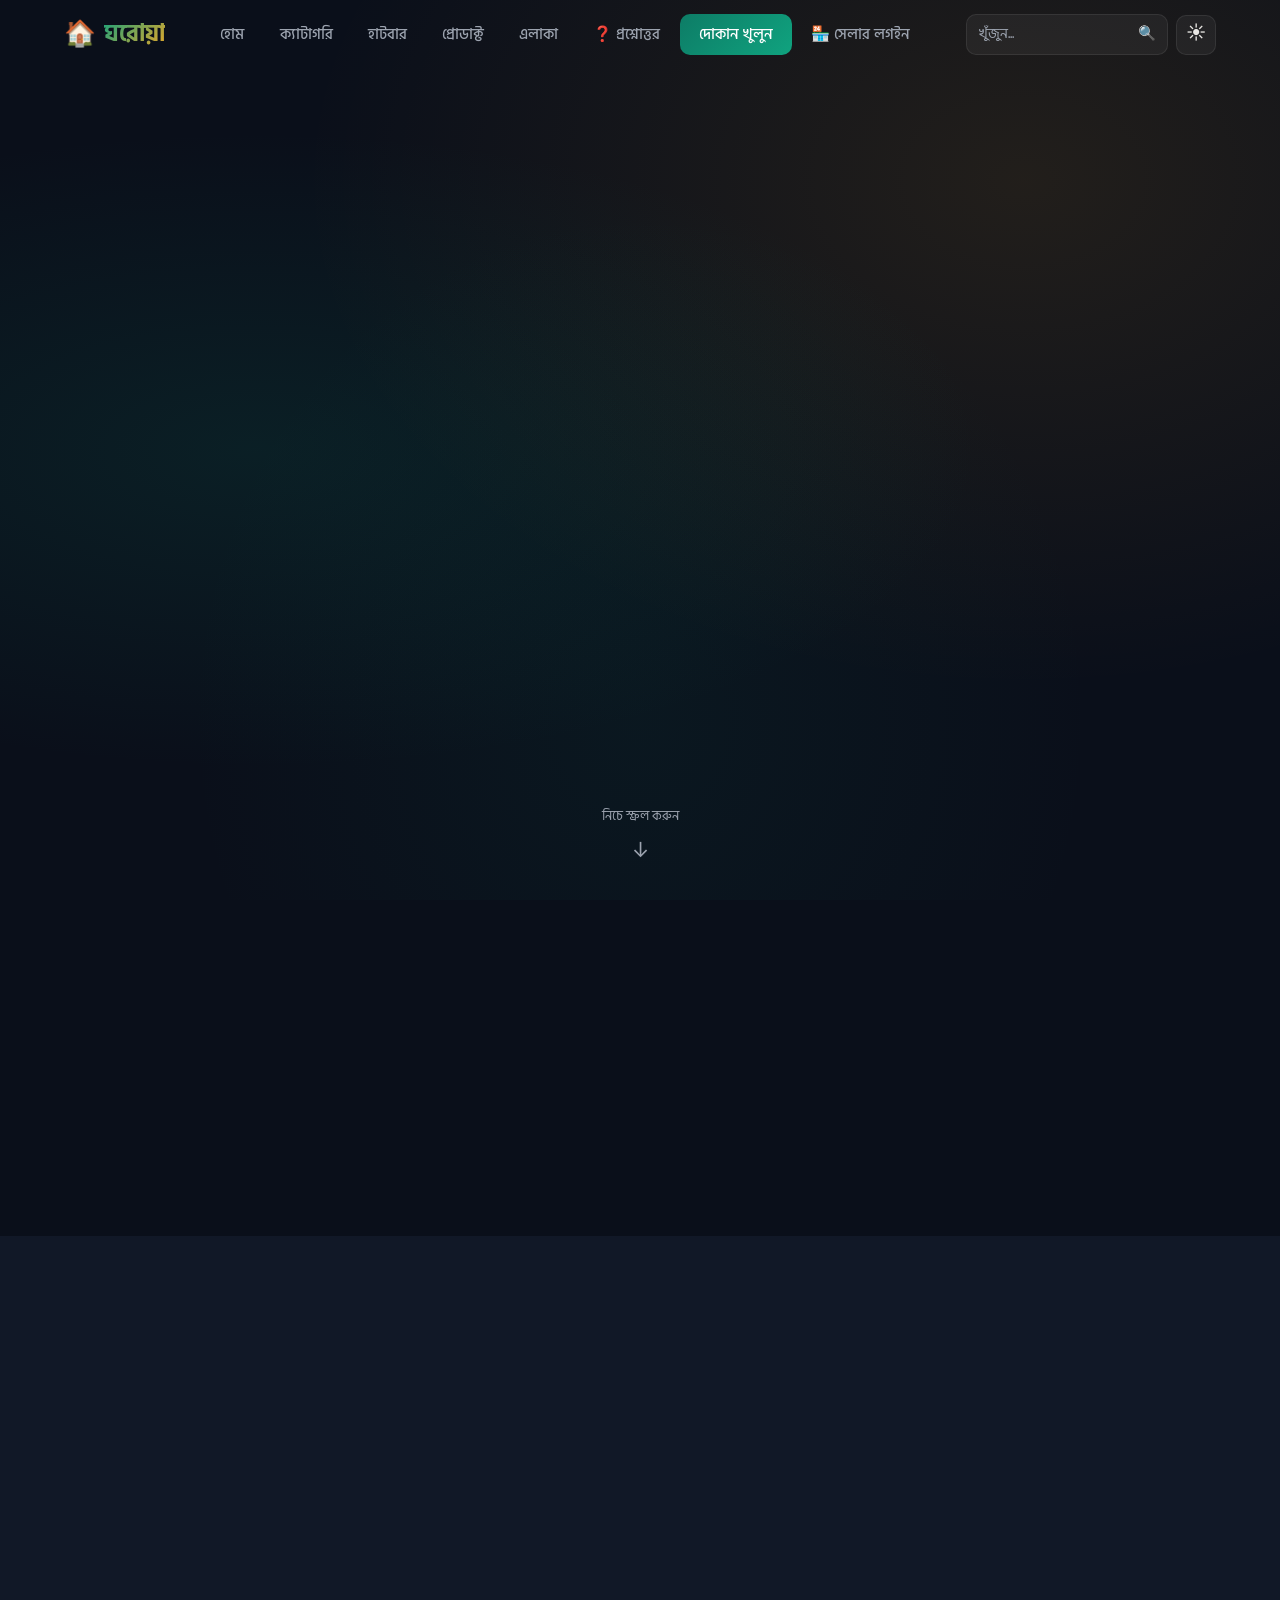
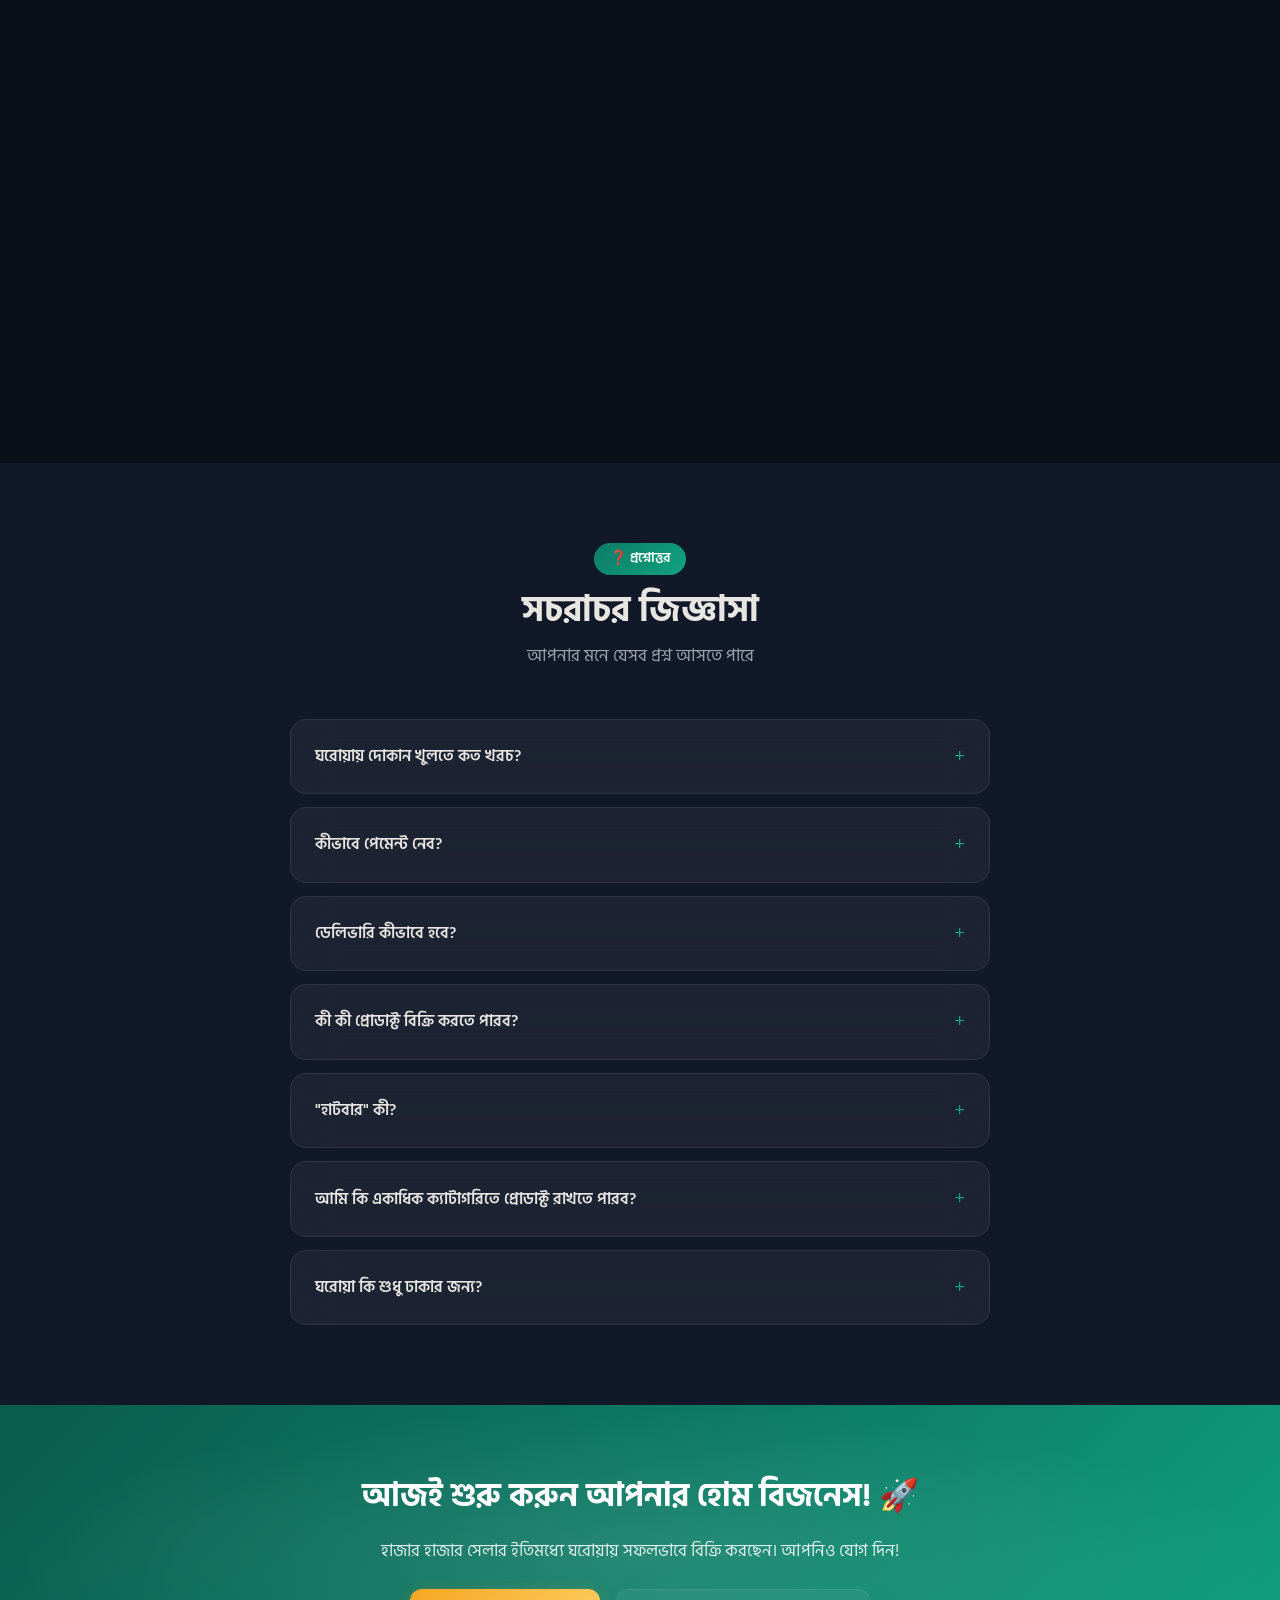
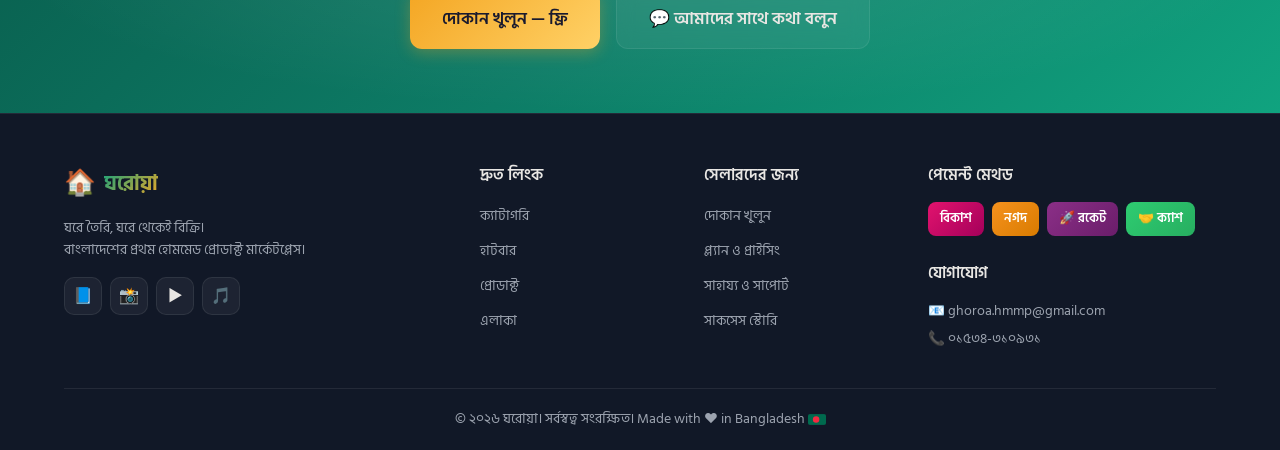
==== index.html @ 5fd9d1f4 "fix: restore FAQ section visibility, add navbar link, update contact email to ghoroa.hmmp@gmail.com " ====
<!DOCTYPE html>
<html lang="bn" data-theme="dark">
<head>
  <meta charset="UTF-8">
  <meta name="viewport" content="width=device-width, initial-scale=1.0">
  <meta name="google-site-verification" content="-5B_Nnvpv__6X4blW-5o0uSq_jMjhm4lnFZhHhr6NxA" />
  <title>ঘরোয়া — বাংলাদেশের হোমমেড প্রোডাক্ট মার্কেটপ্লেস</title>
  <meta name="description" content="ঘরে তৈরি, ঘরে থেকেই বিক্রি। বাংলাদেশের প্রথম হোমমেড প্রোডাক্ট মার্কেটপ্লেস — আচার, পিঠা, নকশিকাঁথা, জামদানি, হস্তশিল্প সবকিছু এক জায়গায়।">
  <meta name="keywords" content="ঘরোয়া, হোমমেড, বাংলাদেশ, ঢাকা, আচার, পিঠা, নকশিকাঁথা, জামদানি, হস্তশিল্প, মার্কেটপ্লেস">
  <meta property="og:title" content="ঘরোয়া — বাংলাদেশের হোমমেড মার্কেটপ্লেস">
  <meta property="og:description" content="ঘরে তৈরি, ঘরে থেকেই বিক্রি। ১০০% ফ্রি মার্কেটপ্লেস।">
  <meta property="og:type" content="website">
  <meta property="og:url" content="https://ghoroa.shop/">
  <meta property="og:image" content="https://ghoroa.shop/assets/hero.jpg">
  <link rel="icon" href="data:image/svg+xml,<svg xmlns=%22http://www.w3.org/2000/svg%22 viewBox=%220 0 100 100%22><text y=%22.9em%22 font-size=%2290%22>🏠</text></svg>">
  <link rel="canonical" href="https://ghoroa.shop/">
  <meta name="theme-color" content="#006a4e">
  <meta name="robots" content="index, follow, max-image-preview:large, max-snippet:-1, max-video-preview:-1">
  <meta name="author" content="ঘরোয়া">
  <meta name="language" content="Bengali">
  <meta name="geo.region" content="BD">
  <meta name="geo.placename" content="Dhaka">
  <meta http-equiv="content-language" content="bn">
  <link rel="alternate" hreflang="bn" href="https://ghoroa.shop/">
  <meta property="og:locale" content="bn_BD">
  <meta property="og:site_name" content="ঘরোয়া">

  <!-- Twitter Card -->
  <meta name="twitter:card" content="summary_large_image">
  <meta name="twitter:title" content="ঘরোয়া — বাংলাদেশের হোমমেড মার্কেটপ্লেস">
  <meta name="twitter:description" content="ঘরে তৈরি, ঘরে থেকেই বিক্রি। আচার, পিঠা, নকশিকাঁথা, জামদানি — ১০০% ফ্রি মার্কেটপ্লেস।">
  <meta name="twitter:image" content="https://ghoroa.shop/assets/hero.jpg">

  <link rel="preconnect" href="https://fonts.googleapis.com">
  <link rel="preconnect" href="https://fonts.gstatic.com" crossorigin>
  <link rel="preconnect" href="https://firebasestorage.googleapis.com">
  <link rel="dns-prefetch" href="https://www.gstatic.com">
  <link href="https://fonts.googleapis.com/css2?family=Hind+Siliguri:wght@300;400;500;600;700&family=Inter:wght@300;400;500;600;700&display=swap" rel="stylesheet">

  <!-- JSON-LD Structured Data -->
  <script type="application/ld+json">
  {
    "@context": "https://schema.org",
    "@graph": [
      {
        "@type": "Organization",
        "@id": "https://ghoroa.shop/#organization",
        "name": "ঘরোয়া - Ghoroa",
        "url": "https://ghoroa.shop",
        "description": "বাংলাদেশের প্রথম হোমমেড প্রোডাক্ট মার্কেটপ্লেস",
        "foundingDate": "2026",
        "areaServed": {
          "@type": "City",
          "name": "Dhaka",
          "containedInPlace": {
            "@type": "Country",
            "name": "Bangladesh"
          }
        },
        "contactPoint": {
          "@type": "ContactPoint",
          "contactType": "customer service",
          "telephone": "+8801534310931",
          "email": "ghoroa.hmmp@gmail.com",
          "availableLanguage": "Bengali"
        }
      },
      {
        "@type": "WebSite",
        "@id": "https://ghoroa.shop/#website",
        "url": "https://ghoroa.shop",
        "name": "ঘরোয়া",
        "publisher": { "@id": "https://ghoroa.shop/#organization" },
        "inLanguage": "bn",
        "potentialAction": {
          "@type": "SearchAction",
          "target": "https://ghoroa.shop/?s={search_term_string}",
          "query-input": "required name=search_term_string"
        }
      },
      {
        "@type": "BreadcrumbList",
        "itemListElement": [
          { "@type": "ListItem", "position": 1, "name": "হোম", "item": "https://ghoroa.shop/" },
          { "@type": "ListItem", "position": 2, "name": "পণ্য সমূহ", "item": "https://ghoroa.shop/#products" },
          { "@type": "ListItem", "position": 3, "name": "হাটবার", "item": "https://ghoroa.shop/#haat" },
          { "@type": "ListItem", "position": 4, "name": "দোকান খুলুন", "item": "https://ghoroa.shop/#open-shop" }
        ]
      }
    ]
  }
  </script>
  <link rel="stylesheet" href="css/style.css">


  <!-- Structured Data: FAQPage -->
  <script type="application/ld+json">
  {
    "@context": "https://schema.org",
    "@type": "FAQPage",
    "mainEntity": [
      {
        "@type": "Question",
        "name": "ঘরোয়ায় দোকান খুলতে কত খরচ?",
        "acceptedAnswer": {
          "@type": "Answer",
          "text": "সম্পূর্ণ ফ্রি! কোনো রেজিস্ট্রেশন ফি, মাসিক চার্জ বা কমিশন নেই। আপনি যা বিক্রি করবেন, পুরো টাকাটাই আপনার।"
        }
      },
      {
        "@type": "Question",
        "name": "কীভাবে পেমেন্ট নেব?",
        "acceptedAnswer": {
          "@type": "Answer",
          "text": "বিকাশ, নগদ, রকেট — যেকোনো মোবাইল ব্যাংকিং-এ সরাসরি পেমেন্ট নিতে পারবেন। ক্যাশ অন ডেলিভারিও সাপোর্ট করি।"
        }
      },
      {
        "@type": "Question",
        "name": "ডেলিভারি কীভাবে হবে?",
        "acceptedAnswer": {
          "@type": "Answer",
          "text": "আপনার এলাকায় নিজে ডেলিভারি দিতে পারেন (ফ্রি), অথবা আমাদের পার্টনার — পাঠাও, রেডএক্স, স্টেডফাস্ট-এর মাধ্যমে সারা ঢাকায় ডেলিভারি দিতে পারবেন।"
        }
      },
      {
        "@type": "Question",
        "name": "কী কী প্রোডাক্ট বিক্রি করতে পারব?",
        "acceptedAnswer": {
          "@type": "Answer",
          "text": "ঘরে তৈরি খাবার, হস্তশিল্প, পোশাক, আর্ট, প্রাকৃতিক প্রোডাক্ট, কাস্টম গিফট — যেকোনো হোমমেড বা হ্যান্ডমেড প্রোডাক্ট বিক্রি করতে পারবেন।"
        }
      },
      {
        "@type": "Question",
        "name": "\"হাটবার\" কী?",
        "acceptedAnswer": {
          "@type": "Answer",
          "text": "হাটবার হলো আমাদের ইউনিক ফিচার — নির্দিষ্ট দিনে ও সময়ে আপনি একটি ফ্ল্যাশ হাট বসাতে পারবেন। যেমন প্রতি শুক্রবার পিঠার হাট। এতে কাস্টমারদের মধ্যে excitement তৈরি হয়, বিক্রি বাড়ে।"
        }
      },
      {
        "@type": "Question",
        "name": "ঘরোয়া কি শুধু ঢাকার জন্য?",
        "acceptedAnswer": {
          "@type": "Answer",
          "text": "আপাতত ঢাকার সব এলাকায় সার্ভিস দিচ্ছি। শীঘ্রই চট্টগ্রাম, সিলেট, রাজশাহীসহ সারা বাংলাদেশে সম্প্রসারিত হবে।"
        }
      }
    ]
  }
  </script>

  <!-- Structured Data: Products -->
  <script type="application/ld+json">
  {
    "@context": "https://schema.org",
    "@type": "ItemList",
    "name": "ঘরোয়া ফিচার্ড প্রোডাক্ট",
    "itemListElement": [
      {
        "@type": "ListItem",
        "position": 1,
        "item": {
          "@type": "Product",
          "name": "নানির আমের আচার",
          "description": "কাঁচা আম, সরিষার তেল, আর গোপন মসলার মিশ্রণে তৈরি ঘরোয়া আচার। কোনো প্রিজার্ভেটিভ নেই।",
          "image": "https://ghoroa.shop/assets/achar.jpg",
          "offers": {
            "@type": "Offer",
            "price": "350",
            "priceCurrency": "BDT",
            "availability": "https://schema.org/InStock"
          },
          "aggregateRating": {
            "@type": "AggregateRating",
            "ratingValue": "4.8",
            "reviewCount": "124"
          }
        }
      },
      {
        "@type": "ListItem",
        "position": 2,
        "item": {
          "@type": "Product",
          "name": "নকশিকাঁথা কুশন কভার",
          "description": "গ্রাম বাংলার ঐতিহ্যবাহী নকশিকাঁথার ডিজাইনে তৈরি কুশন কভার। সম্পূর্ণ হাতের কাজ।",
          "image": "https://ghoroa.shop/assets/kantha.jpg",
          "offers": {
            "@type": "Offer",
            "price": "850",
            "priceCurrency": "BDT",
            "availability": "https://schema.org/InStock"
          },
          "aggregateRating": {
            "@type": "AggregateRating",
            "ratingValue": "4.9",
            "reviewCount": "87"
          }
        }
      },
      {
        "@type": "ListItem",
        "position": 3,
        "item": {
          "@type": "Product",
          "name": "জামদানি শাড়ি",
          "description": "ঢাকাই জামদানি — ইউনেস্কো স্বীকৃত ঐতিহ্য। সরাসরি তাঁতিদের কাছ থেকে সংগ্রহ করা অরিজিনাল জামদানি।",
          "image": "https://ghoroa.shop/assets/jamdani.jpg",
          "offers": {
            "@type": "Offer",
            "price": "4500",
            "priceCurrency": "BDT",
            "availability": "https://schema.org/InStock"
          },
          "aggregateRating": {
            "@type": "AggregateRating",
            "ratingValue": "5.0",
            "reviewCount": "56"
          }
        }
      }
    ]
  }
  </script>
</head>
<body>

  <!-- ===================== NAVBAR ===================== -->
  <nav class="navbar" id="navbar">
    <div class="container nav-container">
      <a href="#" class="nav-logo">
        <span class="logo-icon">🏠</span>
        <span class="logo-text">ঘরোয়া</span>
      </a>

      <ul class="nav-links" id="nav-links">
        <li><a href="#hero">হোম</a></li>
        <li><a href="#categories">ক্যাটাগরি</a></li>
        <li><a href="#haat">হাটবার</a></li>
        <li><a href="#products">প্রোডাক্ট</a></li>
        <li><a href="#areas">এলাকা</a></li>
        <li><a href="#faq">❓ প্রশ্নোত্তর</a></li>
        <li><a href="#open-shop" class="nav-cta">দোকান খুলুন</a></li>
        <li><a href="seller.html" class="nav-seller-btn">🏪 সেলার লগইন</a></li>
      </ul>

      <div class="nav-actions">
        <div class="search-bar" id="search-bar">
          <input type="text" id="search-input" placeholder="খুঁজুন..." aria-label="প্রোডাক্ট খুঁজুন">
          <button class="search-btn" aria-label="সার্চ">🔍</button>
        </div>
        <button class="theme-toggle" id="theme-toggle" aria-label="থিম পরিবর্তন">🌙</button>
        <button class="mobile-menu-btn" id="mobile-menu-btn" aria-label="মেনু">
          <span></span><span></span><span></span>
        </button>
      </div>
    </div>

    <!-- Mobile Menu -->
    <div class="mobile-menu" id="mobile-menu">
      <div class="mobile-search-wrapper">
        <input type="text" id="mobile-search-input" placeholder="🔍 প্রোডাক্ট খুঁজুন..." aria-label="প্রোডাক্ট খুঁজুন">
      </div>
      <ul>
        <li><a href="#hero">হোম</a></li>
        <li><a href="#categories">ক্যাটাগরি</a></li>
        <li><a href="#haat">হাটবার</a></li>
        <li><a href="#products">প্রোডাক্ট</a></li>
        <li><a href="#areas">এলাকা</a></li>
        <li><a href="#faq">❓ প্রশ্নোত্তর</a></li>
        <li><a href="#open-shop" class="nav-cta">দোকান খুলুন</a></li>
        <li><a href="seller.html" class="nav-seller-btn" style="border:1px solid var(--primary);display:inline-block;padding:0.5rem 1rem;border-radius:8px;margin-top:0.25rem;">🏪 সেলার লগইন</a></li>
      </ul>
    </div>
  </nav>

  <!-- ===================== HERO SECTION ===================== -->
  <section id="hero" class="hero">
    <div class="hero-bg-pattern"></div>
    <div class="container hero-container">
      <div class="hero-content animate-on-scroll">
        <div class="hero-badge"><svg class="bd-flag" xmlns="http://www.w3.org/2000/svg" viewBox="0 0 5 3" width="22" height="14" style="display:inline-block;vertical-align:middle;margin-right:4px;border-radius:2px;"><rect fill="#006a4e" width="5" height="3"/><circle fill="#f42a41" cx="2.25" cy="1.5" r="0.9"/></svg> বাংলাদেশের প্রথম হোমমেড মার্কেটপ্লেস</div>
        <h1 class="hero-title">
          ঘরে তৈরি,<br>
          <span class="gradient-text">ঘরে থেকেই বিক্রি</span>
        </h1>
        <p class="hero-subtitle">
          আচার, পিঠা, নকশিকাঁথা, জামদানি — আপনার ঘরে তৈরি পণ্য এখন সারা ঢাকায় বিক্রি করুন। 
          কোনো কমিশন নেই, কোনো চার্জ নেই — ১০০% ফ্রি!
        </p>
        <div class="hero-cta">
          <a href="#open-shop" class="btn btn-primary btn-lg">
            <span>🛍️</span> দোকান খুলুন — ফ্রি
          </a>
          <a href="#products" class="btn btn-secondary btn-lg">
            <span>👀</span> প্রোডাক্ট দেখুন
          </a>
        </div>
        <div class="hero-stats">
          <div class="stat">
            <span class="stat-number" data-target="1200">০</span>
            <span class="stat-label">সেলার</span>
          </div>
          <div class="stat-divider"></div>
          <div class="stat">
            <span class="stat-number" data-target="5000">০</span>
            <span class="stat-label">প্রোডাক্ট</span>
          </div>
          <div class="stat-divider"></div>
          <div class="stat">
            <span class="stat-number" data-target="49">০</span>
            <span class="stat-label">এলাকা</span>
          </div>
        </div>
      </div>
      <div class="hero-image animate-on-scroll">
        <img src="assets/hero.jpg" alt="ঘরোয়া — বাংলাদেশের হোমমেড মার্কেটপ্লেস" loading="eager">
        <div class="hero-floating-card floating-card-1 glass">
          <span class="floating-emoji">🍯</span>
          <span>ঘরে তৈরি আচার</span>
          <span class="floating-price">৳ ৩৫০</span>
        </div>
        <div class="hero-floating-card floating-card-2 glass">
          <span class="floating-emoji">⭐</span>
          <span>৪.৯ রেটিং</span>
        </div>
        <div class="hero-floating-card floating-card-3 glass">
          <span class="floating-emoji">🚚</span>
          <span>ফ্রি ডেলিভারি</span>
        </div>
      </div>
    </div>
    <div class="hero-scroll-indicator">
      <span>নিচে স্ক্রল করুন</span>
      <div class="scroll-arrow">↓</div>
    </div>
  </section>

  <!-- ===================== CATEGORIES ===================== -->
  <section id="categories" class="section">
    <div class="container">
      <div class="section-header animate-on-scroll">
        <span class="section-tag">ক্যাটাগরি</span>
        <h2 class="section-title">কী বিক্রি করবেন?</h2>
        <p class="section-subtitle">বাংলাদেশের ঘরে তৈরি ও হস্তশিল্প পণ্যের সবচেয়ে বড় সংগ্রহ</p>
      </div>
      <div class="category-grid" id="category-grid">
        <!-- Rendered by JavaScript -->
      </div>
    </div>
  </section>

  <!-- ===================== FLASH HAAT (হাটবার) ===================== -->
  <section id="haat" class="section section-alt">
    <div class="container">
      <div class="section-header animate-on-scroll">
        <span class="section-tag">🔴 হাটবার</span>
        <h2 class="section-title">আজকের হাট</h2>
        <p class="section-subtitle">নির্দিষ্ট দিনে, নির্দিষ্ট সময়ে — রিয়েল বাজারের excitement ডিজিটালে!</p>
      </div>
      <div class="haat-countdown-wrapper animate-on-scroll">
        <p class="countdown-label">পরবর্তী হাট শুরু হবে:</p>
        <div class="countdown-timer" id="countdown-timer">
          <div class="countdown-box">
            <span class="countdown-value" id="countdown-days">০০</span>
            <span class="countdown-unit">দিন</span>
          </div>
          <div class="countdown-separator">:</div>
          <div class="countdown-box">
            <span class="countdown-value" id="countdown-hours">০০</span>
            <span class="countdown-unit">ঘণ্টা</span>
          </div>
          <div class="countdown-separator">:</div>
          <div class="countdown-box">
            <span class="countdown-value" id="countdown-minutes">০০</span>
            <span class="countdown-unit">মিনিট</span>
          </div>
          <div class="countdown-separator">:</div>
          <div class="countdown-box">
            <span class="countdown-value" id="countdown-seconds">০০</span>
            <span class="countdown-unit">সেকেন্ড</span>
          </div>
        </div>
      </div>
      <div class="haat-grid" id="haat-grid">
        <!-- Rendered by JavaScript -->
      </div>
    </div>
  </section>

  <!-- ===================== AREA BROWSING ===================== -->
  <section id="areas" class="section">
    <div class="container">
      <div class="section-header animate-on-scroll">
        <span class="section-tag">📍 এলাকা</span>
        <h2 class="section-title">পাড়ায় পাড়ায়</h2>
        <p class="section-subtitle">আপনার এলাকার সেলার খুঁজুন — কাছের থেকে কিনুন, ডেলিভারি খরচ বাঁচান!</p>
      </div>
      <div class="area-grid" id="area-grid">
        <!-- Rendered by JavaScript -->
      </div>
    </div>
  </section>

  <!-- ===================== FEATURED PRODUCTS ===================== -->
  <section id="products" class="section section-alt">
    <div class="container">
      <div class="section-header animate-on-scroll">
        <span class="section-tag">⭐ প্রোডাক্ট</span>
        <h2 class="section-title">গল্পের দোকান</h2>
        <p class="section-subtitle">প্রতিটি পণ্যের পেছনে আছে একটি গল্প, একটি পরিবার, একটি স্বপ্ন</p>
      </div>
      <!-- Category Filter Tabs -->
      <div class="product-filter animate-on-scroll" id="product-filter">
        <button class="filter-btn active" data-filter="all">সব</button>
        <!-- More filter buttons rendered by JS -->
      </div>
      <div class="product-grid" id="product-grid">
        <!-- Rendered by JavaScript -->
      </div>
    </div>
  </section>

  <!-- ===================== PRODUCT DETAIL MODAL ===================== -->
  <div class="modal-overlay" id="product-modal">
    <div class="modal-content glass">
      <button class="modal-close" id="modal-close" aria-label="বন্ধ করুন">✕</button>
      <div class="modal-body">
        <div class="modal-image-section">
          <img src="" alt="" class="modal-image" id="modal-image">
          <div class="modal-badge" id="modal-badge"></div>
        </div>
        <div class="modal-info-section">
          <h2 class="modal-title" id="modal-title"></h2>
          <div class="modal-meta">
            <span class="modal-price" id="modal-price"></span>
            <span class="modal-rating" id="modal-rating"></span>
          </div>
          <div class="modal-seller-card glass" id="modal-seller">
            <div class="seller-avatar" id="seller-avatar"></div>
            <div class="seller-info">
              <span class="seller-name" id="seller-name"></span>
              <span class="seller-area" id="seller-area"></span>
            </div>
          </div>
          <div class="modal-story">
            <h3>📖 গল্পের দোকান</h3>
            <p id="modal-story-text"></p>
          </div>
          <div class="review-section" style="margin-top:1.5rem;border-top:1px solid var(--border);padding-top:1rem;">
            <div style="display:flex;justify-content:space-between;align-items:center;margin-bottom:0.75rem;">
              <h4 style="margin:0;">⭐ কাস্টমার রিভিউ</h4>
              <button id="toggle-review-btn" onclick="toggleReviewForm()" class="btn btn-secondary" style="font-size:0.85rem;padding:0.4rem 0.8rem;">✍️ রিভিউ দিন</button>
            </div>
            
            <!-- In-Modal Review Form -->
            <form id="review-form" style="display:none;margin-bottom:1rem;padding:1rem;background:rgba(255,255,255,0.04);border-radius:10px;border:1px solid var(--border);" onsubmit="handleReviewSubmit(event)">
              <div style="margin-bottom:0.75rem;">
                <label style="display:block;font-size:0.85rem;margin-bottom:0.25rem;color:var(--text-muted);">আপনার নাম *</label>
                <input type="text" id="review-user-name" required placeholder="আপনার নাম লিখুন" style="width:100%;padding:0.5rem;border-radius:6px;border:1px solid var(--border);background:var(--bg);color:var(--text);">
              </div>
              <div style="margin-bottom:0.75rem;">
                <label style="display:block;font-size:0.85rem;margin-bottom:0.25rem;color:var(--text-muted);">রেটিং (১-৫) *</label>
                <div id="star-rating-select" style="display:flex;gap:0.35rem;font-size:1.5rem;cursor:pointer;color:#f39c12;">
                  <span data-star="1" onclick="setReviewRating(1)">★</span>
                  <span data-star="2" onclick="setReviewRating(2)">★</span>
                  <span data-star="3" onclick="setReviewRating(3)">★</span>
                  <span data-star="4" onclick="setReviewRating(4)">★</span>
                  <span data-star="5" onclick="setReviewRating(5)">★</span>
                </div>
                <input type="hidden" id="review-rating-val" value="5">
              </div>
              <div style="margin-bottom:0.75rem;">
                <label style="display:block;font-size:0.85rem;margin-bottom:0.25rem;color:var(--text-muted);">আপনার মন্তব্য *</label>
                <textarea id="review-user-text" required rows="2" placeholder="পণ্যটি আপনার কেমন লেগেছে?" style="width:100%;padding:0.5rem;border-radius:6px;border:1px solid var(--border);background:var(--bg);color:var(--text);"></textarea>
              </div>
              <div style="display:flex;gap:0.5rem;justify-content:flex-end;">
                <button type="button" class="btn btn-secondary" onclick="toggleReviewForm(false)" style="font-size:0.85rem;">বাতিল</button>
                <button type="submit" class="btn btn-primary" id="submit-review-btn" style="font-size:0.85rem;">জমা দিন</button>
              </div>
            </form>

            <div id="modal-reviews"><p style="color:var(--text-muted);">রিভিউ লোড হচ্ছে...</p></div>
          </div>
          <div class="modal-actions" style="display:flex;flex-wrap:wrap;gap:0.75rem;margin-top:1.25rem;">
            <button type="button" class="btn btn-primary btn-lg" id="modal-direct-order-btn" onclick="openOrderModal()" style="flex:1 1 100%;justify-content:center;">
              🛍️ সরাসরি অর্ডার করুন
            </button>
            <a href="#" class="btn btn-success btn-lg" id="modal-whatsapp" target="_blank" rel="noopener" style="flex:1 1 45%;justify-content:center;">
              💬 WhatsApp-এ অর্ডার
            </a>
            <a href="#" class="btn btn-accent" id="modal-messenger" target="_blank" rel="noopener" style="flex:1 1 45%;justify-content:center;">
              📩 মেসেঞ্জারে যোগাযোগ
            </a>
          </div>
          <div class="payment-methods" style="margin-top:1rem;padding:1rem;background:var(--surface-2, rgba(255,255,255,0.05));border-radius:12px;border:1px solid var(--border);">
            <p style="font-size:0.85rem;color:var(--text-muted);margin-bottom:0.75rem;text-align:center;">💳 পেমেন্ট মেথড</p>
            <div style="display:flex;flex-wrap:wrap;gap:0.5rem;justify-content:center;">
              <span class="payment-badge" style="display:inline-flex;align-items:center;gap:0.35rem;padding:0.4rem 0.75rem;border-radius:8px;font-size:0.8rem;font-weight:600;background:linear-gradient(135deg,#E2136E,#A4005A);color:white;">
                <svg width="16" height="16" viewBox="0 0 24 24" fill="white"><circle cx="12" cy="12" r="10"/><text x="6" y="16" font-size="11" fill="#E2136E" font-weight="bold">b</text></svg>
                বিকাশ
              </span>
              <span class="payment-badge" style="display:inline-flex;align-items:center;gap:0.35rem;padding:0.4rem 0.75rem;border-radius:8px;font-size:0.8rem;font-weight:600;background:linear-gradient(135deg,#F6921E,#D97B00);color:white;">
                <svg width="16" height="16" viewBox="0 0 24 24" fill="white"><circle cx="12" cy="12" r="10"/><text x="5" y="16" font-size="10" fill="#F6921E" font-weight="bold">N</text></svg>
                নগদ
              </span>
              <span class="payment-badge" style="display:inline-flex;align-items:center;gap:0.35rem;padding:0.4rem 0.75rem;border-radius:8px;font-size:0.8rem;font-weight:600;background:linear-gradient(135deg,#8B2F87,#6A1D6A);color:white;">
                🚀 রকেট
              </span>
              <span class="payment-badge" style="display:inline-flex;align-items:center;gap:0.35rem;padding:0.4rem 0.75rem;border-radius:8px;font-size:0.8rem;font-weight:600;background:linear-gradient(135deg,#2ecc71,#27ae60);color:white;">
                🤝 ক্যাশ অন ডেলিভারি
              </span>
            </div>
          </div>
          <div class="modal-share">
            <span>শেয়ার করুন:</span>
            <button class="share-btn" data-platform="facebook" aria-label="ফেসবুকে শেয়ার">📘</button>
            <button class="share-btn" data-platform="whatsapp" aria-label="হোয়াটসঅ্যাপে শেয়ার">💬</button>
            <button class="share-btn" data-platform="copy" aria-label="লিংক কপি">🔗</button>
          </div>
        </div>
      </div>
    </div>
  </div>

  <!-- ===================== DIRECT ORDER MODAL ===================== -->
  <div class="modal-overlay" id="order-modal" style="display:none;">
    <div class="modal-content glass" style="max-width:520px;padding:2rem;">
      <button class="modal-close" onclick="closeOrderModal()" aria-label="বন্ধ করুন">✕</button>
      <div class="order-modal-header" style="text-align:center;margin-bottom:1.5rem;">
        <span style="font-size:2.5rem;display:inline-block;margin-bottom:0.25rem;">🛍️</span>
        <h2 style="font-size:1.6rem;margin-bottom:0.25rem;">সহজ অর্ডার</h2>
        <p style="color:var(--text-muted);font-size:0.95rem;">পণ্যটি পেতে নিচের প্রয়োজনীয় তথ্যগুলো পূরণ করুন</p>
      </div>

      <div id="order-product-summary" style="display:flex;gap:1rem;align-items:center;background:rgba(255,255,255,0.05);padding:0.75rem 1rem;border-radius:10px;margin-bottom:1.25rem;border:1px solid var(--border);">
        <img id="order-summary-img" src="" alt="" style="width:55px;height:55px;border-radius:8px;object-fit:cover;">
        <div style="flex:1;">
          <h4 id="order-summary-title" style="margin:0 0 0.25rem 0;font-size:1.05rem;">পণ্য</h4>
          <span id="order-summary-price" style="color:var(--primary-light);font-weight:bold;font-size:1.1rem;">৳ 0</span>
        </div>
      </div>

      <form id="direct-order-form" onsubmit="handleDirectOrderSubmit(event)">
        <input type="hidden" id="order-product-id">
        <input type="hidden" id="order-seller-id">
        <div class="form-group" style="margin-bottom:1rem;">
          <label style="display:block;margin-bottom:0.35rem;font-weight:500;">আপনার নাম *</label>
          <input type="text" id="order-buyer-name" required placeholder="যেমন: ফারহানা করিম" style="width:100%;padding:0.65rem;border-radius:8px;border:1px solid var(--border);background:var(--bg);color:var(--text);">
        </div>
        <div class="form-row" style="display:grid;grid-template-columns:1fr 1fr;gap:0.75rem;margin-bottom:1rem;">
          <div class="form-group">
            <label style="display:block;margin-bottom:0.35rem;font-weight:500;">মোবাইল নম্বর *</label>
            <input type="tel" id="order-buyer-phone" required placeholder="01XXXXXXXXX" style="width:100%;padding:0.65rem;border-radius:8px;border:1px solid var(--border);background:var(--bg);color:var(--text);">
          </div>
          <div class="form-group">
            <label style="display:block;margin-bottom:0.35rem;font-weight:500;">পরিমাণ (সংখ্যা) *</label>
            <input type="number" id="order-quantity" value="1" min="1" max="50" required onchange="updateOrderTotal()" style="width:100%;padding:0.65rem;border-radius:8px;border:1px solid var(--border);background:var(--bg);color:var(--text);">
          </div>
        </div>
        <div class="form-group" style="margin-bottom:1rem;">
          <label style="display:block;margin-bottom:0.35rem;font-weight:500;">এলাকা / থানা *</label>
          <select id="order-buyer-area" required style="width:100%;padding:0.65rem;border-radius:8px;border:1px solid var(--border);background:var(--bg);color:var(--text);">
            <option value="">এলাকা নির্বাচন করুন</option>
          </select>
        </div>
        <div class="form-group" style="margin-bottom:1rem;">
          <label style="display:block;margin-bottom:0.35rem;font-weight:500;">ডেলিভারির সম্পূর্ণ ঠিকানা *</label>
          <textarea id="order-buyer-address" required rows="2" placeholder="বাড়ি/রোড/ফ্ল্যাট নম্বর বা এলাকার ল্যান্ডমার্ক..." style="width:100%;padding:0.65rem;border-radius:8px;border:1px solid var(--border);background:var(--bg);color:var(--text);"></textarea>
        </div>
        <div class="form-group" style="margin-bottom:1.25rem;">
          <label style="display:block;margin-bottom:0.35rem;font-weight:500;">পেমেন্ট পদ্ধতি</label>
          <div style="display:grid;grid-template-columns:1fr 1fr;gap:0.5rem;">
            <label style="display:flex;align-items:center;gap:0.5rem;padding:0.6rem;border:1px solid var(--border);border-radius:8px;cursor:pointer;background:rgba(255,255,255,0.03);">
              <input type="radio" name="order-payment" value="cod" checked>
              <span>🤝 ক্যাশ অন ডেলিভারি</span>
            </label>
            <label style="display:flex;align-items:center;gap:0.5rem;padding:0.6rem;border:1px solid var(--border);border-radius:8px;cursor:pointer;background:rgba(255,255,255,0.03);">
              <input type="radio" name="order-payment" value="bkash">
              <span>📱 বিকাশ / নগদ</span>
            </label>
          </div>
        </div>

        <div style="display:flex;justify-content:space-between;align-items:center;padding:0.75rem 0;border-top:1px solid var(--border);margin-bottom:1.25rem;">
          <span style="font-size:1.1rem;font-weight:600;">সর্বমোট মূল্য:</span>
          <span id="order-total-amount" style="font-size:1.3rem;font-weight:bold;color:var(--accent);">৳ 0</span>
        </div>

        <div style="display:flex;gap:0.75rem;">
          <button type="button" class="btn btn-secondary" onclick="closeOrderModal()" style="flex:1;">বাতিল</button>
          <button type="submit" id="order-submit-btn" class="btn btn-primary" style="flex:2;">✅ অর্ডার নিশ্চিত করুন</button>
        </div>
      </form>
    </div>
  </div>

  <!-- ===================== OPEN SHOP (SELLER ONBOARDING) ===================== -->
  <section id="open-shop" class="section">
    <div class="container">
      <div class="section-header animate-on-scroll">
        <span class="section-tag">🛍️ সেলার</span>
        <h2 class="section-title">আজই দোকান খুলুন</h2>
        <p class="section-subtitle">মাত্র ৩ ধাপে শুরু করুন — সম্পূর্ণ ফ্রি, কোনো হিডেন চার্জ নেই!</p>
      </div>

      <!-- 3-Step Process -->
      <div class="steps-container animate-on-scroll">
        <div class="step">
          <div class="step-number">১</div>
          <div class="step-icon">📝</div>
          <h3 class="step-title">তথ্য দিন</h3>
          <p class="step-desc">আপনার নাম, এলাকা ও ক্যাটাগরি বলুন</p>
        </div>
        <div class="step-line"></div>
        <div class="step">
          <div class="step-number">২</div>
          <div class="step-icon">📸</div>
          <h3 class="step-title">প্রোডাক্ট যোগ করুন</h3>
          <p class="step-desc">ছবি তুলুন, গল্প লিখুন, দাম সেট করুন</p>
        </div>
        <div class="step-line"></div>
        <div class="step">
          <div class="step-number">৩</div>
          <div class="step-icon">🚀</div>
          <h3 class="step-title">দোকান শুরু!</h3>
          <p class="step-desc">শেয়ার করুন, অর্ডার পান, আয় শুরু!</p>
        </div>
      </div>

      <!-- Benefits Grid -->
      <div class="benefits-grid animate-on-scroll">
        <div class="benefit-card glass">
          <span class="benefit-icon">💚</span>
          <h4>১০০% ফ্রি</h4>
          <p>কোনো রেজিস্ট্রেশন ফি বা মাসিক চার্জ নেই</p>
        </div>
        <div class="benefit-card glass">
          <span class="benefit-icon">🚫</span>
          <h4>জিরো কমিশন</h4>
          <p>আপনি যা বিক্রি করবেন, পুরো টাকাটাই আপনার</p>
        </div>
        <div class="benefit-card glass">
          <span class="benefit-icon">📱</span>
          <h4>নিজের দোকান লিংক</h4>
          <p>আপনার নিজের শেয়ারেবল দোকান পেজ</p>
        </div>
        <div class="benefit-card glass">
          <span class="benefit-icon">📊</span>
          <h4>অ্যানালিটিক্স</h4>
          <p>কতজন দেখলো, কতজন কিনলো — সব ট্র্যাক করুন</p>
        </div>
      </div>

      <!-- Seller Registration Form -->
      <div class="seller-form-wrapper animate-on-scroll">
        <div class="seller-form glass" id="seller-form-card">
          <h3>🏪 আপনার দোকান খুলুন</h3>
          <form id="seller-form">
            <div class="form-group">
              <label for="seller-name-input">আপনার নাম</label>
              <input type="text" id="seller-name-input" placeholder="যেমন: ফাতেমা বেগম" required>
            </div>
            <div class="form-row">
              <div class="form-group">
                <label for="seller-phone">মোবাইল নম্বর</label>
                <input type="tel" id="seller-phone" placeholder="০১৭XXXXXXXX" required pattern="০১[৩-৯][০-৯]{8}|01[3-9][0-9]{8}" title="সঠিক বাংলাদেশি মোবাইল নম্বর দিন (যেমন: ০১৭XXXXXXXX)">
              </div>
              <div class="form-group">
                <label for="seller-area-select">এলাকা</label>
                <select id="seller-area-select" required>
                  <option value="">এলাকা নির্বাচন করুন</option>
                  <!-- JS থেকে AREAS ডেটা দিয়ে অটো-পপুলেট হবে -->
                </select>
              </div>
            </div>
            <div class="form-group">
              <label for="seller-category-select">প্রোডাক্ট ক্যাটাগরি</label>
              <select id="seller-category-select" required>
                <option value="">ক্যাটাগরি নির্বাচন করুন</option>
                <option value="food">🍯 ঘরে তৈরি খাবার</option>
                <option value="handicraft">🧵 হস্তশিল্প</option>
                <option value="clothing">👗 ঐতিহ্যবাহী পোশাক</option>
                <option value="art">🎨 আর্ট ও ডিজাইন</option>
                <option value="natural">🌿 প্রাকৃতিক প্রোডাক্ট</option>
                <option value="gift">🎁 কাস্টম গিফট</option>
              </select>
            </div>
            <div class="form-group">
              <label for="seller-story">আপনার গল্প (ঐচ্ছিক)</label>
              <textarea id="seller-story" rows="3" placeholder="আপনার ব্যবসার গল্পটা কী? কীভাবে শুরু করলেন?"></textarea>
            </div>
            <button type="submit" class="btn btn-primary btn-lg btn-block">
              🚀 ফ্রি রেজিস্ট্রেশন করুন
            </button>
          </form>
        </div>
      </div>
    </div>
  </section>

  <!-- ===================== SUCCESS STORIES / TESTIMONIALS ===================== -->
  <section id="stories" class="section section-alt">
    <div class="container">
      <div class="section-header animate-on-scroll">
        <span class="section-tag">💬 সাকসেস স্টোরি</span>
        <h2 class="section-title">তাঁরা পেরেছেন, আপনিও পারবেন!</h2>
        <p class="section-subtitle">ঘরোয়ায় ঘরে বসে আয় করছেন শত শত সেলার</p>
      </div>
      <div class="testimonial-slider" id="testimonial-slider">
        <!-- Rendered by JavaScript -->
      </div>
    </div>
  </section>

  <!-- ===================== PRICING ===================== -->
  <section id="pricing" class="section">
    <div class="container">
      <div class="section-header animate-on-scroll">
        <span class="section-tag">💎 প্ল্যান</span>
        <h2 class="section-title">আপনার জন্য সেরা প্ল্যান</h2>
        <p class="section-subtitle">ফ্রি দিয়ে শুরু করুন, বাড়ার সাথে সাথে আপগ্রেড করুন</p>
      </div>
      <div class="pricing-grid animate-on-scroll">
        <!-- Free Plan -->
        <div class="pricing-card glass">
          <div class="pricing-header">
            <h3 class="pricing-name">ফ্রি</h3>
            <div class="pricing-price">
              <span class="price-amount">৳ ০</span>
              <span class="price-period">/ চিরকাল</span>
            </div>
          </div>
          <ul class="pricing-features">
            <li class="included">✓ ১০টি প্রোডাক্ট লিস্টিং</li>
            <li class="included">✓ প্রতি প্রোডাক্টে ২টি ছবি</li>
            <li class="included">✓ নিজের দোকান পেজ</li>
            <li class="included">✓ QR কোড</li>
            <li class="included">✓ WhatsApp অর্ডার</li>
            <li class="excluded">✗ অ্যানালিটিক্স</li>
            <li class="excluded">✗ ফিচার্ড লিস্টিং</li>
            <li class="excluded">✗ কাস্টম থিম</li>
          </ul>
          <a href="#open-shop" class="btn btn-secondary btn-block">ফ্রি শুরু করুন</a>
        </div>

        <!-- Silver Plan -->
        <div class="pricing-card glass featured">
          <div class="pricing-badge">জনপ্রিয়</div>
          <div class="pricing-header">
            <h3 class="pricing-name">সিলভার</h3>
            <div class="pricing-price">
              <span class="price-amount">৳ ২৯৯</span>
              <span class="price-period">/ মাস</span>
            </div>
          </div>
          <ul class="pricing-features">
            <li class="included">✓ ৫০টি প্রোডাক্ট লিস্টিং</li>
            <li class="included">✓ প্রতি প্রোডাক্টে ৫টি ছবি</li>
            <li class="included">✓ নিজের দোকান পেজ</li>
            <li class="included">✓ QR কোড</li>
            <li class="included">✓ WhatsApp অর্ডার</li>
            <li class="included">✓ বেসিক অ্যানালিটিক্স</li>
            <li class="included">✓ মাসে ২টি ফিচার্ড লিস্টিং</li>
            <li class="excluded">✗ কাস্টম থিম</li>
          </ul>
          <a href="#open-shop" class="btn btn-primary btn-block">সিলভার নিন</a>
        </div>

        <!-- Gold Plan -->
        <div class="pricing-card glass">
          <div class="pricing-header">
            <h3 class="pricing-name">গোল্ড</h3>
            <div class="pricing-price">
              <span class="price-amount">৳ ৫৯৯</span>
              <span class="price-period">/ মাস</span>
            </div>
          </div>
          <ul class="pricing-features">
            <li class="included">✓ আনলিমিটেড প্রোডাক্ট</li>
            <li class="included">✓ প্রতি প্রোডাক্টে ১০টি ছবি</li>
            <li class="included">✓ নিজের দোকান পেজ</li>
            <li class="included">✓ QR কোড</li>
            <li class="included">✓ WhatsApp অর্ডার</li>
            <li class="included">✓ অ্যাডভান্সড অ্যানালিটিক্স</li>
            <li class="included">✓ মাসে ৫টি ফিচার্ড লিস্টিং</li>
            <li class="included">✓ কাস্টম থিম ও ব্র্যান্ডিং</li>
          </ul>
          <a href="#open-shop" class="btn btn-accent btn-block">গোল্ড নিন</a>
        </div>
      </div>
    </div>
  </section>

  <!-- ===================== FAQ ===================== -->
  <section id="faq" class="section section-alt">
    <div class="container">
      <div class="section-header animate-on-scroll visible">
        <span class="section-tag">❓ প্রশ্নোত্তর</span>
        <h2 class="section-title">সচরাচর জিজ্ঞাসা</h2>
        <p class="section-subtitle">আপনার মনে যেসব প্রশ্ন আসতে পারে</p>
      </div>
      <div class="faq-list" id="faq-list">
        <div class="faq-item glass animate-on-scroll visible">
          <button class="faq-question" onclick="toggleFAQ(this)" aria-expanded="false">
            <span>ঘরোয়ায় দোকান খুলতে কত খরচ?</span>
            <span class="faq-icon">+</span>
          </button>
          <div class="faq-answer">
            <p>সম্পূর্ণ ফ্রি! কোনো রেজিস্ট্রেশন ফি, মাসিক চার্জ বা কমিশন নেই। আপনি যা বিক্রি করবেন, পুরো টাকাটাই আপনার।</p>
          </div>
        </div>
        <div class="faq-item glass animate-on-scroll visible">
          <button class="faq-question" onclick="toggleFAQ(this)" aria-expanded="false">
            <span>কীভাবে পেমেন্ট নেব?</span>
            <span class="faq-icon">+</span>
          </button>
          <div class="faq-answer">
            <p>বিকাশ, নগদ, রকেট — যেকোনো মোবাইল ব্যাংকিং-এ সরাসরি পেমেন্ট নিতে পারবেন। ক্যাশ অন ডেলিভারিও সাপোর্ট করি।</p>
          </div>
        </div>
        <div class="faq-item glass animate-on-scroll visible">
          <button class="faq-question" onclick="toggleFAQ(this)" aria-expanded="false">
            <span>ডেলিভারি কীভাবে হবে?</span>
            <span class="faq-icon">+</span>
          </button>
          <div class="faq-answer">
            <p>আপনার এলাকায় নিজে ডেলিভারি দিতে পারেন (ফ্রি), অথবা আমাদের পার্টনার — পাঠাও, রেডএক্স, স্টেডফাস্ট-এর মাধ্যমে সারা ঢাকায় ডেলিভারি দিতে পারবেন।</p>
          </div>
        </div>
        <div class="faq-item glass animate-on-scroll visible">
          <button class="faq-question" onclick="toggleFAQ(this)" aria-expanded="false">
            <span>কী কী প্রোডাক্ট বিক্রি করতে পারব?</span>
            <span class="faq-icon">+</span>
          </button>
          <div class="faq-answer">
            <p>ঘরে তৈরি খাবার, হস্তশিল্প, পোশাক, আর্ট, প্রাকৃতিক প্রোডাক্ট, কাস্টম গিফট — যেকোনো হোমমেড বা হ্যান্ডমেড প্রোডাক্ট বিক্রি করতে পারবেন।</p>
          </div>
        </div>
        <div class="faq-item glass animate-on-scroll visible">
          <button class="faq-question" onclick="toggleFAQ(this)" aria-expanded="false">
            <span>"হাটবার" কী?</span>
            <span class="faq-icon">+</span>
          </button>
          <div class="faq-answer">
            <p>হাটবার হলো আমাদের ইউনিক ফিচার — নির্দিষ্ট দিনে ও সময়ে আপনি একটি "ফ্ল্যাশ হাট" বসাতে পারবেন। যেমন "প্রতি শুক্রবার পিঠার হাট"। এতে কাস্টমারদের মধ্যে excitement তৈরি হয়, বিক্রি বাড়ে।</p>
          </div>
        </div>
        <div class="faq-item glass animate-on-scroll visible">
          <button class="faq-question" onclick="toggleFAQ(this)" aria-expanded="false">
            <span>আমি কি একাধিক ক্যাটাগরিতে প্রোডাক্ট রাখতে পারব?</span>
            <span class="faq-icon">+</span>
          </button>
          <div class="faq-answer">
            <p>অবশ্যই! আপনি একই দোকানে যত খুশি ক্যাটাগরিতে প্রোডাক্ট রাখতে পারবেন।</p>
          </div>
        </div>
        <div class="faq-item glass animate-on-scroll visible">
          <button class="faq-question" onclick="toggleFAQ(this)" aria-expanded="false">
            <span>ঘরোয়া কি শুধু ঢাকার জন্য?</span>
            <span class="faq-icon">+</span>
          </button>
          <div class="faq-answer">
            <p>আপাতত ঢাকার সব এলাকায় সার্ভিস দিচ্ছি। শীঘ্রই চট্টগ্রাম, সিলেট, রাজশাহীসহ সারা বাংলাদেশে সম্প্রসারিত হবে।</p>
          </div>
        </div>
      </div>
    </div>
  </section>

  <!-- ===================== CTA BANNER ===================== -->
  <section class="cta-banner">
    <div class="container">
      <div class="cta-content animate-on-scroll visible">
        <h2>আজই শুরু করুন আপনার হোম বিজনেস! 🚀</h2>
        <p>হাজার হাজার সেলার ইতিমধ্যে ঘরোয়ায় সফলভাবে বিক্রি করছেন। আপনিও যোগ দিন!</p>
        <div class="cta-buttons">
          <a href="#open-shop" class="btn btn-accent btn-lg">দোকান খুলুন — ফ্রি</a>
          <a href="https://wa.me/8801534310931?text=ঘরোয়া সম্পর্কে জানতে চাই" class="btn btn-secondary btn-lg" target="_blank" rel="noopener">💬 আমাদের সাথে কথা বলুন</a>
        </div>
      </div>
    </div>
  </section>

  <!-- ===================== FOOTER ===================== -->
  <footer class="footer">
    <div class="container">
      <div class="footer-grid">
        <!-- Brand Column -->
        <div class="footer-brand">
          <a href="#" class="footer-logo">
            <span class="logo-icon">🏠</span>
            <span class="logo-text">ঘরোয়া</span>
          </a>
          <p class="footer-tagline">ঘরে তৈরি, ঘরে থেকেই বিক্রি।<br>বাংলাদেশের প্রথম হোমমেড প্রোডাক্ট মার্কেটপ্লেস।</p>
          <div class="footer-social">
            <a href="#" class="social-btn" aria-label="Facebook">📘</a>
            <a href="#" class="social-btn" aria-label="Instagram">📸</a>
            <a href="#" class="social-btn" aria-label="YouTube">▶️</a>
            <a href="#" class="social-btn" aria-label="TikTok">🎵</a>
          </div>
        </div>

        <!-- Quick Links -->
        <div class="footer-col">
          <h4>দ্রুত লিংক</h4>
          <ul>
            <li><a href="#categories">ক্যাটাগরি</a></li>
            <li><a href="#haat">হাটবার</a></li>
            <li><a href="#products">প্রোডাক্ট</a></li>
            <li><a href="#areas">এলাকা</a></li>
          </ul>
        </div>

        <!-- Seller Links -->
        <div class="footer-col">
          <h4>সেলারদের জন্য</h4>
          <ul>
            <li><a href="#open-shop">দোকান খুলুন</a></li>
            <li><a href="#pricing">প্ল্যান ও প্রাইসিং</a></li>
            <li><a href="#faq">সাহায্য ও সাপোর্ট</a></li>
            <li><a href="#stories">সাকসেস স্টোরি</a></li>
          </ul>
        </div>

        <!-- Payment & Contact -->
        <div class="footer-col">
          <h4>পেমেন্ট মেথড</h4>
          <div class="footer-payment">
            <div class="payment-badge" style="background:linear-gradient(135deg,#E2136E,#A4005A);color:white;padding:0.4rem 0.75rem;border-radius:8px;font-weight:600;font-size:0.8rem;">বিকাশ</div>
            <div class="payment-badge" style="background:linear-gradient(135deg,#F6921E,#D97B00);color:white;padding:0.4rem 0.75rem;border-radius:8px;font-weight:600;font-size:0.8rem;">নগদ</div>
            <div class="payment-badge" style="background:linear-gradient(135deg,#8B2F87,#6A1D6A);color:white;padding:0.4rem 0.75rem;border-radius:8px;font-weight:600;font-size:0.8rem;">🚀 রকেট</div>
            <div class="payment-badge" style="background:linear-gradient(135deg,#2ecc71,#27ae60);color:white;padding:0.4rem 0.75rem;border-radius:8px;font-weight:600;font-size:0.8rem;">🤝 ক্যাশ</div>
          </div>
          <h4 style="margin-top: 1.5rem;">যোগাযোগ</h4>
          <p>📧 <a href="mailto:ghoroa.hmmp@gmail.com" style="color:inherit;text-decoration:none;">ghoroa.hmmp@gmail.com</a></p>
          <p>📞 <a href="tel:01534310931" style="color:inherit;text-decoration:none;">০১৫৩৪-৩১০৯৩১</a></p>
        </div>
      </div>

      <div class="footer-bottom">
        <p>© ২০২৬ ঘরোয়া। সর্বস্বত্ব সংরক্ষিত। Made with ❤️ in Bangladesh <svg class="bd-flag" xmlns="http://www.w3.org/2000/svg" viewBox="0 0 5 3" width="18" height="11" style="display:inline-block;vertical-align:middle;border-radius:2px;"><rect fill="#006a4e" width="5" height="3"/><circle fill="#f42a41" cx="2.25" cy="1.5" r="0.9"/></svg></p>
      </div>
    </div>
  </footer>

  <!-- Toast Container -->
  <div class="toast-container" id="toast-container"></div>

  <!-- Firebase SDK -->
  <script src="https://www.gstatic.com/firebasejs/10.14.1/firebase-app-compat.js"></script>
  <script src="https://www.gstatic.com/firebasejs/10.14.1/firebase-firestore-compat.js"></script>
  <script src="js/firebase-config.js"></script>
  <script src="js/app.js"></script>
</body>
</html>
---- css/style.css ----
/* ============================================================
   ঘরোয়া (Ghoroa) — Complete Stylesheet
   বাংলাদেশের হোমমেড প্রোডাক্ট মার্কেটপ্লেস
   ============================================================ */

/* ==================== 1. THEME VARIABLES ==================== */

:root, [data-theme='dark'] {
  --primary: #0D7C66;
  --primary-light: #10A37F;
  --primary-dark: #095C4C;
  --accent: #F4A623;
  --accent-light: #FFD166;
  --bg: #0a0f1a;
  --bg-secondary: #111827;
  --bg-card: #1a2332;
  --text: #e8e6e3;
  --text-muted: #9ca3af;
  --glass-bg: rgba(255, 255, 255, 0.05);
  --glass-border: rgba(255, 255, 255, 0.08);
  --glass-hover: rgba(255, 255, 255, 0.1);
  --shadow: 0 8px 32px rgba(0,0,0,0.3);
  --danger: #ef4444;
  --success: #22c55e;
}

[data-theme='light'] {
  --bg: #FFF8F0;
  --bg-secondary: #FFF0E0;
  --bg-card: #FFFFFF;
  --text: #1a1a2e;
  --text-muted: #6b7280;
  --glass-bg: rgba(255, 255, 255, 0.6);
  --glass-border: rgba(0, 0, 0, 0.06);
  --glass-hover: rgba(255, 255, 255, 0.8);
  --shadow: 0 8px 32px rgba(0,0,0,0.08);
}

/* ==================== 2. RESET & BASE ==================== */

*, *::before, *::after { box-sizing: border-box; margin: 0; padding: 0; }
html { scroll-behavior: smooth; font-size: 16px; }

body {
  font-family: 'Hind Siliguri', 'Inter', sans-serif;
  background: var(--bg);
  color: var(--text);
  line-height: 1.7;
  overflow-x: hidden;
  transition: background 0.4s ease, color 0.4s ease;
}

img { display: block; max-width: 100%; height: auto; }
a { color: inherit; text-decoration: none; }
ul, ol { list-style: none; }
input, button, textarea, select { font: inherit; border: none; outline: none; background: none; }
button { cursor: pointer; }

::selection { background: var(--primary); color: #fff; }

::-webkit-scrollbar { width: 8px; }
::-webkit-scrollbar-track { background: var(--bg-secondary); }
::-webkit-scrollbar-thumb { background: var(--primary); border-radius: 10px; }
::-webkit-scrollbar-thumb:hover { background: var(--primary-light); }

/* ==================== 3. UTILITIES ==================== */

.container { max-width: 1200px; margin: 0 auto; padding: 0 1.5rem; }

.glass {
  background: var(--glass-bg);
  backdrop-filter: blur(20px);
  -webkit-backdrop-filter: blur(20px);
  border: 1px solid var(--glass-border);
  border-radius: 16px;
}

.section { padding: 5rem 0; }
.section-alt { background: var(--bg-secondary); }

.section-header { text-align: center; margin-bottom: 3rem; }
.section-tag {
  display: inline-block;
  background: linear-gradient(135deg, var(--primary), var(--primary-light));
  color: #fff;
  padding: 0.3rem 1rem;
  border-radius: 50px;
  font-size: 0.85rem;
  font-weight: 600;
  margin-bottom: 0.75rem;
}
.section-title {
  font-size: 2.25rem;
  font-weight: 700;
  margin-bottom: 0.5rem;
  line-height: 1.3;
}
.section-subtitle {
  color: var(--text-muted);
  font-size: 1.05rem;
  max-width: 600px;
  margin: 0 auto;
}

.gradient-text {
  background: linear-gradient(135deg, var(--primary-light), var(--accent));
  -webkit-background-clip: text;
  -webkit-text-fill-color: transparent;
  background-clip: text;
}

/* Buttons */
.btn {
  display: inline-flex;
  align-items: center;
  gap: 0.5rem;
  padding: 0.7rem 1.5rem;
  border-radius: 12px;
  font-weight: 600;
  font-size: 0.95rem;
  transition: all 0.3s ease;
  cursor: pointer;
  border: none;
  white-space: nowrap;
}
.btn-primary {
  background: linear-gradient(135deg, var(--primary), var(--primary-light));
  color: #fff;
  box-shadow: 0 4px 15px rgba(13,124,102,0.3);
}
.btn-primary:hover { transform: translateY(-2px); box-shadow: 0 6px 20px rgba(13,124,102,0.4); }

.btn-secondary {
  background: var(--glass-bg);
  color: var(--text);
  border: 1px solid var(--glass-border);
  backdrop-filter: blur(10px);
}
.btn-secondary:hover { background: var(--glass-hover); transform: translateY(-2px); }

.btn-accent {
  background: linear-gradient(135deg, var(--accent), var(--accent-light));
  color: #1a1a2e;
  box-shadow: 0 4px 15px rgba(244,166,35,0.3);
}
.btn-accent:hover { transform: translateY(-2px); box-shadow: 0 6px 20px rgba(244,166,35,0.4); }

.btn-success {
  background: linear-gradient(135deg, #22c55e, #16a34a);
  color: #fff;
  box-shadow: 0 4px 15px rgba(34,197,94,0.3);
}
.btn-success:hover { transform: translateY(-2px); }

.btn-lg { padding: 0.9rem 2rem; font-size: 1.05rem; }
.btn-sm { padding: 0.5rem 1rem; font-size: 0.85rem; }
.btn-block { width: 100%; justify-content: center; }

/* ==================== 4. ANIMATIONS ==================== */

@keyframes fadeInUp {
  from { opacity: 0; transform: translateY(30px); }
  to { opacity: 1; transform: translateY(0); }
}
@keyframes fadeInLeft {
  from { opacity: 0; transform: translateX(-30px); }
  to { opacity: 1; transform: translateX(0); }
}
@keyframes fadeInRight {
  from { opacity: 0; transform: translateX(30px); }
  to { opacity: 1; transform: translateX(0); }
}
@keyframes float {
  0%, 100% { transform: translateY(0); }
  50% { transform: translateY(-12px); }
}
@keyframes pulse {
  0%, 100% { opacity: 1; transform: scale(1); }
  50% { opacity: 0.7; transform: scale(1.1); }
}
@keyframes scrollBounce {
  0%, 100% { transform: translateY(0); }
  50% { transform: translateY(8px); }
}
@keyframes shimmer {
  0% { background-position: -200% 0; }
  100% { background-position: 200% 0; }
}

.animate-on-scroll {
  opacity: 0;
  transform: translateY(30px);
  transition: opacity 0.7s ease, transform 0.7s ease;
}
.animate-on-scroll.visible {
  opacity: 1;
  transform: translateY(0);
}

/* ==================== 5. NAVBAR ==================== */

.navbar {
  position: fixed;
  top: 0;
  left: 0;
  right: 0;
  z-index: 1000;
  padding: 0.8rem 0;
  transition: all 0.3s ease;
  background: transparent;
}
.navbar.scrolled {
  background: var(--glass-bg);
  backdrop-filter: blur(20px);
  -webkit-backdrop-filter: blur(20px);
  border-bottom: 1px solid var(--glass-border);
  padding: 0.5rem 0;
  box-shadow: var(--shadow);
}

.nav-container {
  display: flex;
  align-items: center;
  justify-content: space-between;
  gap: 1rem;
}

.nav-logo {
  display: flex;
  align-items: center;
  gap: 0.5rem;
  font-size: 1.5rem;
  font-weight: 700;
  color: var(--text);
  z-index: 10;
}
.logo-icon { font-size: 1.6rem; }
.logo-text { background: linear-gradient(135deg, var(--primary-light), var(--accent)); -webkit-background-clip: text; -webkit-text-fill-color: transparent; background-clip: text; }

.nav-links {
  display: flex;
  align-items: center;
  gap: 0.2rem;
}
.nav-links li a {
  padding: 0.5rem 1rem;
  border-radius: 10px;
  font-weight: 500;
  font-size: 0.95rem;
  color: var(--text-muted);
  transition: all 0.3s ease;
}
.nav-links li a:hover { color: var(--text); background: var(--glass-bg); }
.nav-links li .nav-cta {
  background: linear-gradient(135deg, var(--primary), var(--primary-light));
  color: #fff !important;
  padding: 0.5rem 1.2rem;
}
.nav-links li .nav-cta:hover { box-shadow: 0 4px 15px rgba(13,124,102,0.3); }

.nav-actions {
  display: flex;
  align-items: center;
  gap: 0.5rem;
  z-index: 10;
}

.search-bar {
  display: flex;
  align-items: center;
  background: var(--glass-bg);
  border: 1px solid var(--glass-border);
  border-radius: 10px;
  overflow: hidden;
  transition: all 0.3s;
}
.search-bar input {
  width: 160px;
  padding: 0.45rem 0.8rem;
  color: var(--text);
  background: transparent;
  font-size: 0.9rem;
}
.search-bar input::placeholder { color: var(--text-muted); }
.search-btn {
  padding: 0.45rem 0.7rem;
  color: var(--text-muted);
  font-size: 0.9rem;
}
.search-bar:focus-within { border-color: var(--primary); }

.theme-toggle {
  width: 40px;
  height: 40px;
  display: flex;
  align-items: center;
  justify-content: center;
  border-radius: 10px;
  font-size: 1.2rem;
  color: var(--text);
  background: var(--glass-bg);
  border: 1px solid var(--glass-border);
  transition: all 0.3s;
}
.theme-toggle:hover { background: var(--glass-hover); transform: rotate(20deg); }

.mobile-menu-btn {
  display: none;
  flex-direction: column;
  gap: 5px;
  width: 30px;
  height: 30px;
  justify-content: center;
  background: none;
  border: none;
}
.mobile-menu-btn span {
  display: block;
  width: 100%;
  height: 2px;
  background: var(--text);
  border-radius: 2px;
  transition: all 0.3s;
}
.mobile-menu-btn.active span:nth-child(1) { transform: translateY(7px) rotate(45deg); }
.mobile-menu-btn.active span:nth-child(2) { opacity: 0; }
.mobile-menu-btn.active span:nth-child(3) { transform: translateY(-7px) rotate(-45deg); }

.mobile-menu {
  display: none;
  position: fixed;
  top: 0;
  left: 0;
  right: 0;
  bottom: 0;
  background: var(--bg);
  z-index: 999;
  padding: 5rem 2rem 2rem;
  opacity: 0;
  pointer-events: none;
  transition: opacity 0.3s ease;
}
.mobile-menu.active { opacity: 1; pointer-events: all; }
.mobile-menu ul { display: flex; flex-direction: column; gap: 0.5rem; }
.mobile-menu ul li a {
  display: block;
  padding: 1rem;
  font-size: 1.2rem;
  font-weight: 600;
  border-radius: 12px;
  text-align: center;
  transition: all 0.3s;
}
.mobile-menu ul li a:hover { background: var(--glass-bg); }
.mobile-menu ul li .nav-cta {
  background: linear-gradient(135deg, var(--primary), var(--primary-light));
  color: #fff;
  margin-top: 1rem;
}

/* ==================== 6. HERO ==================== */

#hero {
  min-height: 100vh;
  display: flex;
  align-items: center;
  position: relative;
  overflow: hidden;
  padding-top: 4rem;
}

.hero-bg-pattern {
  position: absolute;
  inset: 0;
  background: radial-gradient(ellipse at 20% 50%, rgba(13,124,102,0.15) 0%, transparent 50%),
              radial-gradient(ellipse at 80% 20%, rgba(244,166,35,0.1) 0%, transparent 50%),
              radial-gradient(ellipse at 50% 80%, rgba(13,124,102,0.08) 0%, transparent 50%);
  z-index: 0;
}

.hero-container {
  display: grid;
  grid-template-columns: 1fr 1fr;
  gap: 3rem;
  align-items: center;
  position: relative;
  z-index: 1;
}

.hero-badge {
  display: inline-block;
  background: var(--glass-bg);
  border: 1px solid var(--glass-border);
  backdrop-filter: blur(10px);
  padding: 0.4rem 1.2rem;
  border-radius: 50px;
  font-size: 0.85rem;
  font-weight: 500;
  margin-bottom: 1.5rem;
  color: var(--accent);
}

.hero-title {
  font-size: 3.5rem;
  font-weight: 700;
  line-height: 1.2;
  margin-bottom: 1.2rem;
}

.hero-subtitle {
  font-size: 1.15rem;
  color: var(--text-muted);
  line-height: 1.8;
  margin-bottom: 2rem;
  max-width: 520px;
}

.hero-cta {
  display: flex;
  gap: 1rem;
  flex-wrap: wrap;
  margin-bottom: 2.5rem;
}

.hero-stats {
  display: flex;
  align-items: center;
  gap: 1.5rem;
}
.stat {
  text-align: center;
}
.stat-number {
  display: block;
  font-size: 2rem;
  font-weight: 700;
  color: var(--primary-light);
  line-height: 1.2;
}
.stat-label {
  font-size: 0.85rem;
  color: var(--text-muted);
}
.stat-divider {
  width: 1px;
  height: 40px;
  background: var(--glass-border);
}

.hero-image {
  position: relative;
}
.hero-image img {
  border-radius: 20px;
  box-shadow: var(--shadow);
  width: 100%;
}

.hero-floating-card {
  position: absolute;
  padding: 0.6rem 1rem;
  border-radius: 12px;
  display: flex;
  align-items: center;
  gap: 0.5rem;
  font-size: 0.85rem;
  font-weight: 500;
  box-shadow: var(--shadow);
  animation: float 4s ease-in-out infinite;
}
.floating-emoji { font-size: 1.3rem; }
.floating-price { color: var(--accent); font-weight: 700; }

.floating-card-1 { top: 10%; left: -10%; animation-delay: 0s; }
.floating-card-2 { top: 55%; right: -8%; animation-delay: 1s; }
.floating-card-3 { bottom: 8%; left: 5%; animation-delay: 2s; }

.hero-scroll-indicator {
  position: absolute;
  bottom: 2rem;
  left: 50%;
  transform: translateX(-50%);
  text-align: center;
  z-index: 1;
  color: var(--text-muted);
  font-size: 0.8rem;
}
.scroll-arrow {
  font-size: 1.3rem;
  animation: scrollBounce 2s ease-in-out infinite;
  margin-top: 0.3rem;
}

/* ==================== 7. CATEGORIES ==================== */

.category-grid {
  display: grid;
  grid-template-columns: repeat(3, 1fr);
  gap: 1.5rem;
}

.category-card {
  padding: 2rem 1.5rem;
  text-align: center;
  cursor: pointer;
  transition: all 0.4s cubic-bezier(0.4, 0, 0.2, 1);
  position: relative;
  overflow: hidden;
}
.category-card::before {
  content: '';
  position: absolute;
  inset: 0;
  background: linear-gradient(135deg, rgba(13,124,102,0.1), transparent);
  opacity: 0;
  transition: opacity 0.3s;
}
.category-card:hover::before { opacity: 1; }
.category-card:hover {
  transform: translateY(-6px);
  box-shadow: 0 12px 40px rgba(13,124,102,0.2);
  border-color: var(--primary);
}

.category-icon { font-size: 3rem; margin-bottom: 1rem; }
.category-name { font-size: 1.15rem; font-weight: 600; margin-bottom: 0.4rem; }
.category-desc { font-size: 0.85rem; color: var(--text-muted); margin-bottom: 0.8rem; line-height: 1.5; }
.category-count {
  display: inline-block;
  background: linear-gradient(135deg, var(--primary), var(--primary-light));
  color: #fff;
  padding: 0.2rem 0.8rem;
  border-radius: 50px;
  font-size: 0.75rem;
  font-weight: 600;
}

/* ==================== 8. FLASH HAAT ==================== */

.haat-countdown-wrapper {
  text-align: center;
  margin-bottom: 2.5rem;
}
.countdown-label {
  font-size: 1rem;
  color: var(--text-muted);
  margin-bottom: 1rem;
}
.countdown-timer {
  display: flex;
  justify-content: center;
  align-items: center;
  gap: 0.5rem;
}
.countdown-box {
  background: var(--glass-bg);
  border: 1px solid var(--glass-border);
  backdrop-filter: blur(10px);
  border-radius: 12px;
  padding: 0.8rem 1.2rem;
  text-align: center;
  min-width: 70px;
}
.countdown-value {
  display: block;
  font-size: 1.8rem;
  font-weight: 700;
  color: var(--accent);
  line-height: 1.2;
}
.countdown-unit {
  font-size: 0.75rem;
  color: var(--text-muted);
  display: block;
  margin-top: 0.2rem;
}
.countdown-separator {
  font-size: 1.8rem;
  font-weight: 700;
  color: var(--text-muted);
}

.haat-grid {
  display: grid;
  grid-template-columns: repeat(3, 1fr);
  gap: 1.5rem;
}

.haat-card {
  padding: 1.5rem;
  position: relative;
  transition: all 0.3s ease;
}
.haat-card:hover { transform: translateY(-4px); box-shadow: 0 12px 35px rgba(0,0,0,0.2); }

.live-badge {
  position: absolute;
  top: 1rem;
  right: 1rem;
  display: flex;
  align-items: center;
  gap: 0.4rem;
  background: var(--danger);
  color: #fff;
  padding: 0.25rem 0.7rem;
  border-radius: 50px;
  font-size: 0.75rem;
  font-weight: 700;
  letter-spacing: 0.5px;
}
.live-dot {
  width: 8px;
  height: 8px;
  background: #fff;
  border-radius: 50%;
  animation: pulse 1.5s ease-in-out infinite;
}

.haat-header {
  display: flex;
  justify-content: space-between;
  align-items: flex-start;
  margin-bottom: 0.5rem;
}
.haat-title { font-size: 1.2rem; font-weight: 700; }
.haat-products {
  background: var(--primary);
  color: #fff;
  padding: 0.15rem 0.6rem;
  border-radius: 50px;
  font-size: 0.75rem;
  font-weight: 600;
  white-space: nowrap;
}
.haat-description { color: var(--text-muted); font-size: 0.9rem; margin-bottom: 1rem; line-height: 1.6; }

.haat-meta {
  display: flex;
  gap: 1rem;
  margin-bottom: 0.6rem;
  font-size: 0.85rem;
  color: var(--text-muted);
}

.haat-date {
  display: flex;
  align-items: center;
  gap: 0.4rem;
  font-size: 0.9rem;
  font-weight: 500;
  color: var(--accent);
  margin-bottom: 1rem;
}
.haat-date-icon { font-size: 1rem; }

/* ==================== 9. AREA BROWSING ==================== */

.area-grid {
  display: flex;
  flex-wrap: wrap;
  gap: 0.8rem;
  justify-content: center;
}

.area-tag {
  display: inline-flex;
  align-items: center;
  gap: 0.4rem;
  padding: 0.6rem 1.2rem;
  border-radius: 50px;
  background: var(--glass-bg);
  border: 1px solid var(--glass-border);
  color: var(--text);
  font-size: 0.9rem;
  font-weight: 500;
  cursor: pointer;
  transition: all 0.3s ease;
  backdrop-filter: blur(10px);
}
.area-tag:hover {
  background: var(--primary);
  color: #fff;
  border-color: var(--primary);
  transform: translateY(-2px);
}
.area-tag.active {
  background: linear-gradient(135deg, var(--primary), var(--primary-light));
  color: #fff;
  border-color: transparent;
  box-shadow: 0 4px 15px rgba(13,124,102,0.3);
}
.area-seller-count {
  font-size: 0.75rem;
  opacity: 0.8;
  background: rgba(255,255,255,0.15);
  padding: 0.1rem 0.5rem;
  border-radius: 50px;
}

/* ==================== 10. PRODUCTS ==================== */

.product-filter {
  display: flex;
  flex-wrap: wrap;
  justify-content: center;
  gap: 0.5rem;
  margin-bottom: 2rem;
}

.filter-btn {
  padding: 0.5rem 1.2rem;
  border-radius: 50px;
  background: var(--glass-bg);
  border: 1px solid var(--glass-border);
  color: var(--text-muted);
  font-size: 0.85rem;
  font-weight: 500;
  cursor: pointer;
  transition: all 0.3s ease;
}
.filter-btn:hover { color: var(--text); background: var(--glass-hover); }
.filter-btn.active {
  background: linear-gradient(135deg, var(--primary), var(--primary-light));
  color: #fff;
  border-color: transparent;
}

.product-grid {
  display: grid;
  grid-template-columns: repeat(4, 1fr);
  gap: 1.5rem;
}

.product-card {
  overflow: hidden;
  cursor: pointer;
  transition: all 0.4s cubic-bezier(0.4, 0, 0.2, 1);
}
.product-card:hover {
  transform: translateY(-6px);
  box-shadow: 0 16px 50px rgba(0,0,0,0.25);
}

.product-image {
  position: relative;
  overflow: hidden;
  border-radius: 16px 16px 0 0;
  height: 200px;
}
.product-image img {
  width: 100%;
  height: 100%;
  object-fit: cover;
  transition: transform 0.5s ease;
}
.product-card:hover .product-image img { transform: scale(1.08); }

.product-badge {
  position: absolute;
  top: 0.8rem;
  left: 0.8rem;
  background: linear-gradient(135deg, var(--accent), var(--accent-light));
  color: #1a1a2e;
  padding: 0.2rem 0.7rem;
  border-radius: 50px;
  font-size: 0.72rem;
  font-weight: 700;
  z-index: 2;
}

.product-overlay {
  position: absolute;
  inset: 0;
  background: linear-gradient(to top, rgba(0,0,0,0.7), transparent);
  display: flex;
  align-items: flex-end;
  justify-content: center;
  padding-bottom: 1rem;
  opacity: 0;
  transition: opacity 0.3s ease;
  z-index: 1;
}
.product-overlay span {
  color: #fff;
  font-weight: 600;
  font-size: 0.85rem;
}
.product-card:hover .product-overlay { opacity: 1; }

.product-info { padding: 1rem 1.2rem 1.2rem; }
.product-name { font-size: 1rem; font-weight: 600; margin-bottom: 0.3rem; line-height: 1.4; }
.product-seller { font-size: 0.8rem; color: var(--text-muted); margin-bottom: 0.3rem; }
.product-story-snippet { font-size: 0.78rem; color: var(--text-muted); margin-bottom: 0.8rem; line-height: 1.5; opacity: 0.8; }

.product-footer {
  display: flex;
  justify-content: space-between;
  align-items: center;
  padding-top: 0.8rem;
  border-top: 1px solid var(--glass-border);
}
.product-price {
  font-size: 1.15rem;
  font-weight: 700;
  color: var(--primary-light);
}
.product-rating {
  display: flex;
  align-items: center;
  gap: 0.3rem;
  font-size: 0.8rem;
}
.stars { color: var(--accent); letter-spacing: 1px; }
.review-count { color: var(--text-muted); font-size: 0.72rem; }

.no-products {
  grid-column: 1 / -1;
  text-align: center;
  padding: 3rem;
  color: var(--text-muted);
}
.no-products-icon { font-size: 3rem; display: block; margin-bottom: 1rem; }

/* ==================== 11. PRODUCT MODAL ==================== */

.modal-overlay {
  position: fixed;
  inset: 0;
  background: rgba(0,0,0,0.7);
  backdrop-filter: blur(5px);
  z-index: 2000;
  display: flex;
  align-items: center;
  justify-content: center;
  padding: 1rem;
  opacity: 0;
  pointer-events: none;
  transition: opacity 0.3s ease;
}
.modal-overlay.active { opacity: 1; pointer-events: all; }

.modal-content {
  max-width: 850px;
  width: 100%;
  max-height: 90vh;
  overflow-y: auto;
  position: relative;
  padding: 0;
  transform: scale(0.9) translateY(20px);
  transition: transform 0.4s cubic-bezier(0.4, 0, 0.2, 1);
}
.modal-overlay.active .modal-content { transform: scale(1) translateY(0); }

.modal-close {
  position: absolute;
  top: 1rem;
  right: 1rem;
  width: 36px;
  height: 36px;
  border-radius: 50%;
  background: var(--glass-bg);
  border: 1px solid var(--glass-border);
  color: var(--text);
  font-size: 1.1rem;
  display: flex;
  align-items: center;
  justify-content: center;
  cursor: pointer;
  z-index: 10;
  transition: all 0.3s;
}
.modal-close:hover { background: var(--danger); color: #fff; }

.modal-body {
  display: grid;
  grid-template-columns: 1fr 1fr;
}

.modal-image-section { position: relative; }
.modal-image {
  width: 100%;
  height: 100%;
  object-fit: cover;
  border-radius: 16px 0 0 16px;
  min-height: 400px;
}
.modal-badge {
  position: absolute;
  top: 1rem;
  left: 1rem;
  background: linear-gradient(135deg, var(--accent), var(--accent-light));
  color: #1a1a2e;
  padding: 0.3rem 0.9rem;
  border-radius: 50px;
  font-size: 0.8rem;
  font-weight: 700;
}

.modal-info-section { padding: 2rem; }
.modal-title { font-size: 1.6rem; font-weight: 700; margin-bottom: 0.8rem; }

.modal-meta {
  display: flex;
  align-items: center;
  gap: 1.5rem;
  margin-bottom: 1rem;
}
.modal-price {
  font-size: 1.5rem;
  font-weight: 700;
  color: var(--primary-light);
}
.modal-rating {
  font-size: 0.9rem;
  color: var(--accent);
}

.modal-seller-card {
  display: flex;
  align-items: center;
  gap: 0.8rem;
  padding: 0.8rem;
  margin-bottom: 1.2rem;
}
.seller-avatar {
  width: 45px;
  height: 45px;
  border-radius: 50%;
  background: linear-gradient(135deg, var(--primary), var(--primary-light));
  color: #fff;
  display: flex;
  align-items: center;
  justify-content: center;
  font-size: 1.2rem;
  font-weight: 700;
  flex-shrink: 0;
}
.seller-info { display: flex; flex-direction: column; }
.seller-name { font-weight: 600; font-size: 0.95rem; }
.seller-area { font-size: 0.8rem; color: var(--text-muted); }

.modal-story {
  margin-bottom: 1.5rem;
}
.modal-story h3 { font-size: 1.05rem; margin-bottom: 0.5rem; }
.modal-story p { color: var(--text-muted); font-size: 0.9rem; line-height: 1.7; }

.modal-actions {
  display: flex;
  flex-direction: column;
  gap: 0.6rem;
  margin-bottom: 1.2rem;
}

.modal-share {
  display: flex;
  align-items: center;
  gap: 0.5rem;
  font-size: 0.85rem;
  color: var(--text-muted);
}
.share-btn {
  width: 36px;
  height: 36px;
  border-radius: 50%;
  background: var(--glass-bg);
  border: 1px solid var(--glass-border);
  display: flex;
  align-items: center;
  justify-content: center;
  font-size: 1rem;
  cursor: pointer;
  transition: all 0.3s;
}
.share-btn:hover { background: var(--primary); transform: scale(1.1); }

/* ==================== 12. SELLER ONBOARDING ==================== */

.steps-container {
  display: flex;
  align-items: flex-start;
  justify-content: center;
  gap: 0;
  margin-bottom: 3rem;
}

.step {
  text-align: center;
  padding: 1.5rem;
  max-width: 250px;
  position: relative;
}
.step-number {
  width: 40px;
  height: 40px;
  border-radius: 50%;
  background: linear-gradient(135deg, var(--primary), var(--primary-light));
  color: #fff;
  display: flex;
  align-items: center;
  justify-content: center;
  font-size: 1.1rem;
  font-weight: 700;
  margin: 0 auto 0.8rem;
}
.step-icon { font-size: 2.5rem; margin-bottom: 0.6rem; }
.step-title { font-size: 1.05rem; font-weight: 600; margin-bottom: 0.3rem; }
.step-desc { font-size: 0.85rem; color: var(--text-muted); line-height: 1.5; }

.step-line {
  flex-shrink: 0;
  width: 60px;
  height: 2px;
  background: linear-gradient(90deg, var(--primary), var(--primary-light));
  margin-top: 2.8rem;
}

.benefits-grid {
  display: grid;
  grid-template-columns: repeat(4, 1fr);
  gap: 1.2rem;
  margin-bottom: 3rem;
}

.benefit-card {
  padding: 1.5rem;
  text-align: center;
  transition: all 0.3s;
}
.benefit-card:hover { transform: translateY(-4px); border-color: var(--primary); }
.benefit-icon { font-size: 2.2rem; display: block; margin-bottom: 0.8rem; }
.benefit-card h4 { font-size: 1rem; font-weight: 600; margin-bottom: 0.3rem; }
.benefit-card p { font-size: 0.82rem; color: var(--text-muted); line-height: 1.5; }

.seller-form-wrapper {
  max-width: 600px;
  margin: 0 auto;
}

.seller-form {
  padding: 2rem;
}
.seller-form h3 { font-size: 1.3rem; font-weight: 700; margin-bottom: 1.5rem; text-align: center; }

.form-group { margin-bottom: 1.2rem; }
.form-group label {
  display: block;
  font-size: 0.9rem;
  font-weight: 500;
  margin-bottom: 0.4rem;
  color: var(--text);
}
.form-group input,
.form-group select,
.form-group textarea {
  width: 100%;
  padding: 0.7rem 1rem;
  border-radius: 10px;
  background: var(--glass-bg);
  border: 1px solid var(--glass-border);
  color: var(--text);
  font-size: 0.95rem;
  transition: border-color 0.3s;
}
.form-group input:focus,
.form-group select:focus,
.form-group textarea:focus { border-color: var(--primary); }
.form-group input::placeholder,
.form-group textarea::placeholder { color: var(--text-muted); }
.form-group select { cursor: pointer; }
.form-group select option { background: var(--bg-card); color: var(--text); }

.form-row {
  display: grid;
  grid-template-columns: 1fr 1fr;
  gap: 1rem;
}

/* ==================== 13. TESTIMONIALS ==================== */

.testimonial-slider {
  display: grid;
  grid-template-columns: repeat(4, 1fr);
  gap: 1.5rem;
}

.testimonial-card {
  padding: 1.5rem;
  transition: all 0.3s;
}
.testimonial-card:hover { transform: translateY(-4px); }

.testimonial-quote {
  font-size: 3rem;
  color: var(--primary-light);
  line-height: 1;
  margin-bottom: 0.5rem;
  opacity: 0.5;
}
.testimonial-text {
  font-size: 0.9rem;
  color: var(--text-muted);
  line-height: 1.7;
  margin-bottom: 1.2rem;
  min-height: 100px;
}

.testimonial-author {
  display: flex;
  align-items: center;
  gap: 0.7rem;
  margin-bottom: 1rem;
}
.testimonial-avatar {
  width: 42px;
  height: 42px;
  border-radius: 50%;
  background: linear-gradient(135deg, var(--primary), var(--accent));
  color: #fff;
  display: flex;
  align-items: center;
  justify-content: center;
  font-size: 1rem;
  font-weight: 700;
  flex-shrink: 0;
}
.testimonial-info h4 { font-size: 0.9rem; font-weight: 600; }
.testimonial-info span { font-size: 0.78rem; color: var(--text-muted); }

.testimonial-stats {
  display: flex;
  gap: 1rem;
  padding-top: 0.8rem;
  border-top: 1px solid var(--glass-border);
}
.testimonial-stat { flex: 1; }
.stat-value { display: block; font-size: 1rem; font-weight: 700; color: var(--primary-light); }
.stat-label { font-size: 0.72rem; color: var(--text-muted); }

/* ==================== 14. PRICING ==================== */

.pricing-grid {
  display: grid;
  grid-template-columns: repeat(3, 1fr);
  gap: 1.5rem;
  align-items: start;
}

.pricing-card {
  padding: 2rem;
  text-align: center;
  transition: all 0.3s;
  position: relative;
}
.pricing-card:hover { transform: translateY(-4px); }
.pricing-card.featured {
  border-color: var(--accent);
  transform: scale(1.05);
  box-shadow: 0 12px 40px rgba(244,166,35,0.15);
}
.pricing-card.featured:hover { transform: scale(1.05) translateY(-4px); }

.pricing-badge {
  position: absolute;
  top: -12px;
  left: 50%;
  transform: translateX(-50%);
  background: linear-gradient(135deg, var(--accent), var(--accent-light));
  color: #1a1a2e;
  padding: 0.2rem 1rem;
  border-radius: 50px;
  font-size: 0.8rem;
  font-weight: 700;
  white-space: nowrap;
}

.pricing-header { margin-bottom: 1.5rem; }
.pricing-name { font-size: 1.3rem; font-weight: 600; margin-bottom: 0.5rem; }
.pricing-price { display: flex; align-items: baseline; justify-content: center; gap: 0.3rem; }
.price-amount { font-size: 2.2rem; font-weight: 700; color: var(--primary-light); }
.price-period { font-size: 0.85rem; color: var(--text-muted); }

.pricing-features {
  text-align: left;
  margin-bottom: 1.5rem;
}
.pricing-features li {
  padding: 0.5rem 0;
  font-size: 0.9rem;
  border-bottom: 1px solid var(--glass-border);
}
.pricing-features li.included { color: var(--text); }
.pricing-features li.excluded { color: var(--text-muted); opacity: 0.5; }

/* ==================== 15. FAQ ==================== */

.faq-list {
  max-width: 700px;
  margin: 0 auto;
  display: flex;
  flex-direction: column;
  gap: 0.8rem;
}

.faq-item { overflow: hidden; transition: all 0.3s; }

.faq-question {
  width: 100%;
  display: flex;
  justify-content: space-between;
  align-items: center;
  padding: 1.2rem 1.5rem;
  background: none;
  color: var(--text);
  font-size: 1rem;
  font-weight: 600;
  text-align: left;
  cursor: pointer;
  transition: color 0.3s;
}
.faq-question:hover { color: var(--primary-light); }
.faq-icon {
  font-size: 1.3rem;
  font-weight: 300;
  transition: transform 0.3s ease;
  color: var(--primary-light);
  flex-shrink: 0;
  margin-left: 1rem;
}
.faq-item.open .faq-icon { transform: rotate(45deg); }

.faq-answer {
  max-height: 0;
  overflow: hidden;
  transition: max-height 0.4s ease, padding 0.4s ease;
  padding: 0 1.5rem;
}
.faq-item.open .faq-answer {
  max-height: 300px;
  padding: 0 1.5rem 1.2rem;
}
.faq-answer p { color: var(--text-muted); font-size: 0.9rem; line-height: 1.7; }

/* ==================== 16. CTA BANNER ==================== */

.cta-banner {
  padding: 4rem 0;
  background: linear-gradient(135deg, var(--primary-dark), var(--primary), var(--primary-light));
  text-align: center;
  position: relative;
  overflow: hidden;
}
.cta-banner::before {
  content: '';
  position: absolute;
  inset: 0;
  background: radial-gradient(ellipse at center, rgba(255,255,255,0.1) 0%, transparent 70%);
}
.cta-content { position: relative; z-index: 1; }
.cta-content h2 {
  font-size: 2rem;
  font-weight: 700;
  color: #fff;
  margin-bottom: 0.8rem;
}
.cta-content p {
  color: rgba(255,255,255,0.85);
  font-size: 1.05rem;
  margin-bottom: 1.5rem;
  max-width: 600px;
  margin-left: auto;
  margin-right: auto;
}
.cta-buttons { display: flex; justify-content: center; gap: 1rem; flex-wrap: wrap; }

/* ==================== 17. FOOTER ==================== */

.footer {
  background: var(--bg-secondary);
  padding: 3rem 0 0;
  border-top: 1px solid var(--glass-border);
}

.footer-grid {
  display: grid;
  grid-template-columns: 2fr 1fr 1fr 1.5fr;
  gap: 2rem;
  padding-bottom: 2rem;
}

.footer-brand { }
.footer-logo {
  display: flex;
  align-items: center;
  gap: 0.5rem;
  font-size: 1.3rem;
  font-weight: 700;
  margin-bottom: 0.8rem;
}
.footer-tagline {
  font-size: 0.85rem;
  color: var(--text-muted);
  line-height: 1.6;
  margin-bottom: 1rem;
}

.footer-social {
  display: flex;
  gap: 0.5rem;
}
.social-btn {
  width: 38px;
  height: 38px;
  border-radius: 10px;
  background: var(--glass-bg);
  border: 1px solid var(--glass-border);
  display: flex;
  align-items: center;
  justify-content: center;
  font-size: 1rem;
  transition: all 0.3s;
}
.social-btn:hover { background: var(--primary); transform: translateY(-3px); }

.footer-col h4 {
  font-size: 1rem;
  font-weight: 600;
  margin-bottom: 0.8rem;
  color: var(--text);
}
.footer-col ul li { margin-bottom: 0.5rem; }
.footer-col ul li a {
  font-size: 0.9rem;
  color: var(--text-muted);
  transition: color 0.3s;
}
.footer-col ul li a:hover { color: var(--primary-light); }
.footer-col p { font-size: 0.85rem; color: var(--text-muted); margin-bottom: 0.3rem; }

.footer-payment {
  display: flex;
  flex-wrap: wrap;
  gap: 0.5rem;
  margin-bottom: 0.5rem;
}
.payment-badge {
  padding: 0.3rem 0.8rem;
  font-size: 0.8rem;
  font-weight: 600;
  border-radius: 8px;
}

.footer-bottom {
  text-align: center;
  padding: 1.2rem 0;
  border-top: 1px solid var(--glass-border);
  font-size: 0.85rem;
  color: var(--text-muted);
}

/* ==================== 18. TOAST ==================== */

.toast-container {
  position: fixed;
  bottom: 1.5rem;
  right: 1.5rem;
  z-index: 3000;
  display: flex;
  flex-direction: column;
  gap: 0.5rem;
}
.toast {
  background: linear-gradient(135deg, var(--primary), var(--primary-light));
  color: #fff;
  padding: 0.9rem 1.5rem;
  border-radius: 12px;
  font-size: 0.9rem;
  font-weight: 500;
  box-shadow: 0 8px 25px rgba(13,124,102,0.3);
  transform: translateX(120%);
  transition: transform 0.4s cubic-bezier(0.4, 0, 0.2, 1);
  max-width: 350px;
}
.toast.show { transform: translateX(0); }

/* ==================== 19. MOBILE SEARCH ==================== */

.mobile-search-wrapper {
  margin-bottom: 1.5rem;
}
.mobile-search-wrapper input {
  width: 100%;
  padding: 0.9rem 1.2rem;
  border-radius: 12px;
  background: var(--glass-bg);
  border: 1px solid var(--glass-border);
  color: var(--text);
  font-size: 1rem;
  transition: border-color 0.3s;
}
.mobile-search-wrapper input::placeholder {
  color: var(--text-muted);
}
.mobile-search-wrapper input:focus {
  border-color: var(--primary);
}

/* ==================== 20. RESPONSIVE ==================== */

@media (max-width: 1024px) {
  .hero-container { grid-template-columns: 1fr; text-align: center; }
  .hero-title { font-size: 2.8rem; }
  .hero-subtitle { margin: 0 auto 2rem; }
  .hero-cta { justify-content: center; }
  .hero-stats { justify-content: center; }
  .hero-image { max-width: 500px; margin: 0 auto; }
  .floating-card-1 { left: 0; }
  .floating-card-2 { right: 0; }

  .product-grid { grid-template-columns: repeat(3, 1fr); }
  .category-grid { grid-template-columns: repeat(3, 1fr); }
  .testimonial-slider { grid-template-columns: repeat(2, 1fr); }
  .benefits-grid { grid-template-columns: repeat(2, 1fr); }
  .footer-grid { grid-template-columns: repeat(2, 1fr); }
}

@media (max-width: 768px) {
  .nav-links { display: none; }
  .mobile-menu-btn { display: flex; }
  .mobile-menu { display: block; }
  .search-bar input { width: 120px; }

  .hero-title { font-size: 2.2rem; }
  .hero-subtitle { font-size: 1rem; }
  .hero-floating-card { display: none; }

  .section { padding: 3.5rem 0; }
  .section-title { font-size: 1.8rem; }

  .category-grid { grid-template-columns: repeat(2, 1fr); }
  .haat-grid { grid-template-columns: 1fr; }
  .product-grid { grid-template-columns: repeat(2, 1fr); }
  .pricing-grid { grid-template-columns: 1fr; max-width: 400px; margin: 0 auto; }
  .pricing-card.featured { transform: none; }
  .testimonial-slider { grid-template-columns: 1fr; }
  .benefits-grid { grid-template-columns: repeat(2, 1fr); }

  .steps-container { flex-direction: column; align-items: center; }
  .step-line { width: 2px; height: 30px; }

  .modal-body { grid-template-columns: 1fr; }
  .modal-image { border-radius: 16px 16px 0 0; min-height: 250px; }
  .modal-info-section { padding: 1.5rem; }

  .footer-grid { grid-template-columns: 1fr; text-align: center; }
  .footer-social { justify-content: center; }
  .footer-payment { justify-content: center; }

  .form-row { grid-template-columns: 1fr; }

  .countdown-box { min-width: 55px; padding: 0.6rem 0.8rem; }
  .countdown-value { font-size: 1.4rem; }
}

@media (max-width: 480px) {
  .hero-title { font-size: 1.8rem; }
  .hero-cta { flex-direction: column; }
  .hero-stats { flex-direction: column; gap: 0.8rem; }
  .stat-divider { width: 40px; height: 1px; }

  .category-grid { grid-template-columns: 1fr; }
  .product-grid { grid-template-columns: 1fr; }
  .benefits-grid { grid-template-columns: 1fr; }

  .search-bar { display: none; }
  .countdown-separator { font-size: 1.2rem; }
  .countdown-box { min-width: 50px; }

  .cta-content h2 { font-size: 1.5rem; }
}
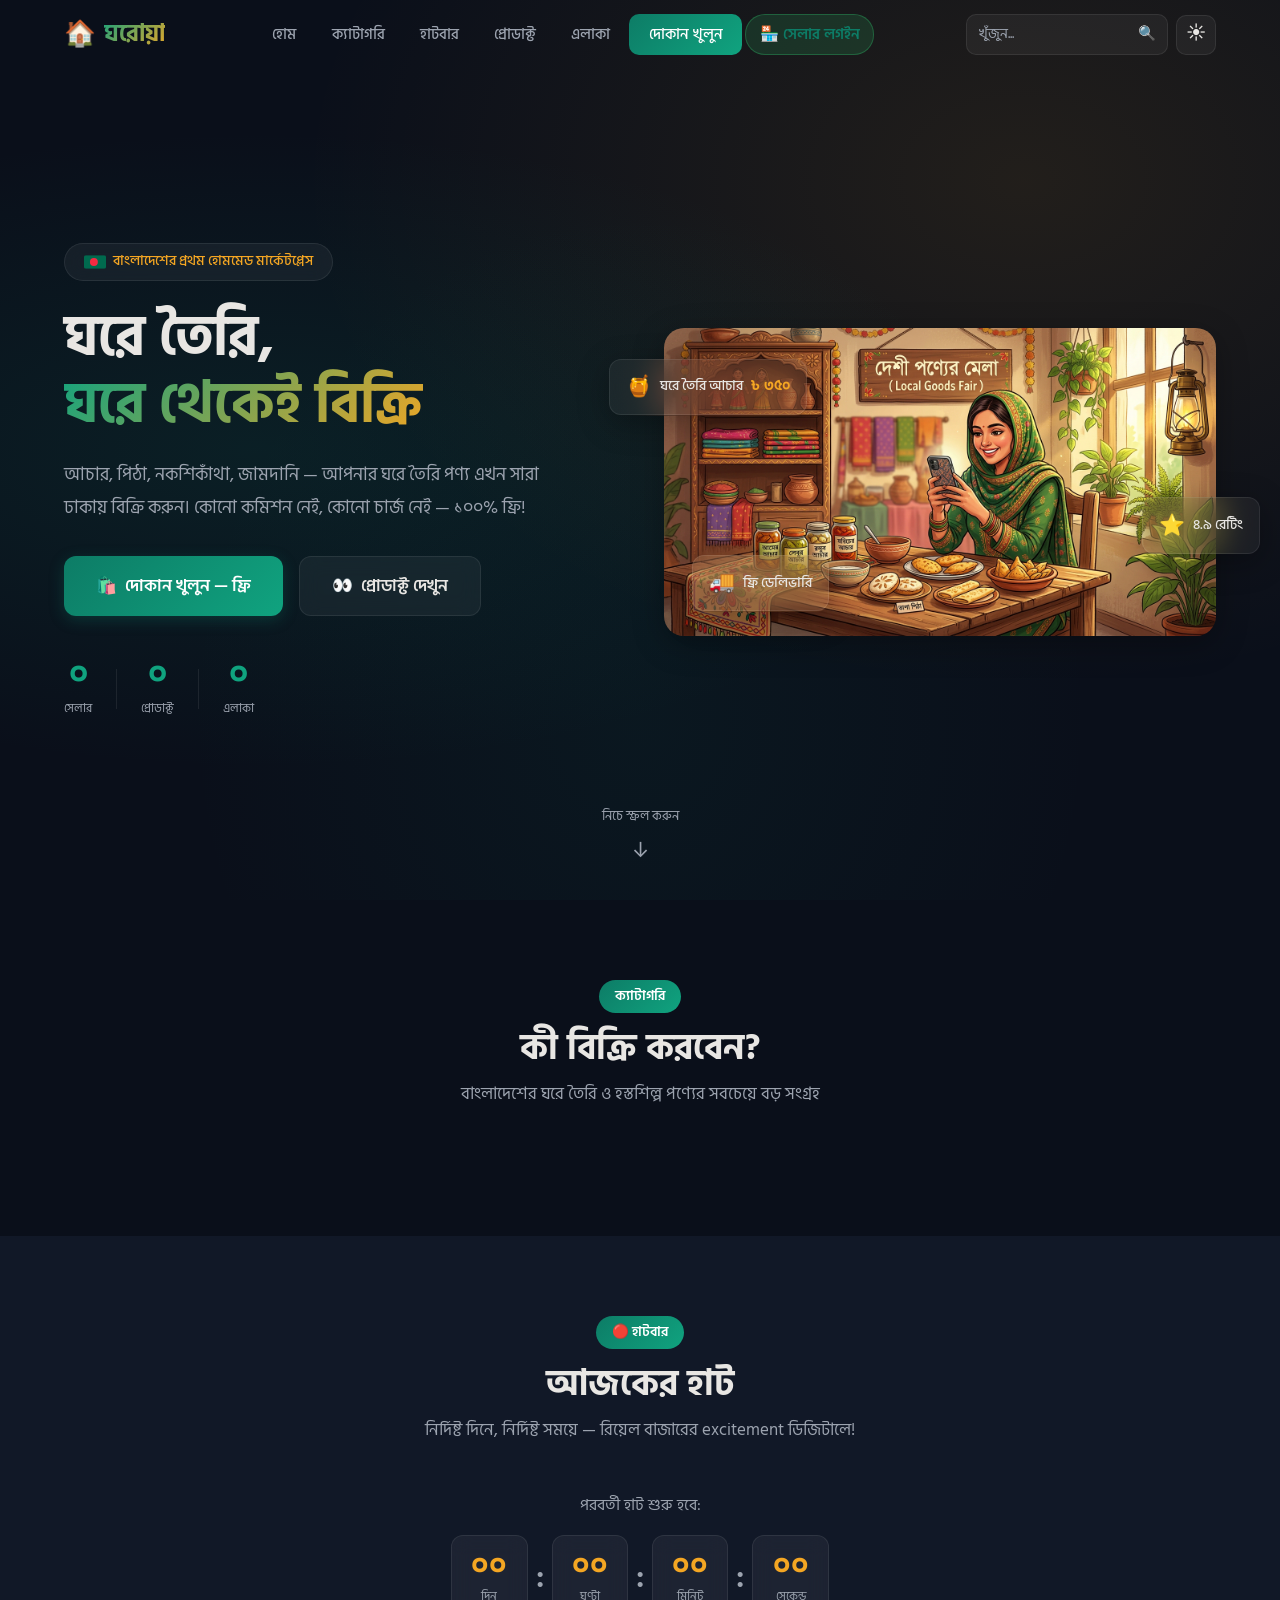
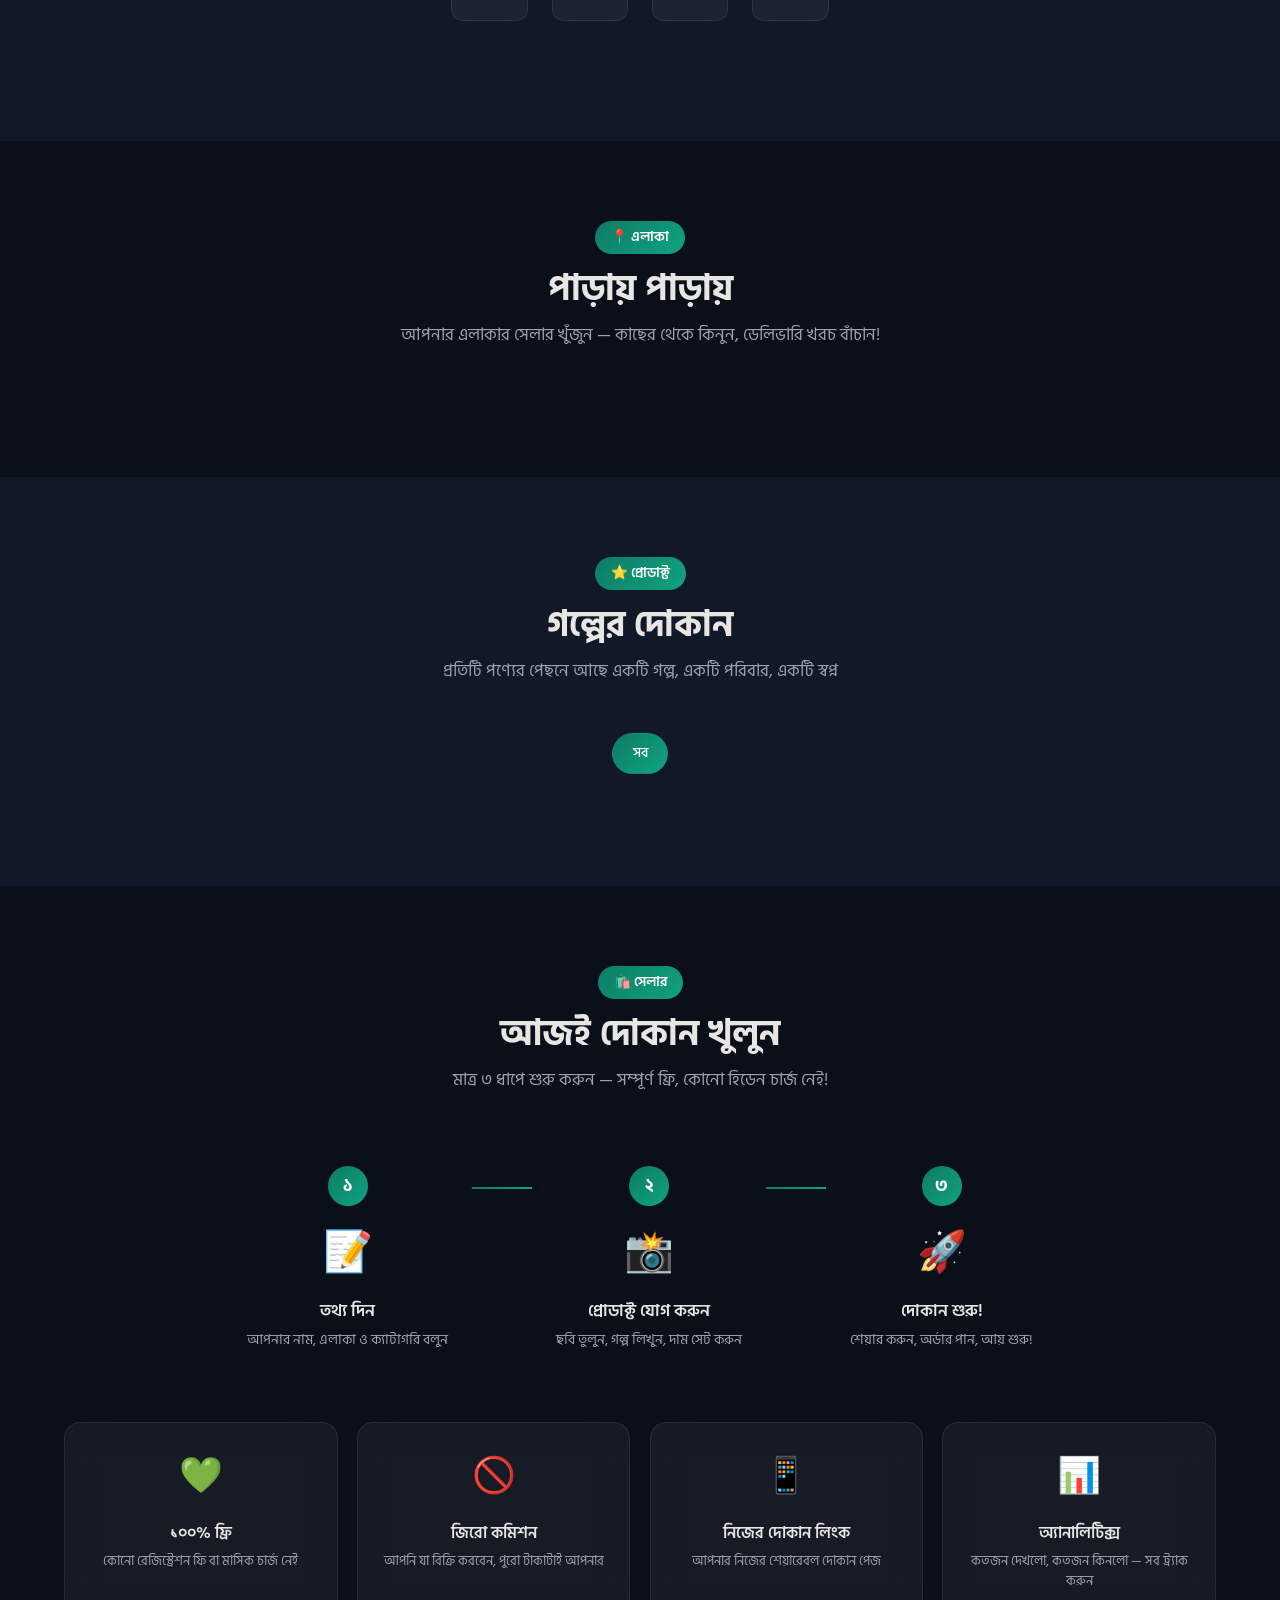
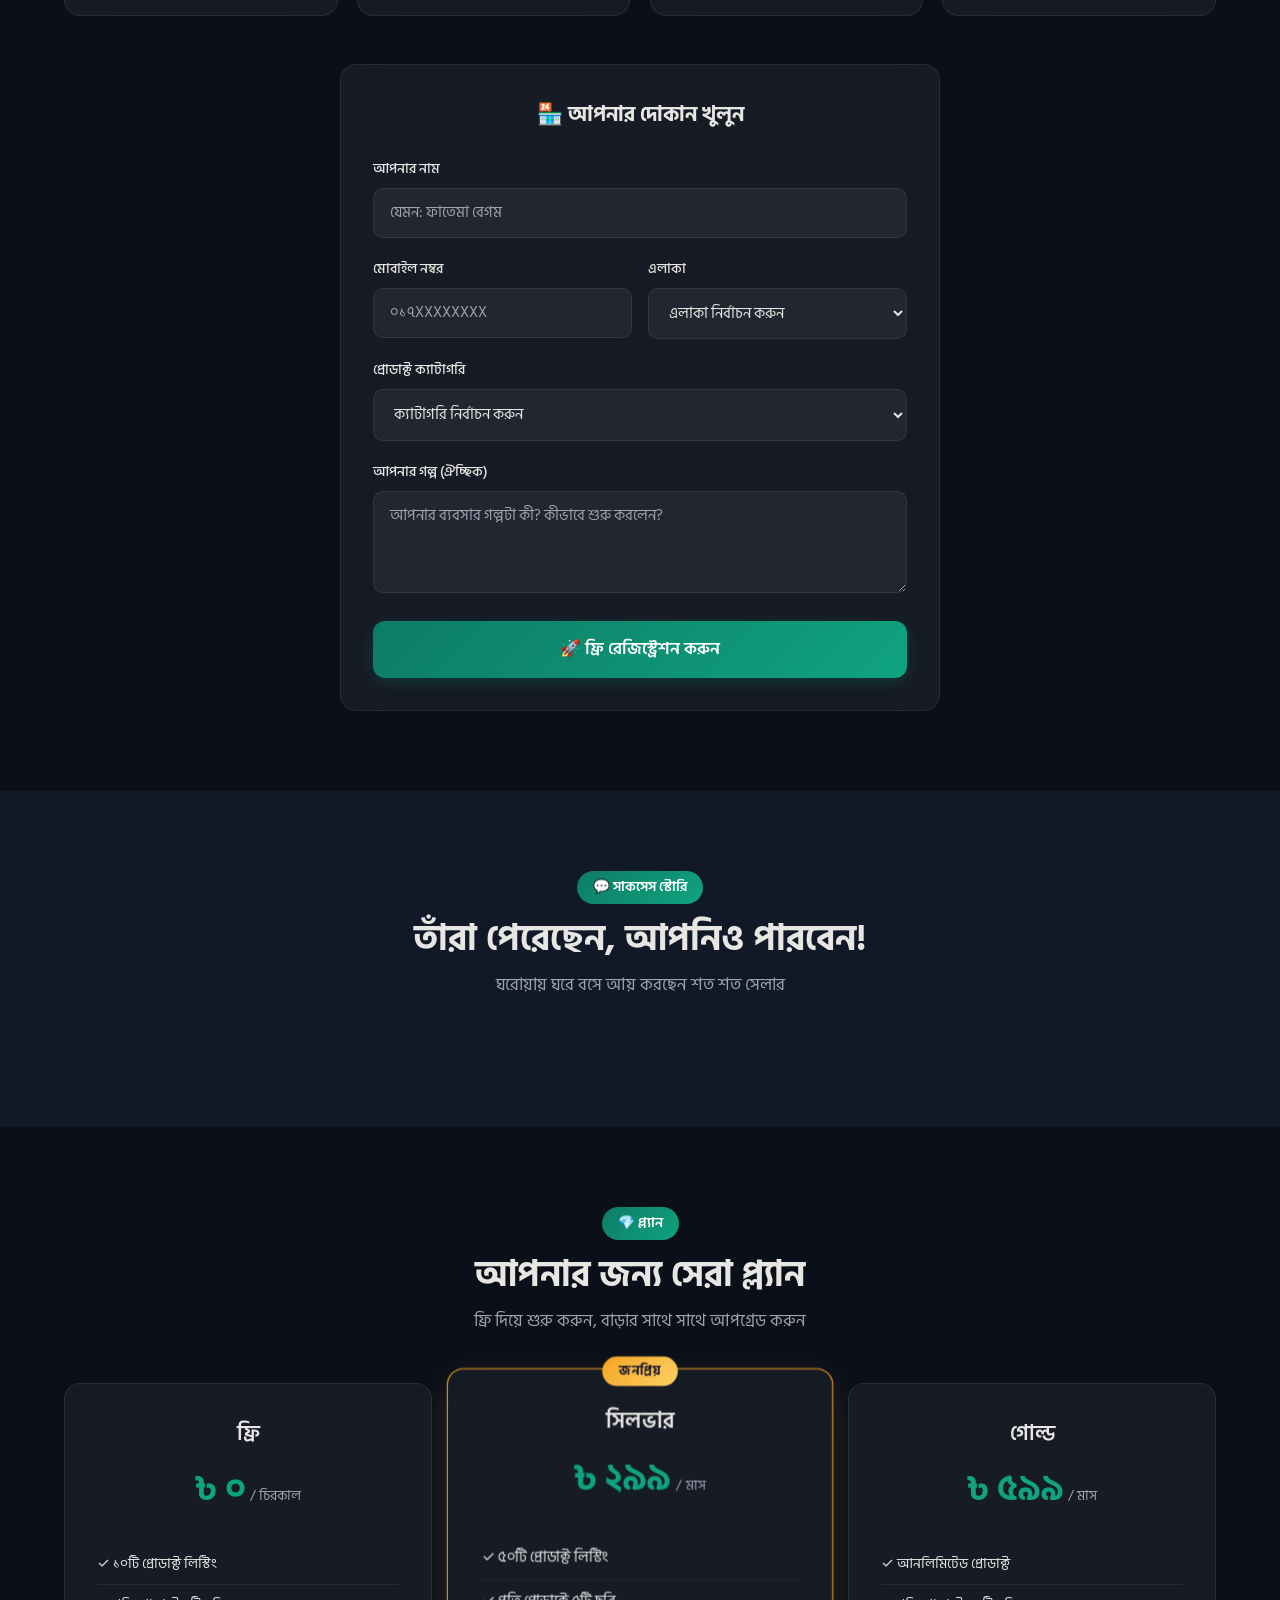
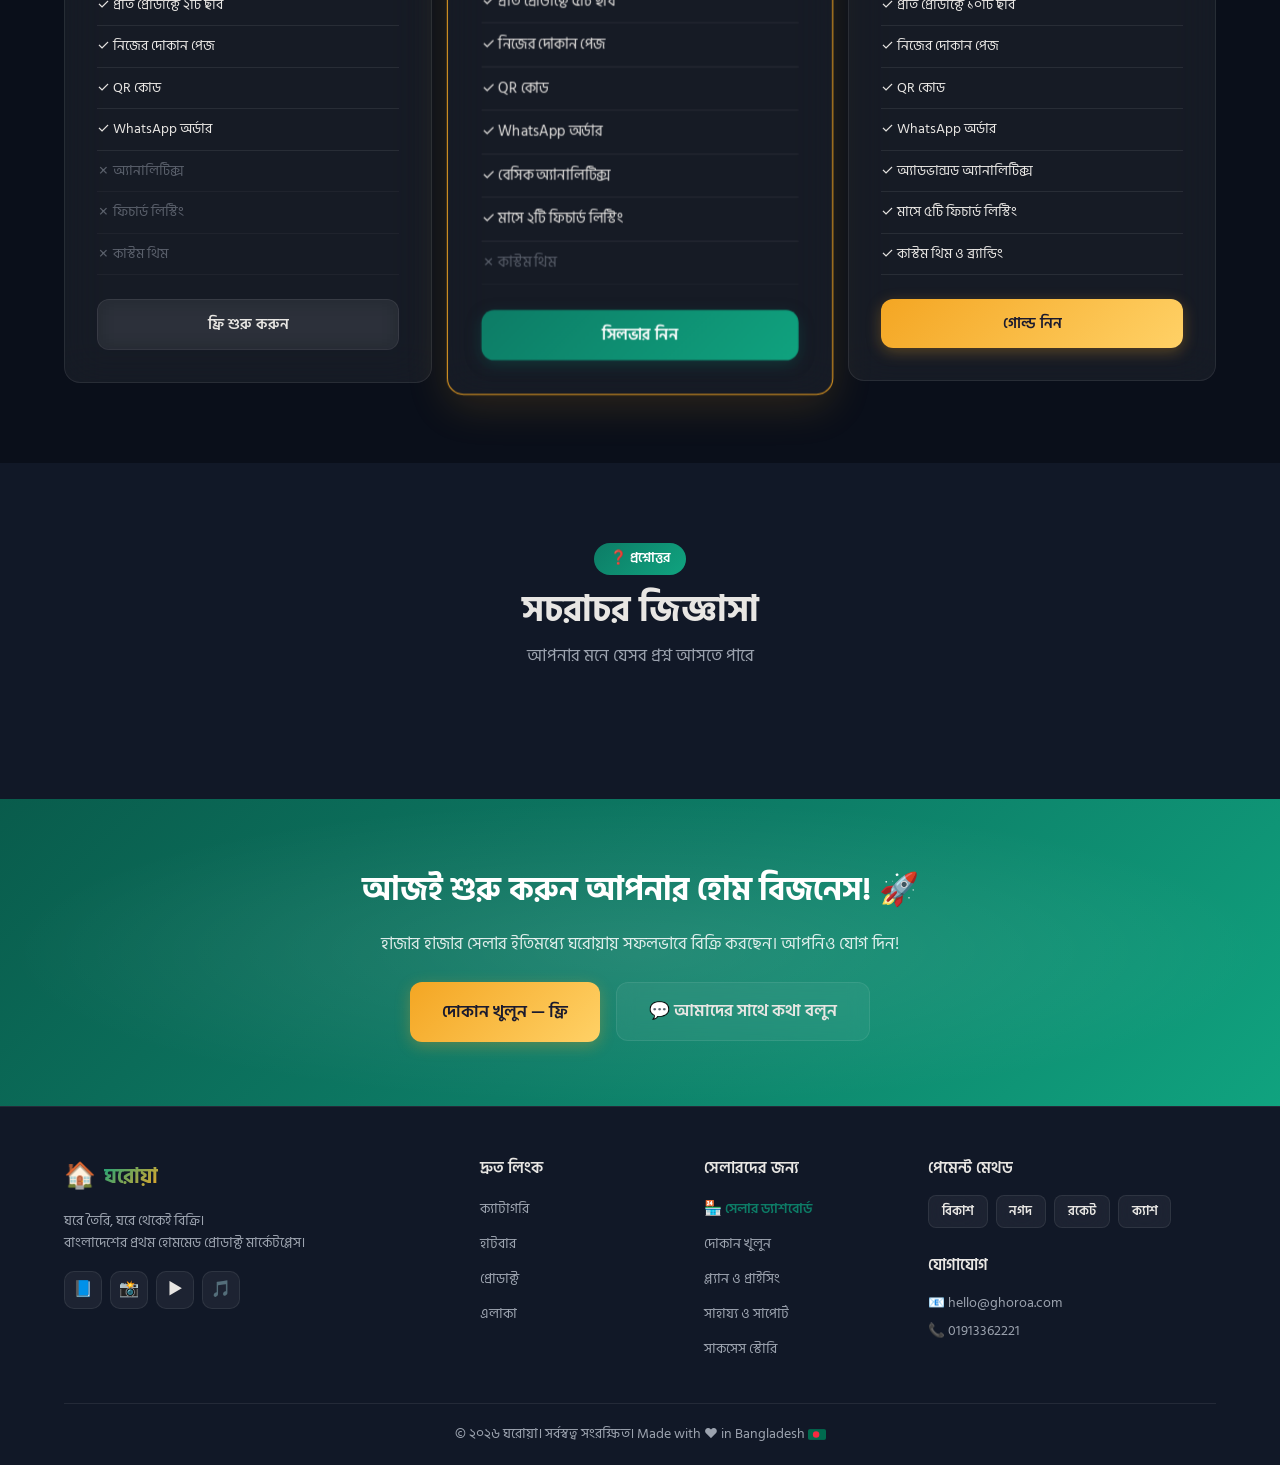
==== commit 658173be: "feat: complete seller suite - order khata, direct checkout, customer reviews, branding & contact upd" ====
--- a/index.html
+++ b/index.html
@@ -15,15 +15,9 @@
   <link rel="icon" href="data:image/svg+xml,<svg xmlns=%22http://www.w3.org/2000/svg%22 viewBox=%220 0 100 100%22><text y=%22.9em%22 font-size=%2290%22>🏠</text></svg>">
   <link rel="canonical" href="https://ghoroa.shop/">
   <meta name="theme-color" content="#006a4e">
-  <meta name="robots" content="index, follow, max-image-preview:large, max-snippet:-1, max-video-preview:-1">
+  <meta name="robots" content="index, follow">
   <meta name="author" content="ঘরোয়া">
   <meta name="language" content="Bengali">
-  <meta name="geo.region" content="BD">
-  <meta name="geo.placename" content="Dhaka">
-  <meta http-equiv="content-language" content="bn">
-  <link rel="alternate" hreflang="bn" href="https://ghoroa.shop/">
-  <meta property="og:locale" content="bn_BD">
-  <meta property="og:site_name" content="ঘরোয়া">
 
   <!-- Twitter Card -->
   <meta name="twitter:card" content="summary_large_image">
@@ -33,65 +27,44 @@
 
   <link rel="preconnect" href="https://fonts.googleapis.com">
   <link rel="preconnect" href="https://fonts.gstatic.com" crossorigin>
-  <link rel="preconnect" href="https://firebasestorage.googleapis.com">
-  <link rel="dns-prefetch" href="https://www.gstatic.com">
   <link href="https://fonts.googleapis.com/css2?family=Hind+Siliguri:wght@300;400;500;600;700&family=Inter:wght@300;400;500;600;700&display=swap" rel="stylesheet">
-
-  <!-- JSON-LD Structured Data -->
+  <link rel="stylesheet" href="css/style.css">
+
+  <!-- Structured Data: Organization -->
   <script type="application/ld+json">
   {
     "@context": "https://schema.org",
-    "@graph": [
-      {
-        "@type": "Organization",
-        "@id": "https://ghoroa.shop/#organization",
-        "name": "ঘরোয়া - Ghoroa",
-        "url": "https://ghoroa.shop",
-        "description": "বাংলাদেশের প্রথম হোমমেড প্রোডাক্ট মার্কেটপ্লেস",
-        "foundingDate": "2026",
-        "areaServed": {
-          "@type": "City",
-          "name": "Dhaka",
-          "containedInPlace": {
-            "@type": "Country",
-            "name": "Bangladesh"
-          }
-        },
-        "contactPoint": {
-          "@type": "ContactPoint",
-          "contactType": "customer service",
-          "telephone": "+8801534310931",
-          "email": "ghoroa.hmmp@gmail.com",
-          "availableLanguage": "Bengali"
-        }
-      },
-      {
-        "@type": "WebSite",
-        "@id": "https://ghoroa.shop/#website",
-        "url": "https://ghoroa.shop",
-        "name": "ঘরোয়া",
-        "publisher": { "@id": "https://ghoroa.shop/#organization" },
-        "inLanguage": "bn",
-        "potentialAction": {
-          "@type": "SearchAction",
-          "target": "https://ghoroa.shop/?s={search_term_string}",
-          "query-input": "required name=search_term_string"
-        }
-      },
-      {
-        "@type": "BreadcrumbList",
-        "itemListElement": [
-          { "@type": "ListItem", "position": 1, "name": "হোম", "item": "https://ghoroa.shop/" },
-          { "@type": "ListItem", "position": 2, "name": "পণ্য সমূহ", "item": "https://ghoroa.shop/#products" },
-          { "@type": "ListItem", "position": 3, "name": "হাটবার", "item": "https://ghoroa.shop/#haat" },
-          { "@type": "ListItem", "position": 4, "name": "দোকান খুলুন", "item": "https://ghoroa.shop/#open-shop" }
-        ]
-      }
-    ]
+    "@type": "Organization",
+    "name": "ঘরোয়া",
+    "alternateName": "Ghoroa",
+    "url": "https://ghoroa.shop",
+    "logo": "https://ghoroa.shop/assets/hero.jpg",
+    "description": "বাংলাদেশের প্রথম হোমমেড প্রোডাক্ট মার্কেটপ্লেস — আচার, পিঠা, নকশিকাঁথা, জামদানি, হস্তশিল্প সবকিছু এক জায়গায়।",
+    "areaServed": {
+      "@type": "City",
+      "name": "Dhaka",
+      "addressCountry": "BD"
+    },
+    "sameAs": []
   }
   </script>
-  <link rel="stylesheet" href="css/style.css">
-
+
+  <!-- Structured Data: WebSite with Search -->
+  <script type="application/ld+json">
+  {
+    "@context": "https://schema.org",
+    "@type": "WebSite",
+    "name": "ঘরোয়া",
+    "alternateName": "Ghoroa",
+    "url": "https://ghoroa.shop",
+    "inLanguage": "bn",
+    "potentialAction": {
+      "@type": "SearchAction",
+      "target": "https://ghoroa.shop/?q={search_term_string}",
+      "query-input": "required name=search_term_string"
+    }
+  }
+  </script>
 
   <!-- Structured Data: FAQPage -->
   <script type="application/ld+json">
@@ -241,9 +214,8 @@
         <li><a href="#haat">হাটবার</a></li>
         <li><a href="#products">প্রোডাক্ট</a></li>
         <li><a href="#areas">এলাকা</a></li>
-        <li><a href="#faq">❓ প্রশ্নোত্তর</a></li>
         <li><a href="#open-shop" class="nav-cta">দোকান খুলুন</a></li>
-        <li><a href="seller.html" class="nav-seller-btn">🏪 সেলার লগইন</a></li>
+        <li><a href="seller.html" class="nav-seller-btn" style="background:rgba(46,204,113,0.15);color:var(--primary);padding:0.4rem 0.85rem;border-radius:20px;border:1px solid rgba(46,204,113,0.3);font-weight:600;display:inline-flex;align-items:center;gap:0.3rem;">🏪 সেলার লগইন</a></li>
       </ul>
 
       <div class="nav-actions">
@@ -269,9 +241,8 @@
         <li><a href="#haat">হাটবার</a></li>
         <li><a href="#products">প্রোডাক্ট</a></li>
         <li><a href="#areas">এলাকা</a></li>
-        <li><a href="#faq">❓ প্রশ্নোত্তর</a></li>
         <li><a href="#open-shop" class="nav-cta">দোকান খুলুন</a></li>
-        <li><a href="seller.html" class="nav-seller-btn" style="border:1px solid var(--primary);display:inline-block;padding:0.5rem 1rem;border-radius:8px;margin-top:0.25rem;">🏪 সেলার লগইন</a></li>
+        <li><a href="seller.html" style="color:var(--primary);font-weight:600;display:inline-block;padding:0.4rem 0;">🏪 সেলার ড্যাশবোর্ড / লগইন</a></li>
       </ul>
     </div>
   </nav>
@@ -412,6 +383,9 @@
         <h2 class="section-title">গল্পের দোকান</h2>
         <p class="section-subtitle">প্রতিটি পণ্যের পেছনে আছে একটি গল্প, একটি পরিবার, একটি স্বপ্ন</p>
       </div>
+      <!-- Dedicated Single Seller Shop Banner (Rendered dynamically if ?shop=ID) -->
+      <div id="shop-banner-container"></div>
+
       <!-- Category Filter Tabs -->
       <div class="product-filter animate-on-scroll" id="product-filter">
         <button class="filter-btn active" data-filter="all">সব</button>
@@ -434,86 +408,108 @@
         </div>
         <div class="modal-info-section">
           <h2 class="modal-title" id="modal-title"></h2>
-          <div class="modal-meta">
+          <div class="modal-meta" style="display:flex;align-items:center;gap:0.75rem;flex-wrap:wrap;">
             <span class="modal-price" id="modal-price"></span>
+            <span class="modal-unit" id="modal-unit" style="font-size:0.95rem;color:var(--text-muted);"></span>
+            <span id="modal-stock-status"></span>
             <span class="modal-rating" id="modal-rating"></span>
           </div>
-          <div class="modal-seller-card glass" id="modal-seller">
-            <div class="seller-avatar" id="seller-avatar"></div>
-            <div class="seller-info">
-              <span class="seller-name" id="seller-name"></span>
-              <span class="seller-area" id="seller-area"></span>
-            </div>
-          </div>
+
+          <!-- Seller Info Card -->
+          <div class="modal-seller-card glass" id="modal-seller" style="display:flex;align-items:center;justify-content:space-between;flex-wrap:wrap;gap:0.75rem;">
+            <div style="display:flex;align-items:center;gap:0.75rem;">
+              <div class="seller-avatar" id="seller-avatar"></div>
+              <div class="seller-info">
+                <span class="seller-name" id="seller-name" style="font-weight:600;display:block;"></span>
+                <span class="seller-area" id="seller-area" style="font-size:0.85rem;color:var(--text-muted);"></span>
+              </div>
+            </div>
+            <a href="#" id="modal-seller-shop-link" style="font-size:0.85rem;color:var(--primary);text-decoration:none;font-weight:500;">
+              🏪 সেলারের সব পণ্য →
+            </a>
+          </div>
+
+          <!-- Delivery, Address & Payment Badges -->
+          <div class="modal-meta-box" id="modal-seller-meta-box" style="display:none;">
+            <div class="meta-row" id="modal-delivery-row"><span class="meta-icon">🚚</span> <span id="modal-delivery-text"></span></div>
+            <div class="meta-row" id="modal-address-row" style="display:none;"><span class="meta-icon">📍</span> <span id="modal-address-text"></span></div>
+            <div class="meta-row" id="modal-payment-row"><span class="meta-icon">💳</span> <span id="modal-payment-text"></span></div>
+          </div>
+
           <div class="modal-story">
             <h3>📖 গল্পের দোকান</h3>
             <p id="modal-story-text"></p>
           </div>
-          <div class="review-section" style="margin-top:1.5rem;border-top:1px solid var(--border);padding-top:1rem;">
-            <div style="display:flex;justify-content:space-between;align-items:center;margin-bottom:0.75rem;">
-              <h4 style="margin:0;">⭐ কাস্টমার রিভিউ</h4>
-              <button id="toggle-review-btn" onclick="toggleReviewForm()" class="btn btn-secondary" style="font-size:0.85rem;padding:0.4rem 0.8rem;">✍️ রিভিউ দিন</button>
-            </div>
-            
-            <!-- In-Modal Review Form -->
-            <form id="review-form" style="display:none;margin-bottom:1rem;padding:1rem;background:rgba(255,255,255,0.04);border-radius:10px;border:1px solid var(--border);" onsubmit="handleReviewSubmit(event)">
-              <div style="margin-bottom:0.75rem;">
-                <label style="display:block;font-size:0.85rem;margin-bottom:0.25rem;color:var(--text-muted);">আপনার নাম *</label>
-                <input type="text" id="review-user-name" required placeholder="আপনার নাম লিখুন" style="width:100%;padding:0.5rem;border-radius:6px;border:1px solid var(--border);background:var(--bg);color:var(--text);">
-              </div>
-              <div style="margin-bottom:0.75rem;">
-                <label style="display:block;font-size:0.85rem;margin-bottom:0.25rem;color:var(--text-muted);">রেটিং (১-৫) *</label>
-                <div id="star-rating-select" style="display:flex;gap:0.35rem;font-size:1.5rem;cursor:pointer;color:#f39c12;">
-                  <span data-star="1" onclick="setReviewRating(1)">★</span>
-                  <span data-star="2" onclick="setReviewRating(2)">★</span>
-                  <span data-star="3" onclick="setReviewRating(3)">★</span>
-                  <span data-star="4" onclick="setReviewRating(4)">★</span>
-                  <span data-star="5" onclick="setReviewRating(5)">★</span>
-                </div>
-                <input type="hidden" id="review-rating-val" value="5">
-              </div>
-              <div style="margin-bottom:0.75rem;">
-                <label style="display:block;font-size:0.85rem;margin-bottom:0.25rem;color:var(--text-muted);">আপনার মন্তব্য *</label>
-                <textarea id="review-user-text" required rows="2" placeholder="পণ্যটি আপনার কেমন লেগেছে?" style="width:100%;padding:0.5rem;border-radius:6px;border:1px solid var(--border);background:var(--bg);color:var(--text);"></textarea>
-              </div>
-              <div style="display:flex;gap:0.5rem;justify-content:flex-end;">
-                <button type="button" class="btn btn-secondary" onclick="toggleReviewForm(false)" style="font-size:0.85rem;">বাতিল</button>
-                <button type="submit" class="btn btn-primary" id="submit-review-btn" style="font-size:0.85rem;">জমা দিন</button>
-              </div>
-            </form>
-
-            <div id="modal-reviews"><p style="color:var(--text-muted);">রিভিউ লোড হচ্ছে...</p></div>
-          </div>
-          <div class="modal-actions" style="display:flex;flex-wrap:wrap;gap:0.75rem;margin-top:1.25rem;">
-            <button type="button" class="btn btn-primary btn-lg" id="modal-direct-order-btn" onclick="openOrderModal()" style="flex:1 1 100%;justify-content:center;">
-              🛍️ সরাসরি অর্ডার করুন
-            </button>
-            <a href="#" class="btn btn-success btn-lg" id="modal-whatsapp" target="_blank" rel="noopener" style="flex:1 1 45%;justify-content:center;">
+
+          <div class="modal-actions" style="display:flex;gap:0.75rem;flex-wrap:wrap;">
+            <a href="#" class="btn btn-success btn-lg" id="modal-whatsapp" target="_blank" rel="noopener" style="flex:1;min-width:180px;justify-content:center;">
               💬 WhatsApp-এ অর্ডার
             </a>
-            <a href="#" class="btn btn-accent" id="modal-messenger" target="_blank" rel="noopener" style="flex:1 1 45%;justify-content:center;">
-              📩 মেসেঞ্জারে যোগাযোগ
+            <a href="#" class="btn btn-outline btn-lg" id="modal-phone" style="flex:1;min-width:150px;justify-content:center;">
+              📞 সরাসরি কল
             </a>
-          </div>
-          <div class="payment-methods" style="margin-top:1rem;padding:1rem;background:var(--surface-2, rgba(255,255,255,0.05));border-radius:12px;border:1px solid var(--border);">
-            <p style="font-size:0.85rem;color:var(--text-muted);margin-bottom:0.75rem;text-align:center;">💳 পেমেন্ট মেথড</p>
-            <div style="display:flex;flex-wrap:wrap;gap:0.5rem;justify-content:center;">
-              <span class="payment-badge" style="display:inline-flex;align-items:center;gap:0.35rem;padding:0.4rem 0.75rem;border-radius:8px;font-size:0.8rem;font-weight:600;background:linear-gradient(135deg,#E2136E,#A4005A);color:white;">
-                <svg width="16" height="16" viewBox="0 0 24 24" fill="white"><circle cx="12" cy="12" r="10"/><text x="6" y="16" font-size="11" fill="#E2136E" font-weight="bold">b</text></svg>
-                বিকাশ
-              </span>
-              <span class="payment-badge" style="display:inline-flex;align-items:center;gap:0.35rem;padding:0.4rem 0.75rem;border-radius:8px;font-size:0.8rem;font-weight:600;background:linear-gradient(135deg,#F6921E,#D97B00);color:white;">
-                <svg width="16" height="16" viewBox="0 0 24 24" fill="white"><circle cx="12" cy="12" r="10"/><text x="5" y="16" font-size="10" fill="#F6921E" font-weight="bold">N</text></svg>
-                নগদ
-              </span>
-              <span class="payment-badge" style="display:inline-flex;align-items:center;gap:0.35rem;padding:0.4rem 0.75rem;border-radius:8px;font-size:0.8rem;font-weight:600;background:linear-gradient(135deg,#8B2F87,#6A1D6A);color:white;">
-                🚀 রকেট
-              </span>
-              <span class="payment-badge" style="display:inline-flex;align-items:center;gap:0.35rem;padding:0.4rem 0.75rem;border-radius:8px;font-size:0.8rem;font-weight:600;background:linear-gradient(135deg,#2ecc71,#27ae60);color:white;">
-                🤝 ক্যাশ অন ডেলিভারি
-              </span>
-            </div>
-          </div>
+            <a href="#" class="btn btn-outline btn-lg" id="modal-facebook" target="_blank" rel="noopener" style="display:none;flex:1;min-width:140px;justify-content:center;">
+              📘 ফেসবুক পেজ
+            </a>
+          </div>
+
+          <!-- Direct Online Order Section -->
+          <div id="modal-direct-order-section" style="margin-top:1rem;background:rgba(255,255,255,0.03);border:1px solid var(--glass-border);border-radius:14px;padding:1rem;">
+            <h4 style="margin:0 0 0.8rem 0;color:var(--primary);font-size:1rem;display:flex;align-items:center;justify-content:space-between;flex-wrap:wrap;gap:0.5rem;">
+              <span>🛍️ সরাসরি অনলাইনে অর্ডার পাঠান</span>
+              <small style="font-size:0.75rem;color:var(--text-muted);">সেলার ড্যাশবোর্ডে চলে যাবে</small>
+            </h4>
+            <form id="modal-direct-order-form">
+              <div style="display:grid;grid-template-columns:1fr 1fr;gap:0.6rem;margin-bottom:0.6rem;">
+                <input type="text" id="direct-order-name" placeholder="আপনার নাম *" required style="padding:0.6rem;border-radius:8px;background:var(--surface-2);border:1px solid var(--border);color:var(--text);width:100%;">
+                <input type="tel" id="direct-order-phone" placeholder="ফোন নম্বর *" required pattern="01[3-9][0-9]{8}" title="১১ ডিজিটের মোবাইল নম্বর" style="padding:0.6rem;border-radius:8px;background:var(--surface-2);border:1px solid var(--border);color:var(--text);width:100%;">
+              </div>
+              <div style="margin-bottom:0.6rem;">
+                <input type="text" id="direct-order-address" placeholder="ডেলিভারির সম্পূর্ণ ঠিকানা (বাসা/রোড/এলাকা) *" required style="width:100%;padding:0.6rem;border-radius:8px;background:var(--surface-2);border:1px solid var(--border);color:var(--text);">
+              </div>
+              <div style="display:grid;grid-template-columns:1fr 1fr;gap:0.6rem;margin-bottom:0.6rem;">
+                <input type="number" id="direct-order-qty" placeholder="পরিমাণ" value="1" min="1" required style="padding:0.6rem;border-radius:8px;background:var(--surface-2);border:1px solid var(--border);color:var(--text);width:100%;">
+                <select id="direct-order-payment" style="padding:0.6rem;border-radius:8px;background:var(--surface-2);border:1px solid var(--border);color:var(--text);width:100%;">
+                  <option value="Cash on Delivery">ক্যাশ অন ডেলিভারি (COD)</option>
+                  <option value="bKash">বিকাশ পেমেন্ট</option>
+                  <option value="Nagad">নগদ পেমেন্ট</option>
+                </select>
+              </div>
+              <button type="submit" class="btn btn-primary" style="width:100%;padding:0.7rem;font-weight:600;">
+                🚀 অর্ডার কনফার্ম করুন
+              </button>
+            </form>
+          </div>
+
+          <!-- Customer Reviews Section -->
+          <div id="modal-reviews-section" style="margin-top:1.2rem;border-top:1px solid var(--glass-border);padding-top:1rem;">
+            <div style="display:flex;align-items:center;justify-content:space-between;margin-bottom:0.8rem;flex-wrap:wrap;gap:0.5rem;">
+              <h4 style="margin:0;font-size:1rem;">⭐ কাস্টমার রিভিউ ও মতামত</h4>
+              <button type="button" id="toggle-review-form-btn" class="btn btn-sm btn-outline" style="font-size:0.8rem;">✍️ রিভিউ দিন</button>
+            </div>
+
+            <!-- Review Form -->
+            <form id="product-review-form" style="display:none;background:rgba(255,255,255,0.03);padding:0.8rem;border-radius:10px;margin-bottom:0.8rem;border:1px solid var(--glass-border);">
+              <div style="display:flex;gap:0.6rem;margin-bottom:0.6rem;flex-wrap:wrap;">
+                <input type="text" id="review-user-name" placeholder="আপনার নাম *" required style="flex:1;min-width:130px;padding:0.5rem;border-radius:8px;background:var(--surface-2);border:1px solid var(--border);color:var(--text);">
+                <select id="review-rating" style="padding:0.5rem;border-radius:8px;background:var(--surface-2);border:1px solid var(--border);color:var(--text);">
+                  <option value="5">⭐⭐⭐⭐⭐ (৫/৫)</option>
+                  <option value="4">⭐⭐⭐⭐☆ (৪/৫)</option>
+                  <option value="3">⭐⭐⭐☆☆ (৩/৫)</option>
+                  <option value="2">⭐⭐☆☆☆ (২/৫)</option>
+                  <option value="1">⭐☆☆☆☆ (১/৫)</option>
+                </select>
+              </div>
+              <textarea id="review-comment" rows="2" placeholder="পণ্যটি সম্পর্কে আপনার মতামত..." required style="width:100%;padding:0.5rem;border-radius:8px;background:var(--surface-2);border:1px solid var(--border);color:var(--text);margin-bottom:0.6rem;"></textarea>
+              <button type="submit" class="btn btn-primary btn-sm">সাবমিট করুন</button>
+            </form>
+
+            <!-- Reviews Container -->
+            <div id="modal-reviews-list" style="display:flex;flex-direction:column;gap:0.6rem;max-height:160px;overflow-y:auto;">
+              <p style="font-size:0.85rem;color:var(--text-muted);margin:0;">এখনো কোনো রিভিউ দেওয়া হয়নি। প্রথম রিভিউটি আপনি দিন!</p>
+            </div>
+          </div>
+
           <div class="modal-share">
             <span>শেয়ার করুন:</span>
             <button class="share-btn" data-platform="facebook" aria-label="ফেসবুকে শেয়ার">📘</button>
@@ -522,78 +518,6 @@
           </div>
         </div>
       </div>
-    </div>
-  </div>
-
-  <!-- ===================== DIRECT ORDER MODAL ===================== -->
-  <div class="modal-overlay" id="order-modal" style="display:none;">
-    <div class="modal-content glass" style="max-width:520px;padding:2rem;">
-      <button class="modal-close" onclick="closeOrderModal()" aria-label="বন্ধ করুন">✕</button>
-      <div class="order-modal-header" style="text-align:center;margin-bottom:1.5rem;">
-        <span style="font-size:2.5rem;display:inline-block;margin-bottom:0.25rem;">🛍️</span>
-        <h2 style="font-size:1.6rem;margin-bottom:0.25rem;">সহজ অর্ডার</h2>
-        <p style="color:var(--text-muted);font-size:0.95rem;">পণ্যটি পেতে নিচের প্রয়োজনীয় তথ্যগুলো পূরণ করুন</p>
-      </div>
-
-      <div id="order-product-summary" style="display:flex;gap:1rem;align-items:center;background:rgba(255,255,255,0.05);padding:0.75rem 1rem;border-radius:10px;margin-bottom:1.25rem;border:1px solid var(--border);">
-        <img id="order-summary-img" src="" alt="" style="width:55px;height:55px;border-radius:8px;object-fit:cover;">
-        <div style="flex:1;">
-          <h4 id="order-summary-title" style="margin:0 0 0.25rem 0;font-size:1.05rem;">পণ্য</h4>
-          <span id="order-summary-price" style="color:var(--primary-light);font-weight:bold;font-size:1.1rem;">৳ 0</span>
-        </div>
-      </div>
-
-      <form id="direct-order-form" onsubmit="handleDirectOrderSubmit(event)">
-        <input type="hidden" id="order-product-id">
-        <input type="hidden" id="order-seller-id">
-        <div class="form-group" style="margin-bottom:1rem;">
-          <label style="display:block;margin-bottom:0.35rem;font-weight:500;">আপনার নাম *</label>
-          <input type="text" id="order-buyer-name" required placeholder="যেমন: ফারহানা করিম" style="width:100%;padding:0.65rem;border-radius:8px;border:1px solid var(--border);background:var(--bg);color:var(--text);">
-        </div>
-        <div class="form-row" style="display:grid;grid-template-columns:1fr 1fr;gap:0.75rem;margin-bottom:1rem;">
-          <div class="form-group">
-            <label style="display:block;margin-bottom:0.35rem;font-weight:500;">মোবাইল নম্বর *</label>
-            <input type="tel" id="order-buyer-phone" required placeholder="01XXXXXXXXX" style="width:100%;padding:0.65rem;border-radius:8px;border:1px solid var(--border);background:var(--bg);color:var(--text);">
-          </div>
-          <div class="form-group">
-            <label style="display:block;margin-bottom:0.35rem;font-weight:500;">পরিমাণ (সংখ্যা) *</label>
-            <input type="number" id="order-quantity" value="1" min="1" max="50" required onchange="updateOrderTotal()" style="width:100%;padding:0.65rem;border-radius:8px;border:1px solid var(--border);background:var(--bg);color:var(--text);">
-          </div>
-        </div>
-        <div class="form-group" style="margin-bottom:1rem;">
-          <label style="display:block;margin-bottom:0.35rem;font-weight:500;">এলাকা / থানা *</label>
-          <select id="order-buyer-area" required style="width:100%;padding:0.65rem;border-radius:8px;border:1px solid var(--border);background:var(--bg);color:var(--text);">
-            <option value="">এলাকা নির্বাচন করুন</option>
-          </select>
-        </div>
-        <div class="form-group" style="margin-bottom:1rem;">
-          <label style="display:block;margin-bottom:0.35rem;font-weight:500;">ডেলিভারির সম্পূর্ণ ঠিকানা *</label>
-          <textarea id="order-buyer-address" required rows="2" placeholder="বাড়ি/রোড/ফ্ল্যাট নম্বর বা এলাকার ল্যান্ডমার্ক..." style="width:100%;padding:0.65rem;border-radius:8px;border:1px solid var(--border);background:var(--bg);color:var(--text);"></textarea>
-        </div>
-        <div class="form-group" style="margin-bottom:1.25rem;">
-          <label style="display:block;margin-bottom:0.35rem;font-weight:500;">পেমেন্ট পদ্ধতি</label>
-          <div style="display:grid;grid-template-columns:1fr 1fr;gap:0.5rem;">
-            <label style="display:flex;align-items:center;gap:0.5rem;padding:0.6rem;border:1px solid var(--border);border-radius:8px;cursor:pointer;background:rgba(255,255,255,0.03);">
-              <input type="radio" name="order-payment" value="cod" checked>
-              <span>🤝 ক্যাশ অন ডেলিভারি</span>
-            </label>
-            <label style="display:flex;align-items:center;gap:0.5rem;padding:0.6rem;border:1px solid var(--border);border-radius:8px;cursor:pointer;background:rgba(255,255,255,0.03);">
-              <input type="radio" name="order-payment" value="bkash">
-              <span>📱 বিকাশ / নগদ</span>
-            </label>
-          </div>
-        </div>
-
-        <div style="display:flex;justify-content:space-between;align-items:center;padding:0.75rem 0;border-top:1px solid var(--border);margin-bottom:1.25rem;">
-          <span style="font-size:1.1rem;font-weight:600;">সর্বমোট মূল্য:</span>
-          <span id="order-total-amount" style="font-size:1.3rem;font-weight:bold;color:var(--accent);">৳ 0</span>
-        </div>
-
-        <div style="display:flex;gap:0.75rem;">
-          <button type="button" class="btn btn-secondary" onclick="closeOrderModal()" style="flex:1;">বাতিল</button>
-          <button type="submit" id="order-submit-btn" class="btn btn-primary" style="flex:2;">✅ অর্ডার নিশ্চিত করুন</button>
-        </div>
-      </form>
     </div>
   </div>
 
@@ -797,75 +721,13 @@
   <!-- ===================== FAQ ===================== -->
   <section id="faq" class="section section-alt">
     <div class="container">
-      <div class="section-header animate-on-scroll visible">
+      <div class="section-header animate-on-scroll">
         <span class="section-tag">❓ প্রশ্নোত্তর</span>
         <h2 class="section-title">সচরাচর জিজ্ঞাসা</h2>
         <p class="section-subtitle">আপনার মনে যেসব প্রশ্ন আসতে পারে</p>
       </div>
       <div class="faq-list" id="faq-list">
-        <div class="faq-item glass animate-on-scroll visible">
-          <button class="faq-question" onclick="toggleFAQ(this)" aria-expanded="false">
-            <span>ঘরোয়ায় দোকান খুলতে কত খরচ?</span>
-            <span class="faq-icon">+</span>
-          </button>
-          <div class="faq-answer">
-            <p>সম্পূর্ণ ফ্রি! কোনো রেজিস্ট্রেশন ফি, মাসিক চার্জ বা কমিশন নেই। আপনি যা বিক্রি করবেন, পুরো টাকাটাই আপনার।</p>
-          </div>
-        </div>
-        <div class="faq-item glass animate-on-scroll visible">
-          <button class="faq-question" onclick="toggleFAQ(this)" aria-expanded="false">
-            <span>কীভাবে পেমেন্ট নেব?</span>
-            <span class="faq-icon">+</span>
-          </button>
-          <div class="faq-answer">
-            <p>বিকাশ, নগদ, রকেট — যেকোনো মোবাইল ব্যাংকিং-এ সরাসরি পেমেন্ট নিতে পারবেন। ক্যাশ অন ডেলিভারিও সাপোর্ট করি।</p>
-          </div>
-        </div>
-        <div class="faq-item glass animate-on-scroll visible">
-          <button class="faq-question" onclick="toggleFAQ(this)" aria-expanded="false">
-            <span>ডেলিভারি কীভাবে হবে?</span>
-            <span class="faq-icon">+</span>
-          </button>
-          <div class="faq-answer">
-            <p>আপনার এলাকায় নিজে ডেলিভারি দিতে পারেন (ফ্রি), অথবা আমাদের পার্টনার — পাঠাও, রেডএক্স, স্টেডফাস্ট-এর মাধ্যমে সারা ঢাকায় ডেলিভারি দিতে পারবেন।</p>
-          </div>
-        </div>
-        <div class="faq-item glass animate-on-scroll visible">
-          <button class="faq-question" onclick="toggleFAQ(this)" aria-expanded="false">
-            <span>কী কী প্রোডাক্ট বিক্রি করতে পারব?</span>
-            <span class="faq-icon">+</span>
-          </button>
-          <div class="faq-answer">
-            <p>ঘরে তৈরি খাবার, হস্তশিল্প, পোশাক, আর্ট, প্রাকৃতিক প্রোডাক্ট, কাস্টম গিফট — যেকোনো হোমমেড বা হ্যান্ডমেড প্রোডাক্ট বিক্রি করতে পারবেন।</p>
-          </div>
-        </div>
-        <div class="faq-item glass animate-on-scroll visible">
-          <button class="faq-question" onclick="toggleFAQ(this)" aria-expanded="false">
-            <span>"হাটবার" কী?</span>
-            <span class="faq-icon">+</span>
-          </button>
-          <div class="faq-answer">
-            <p>হাটবার হলো আমাদের ইউনিক ফিচার — নির্দিষ্ট দিনে ও সময়ে আপনি একটি "ফ্ল্যাশ হাট" বসাতে পারবেন। যেমন "প্রতি শুক্রবার পিঠার হাট"। এতে কাস্টমারদের মধ্যে excitement তৈরি হয়, বিক্রি বাড়ে।</p>
-          </div>
-        </div>
-        <div class="faq-item glass animate-on-scroll visible">
-          <button class="faq-question" onclick="toggleFAQ(this)" aria-expanded="false">
-            <span>আমি কি একাধিক ক্যাটাগরিতে প্রোডাক্ট রাখতে পারব?</span>
-            <span class="faq-icon">+</span>
-          </button>
-          <div class="faq-answer">
-            <p>অবশ্যই! আপনি একই দোকানে যত খুশি ক্যাটাগরিতে প্রোডাক্ট রাখতে পারবেন।</p>
-          </div>
-        </div>
-        <div class="faq-item glass animate-on-scroll visible">
-          <button class="faq-question" onclick="toggleFAQ(this)" aria-expanded="false">
-            <span>ঘরোয়া কি শুধু ঢাকার জন্য?</span>
-            <span class="faq-icon">+</span>
-          </button>
-          <div class="faq-answer">
-            <p>আপাতত ঢাকার সব এলাকায় সার্ভিস দিচ্ছি। শীঘ্রই চট্টগ্রাম, সিলেট, রাজশাহীসহ সারা বাংলাদেশে সম্প্রসারিত হবে।</p>
-          </div>
-        </div>
+        <!-- Rendered by JavaScript -->
       </div>
     </div>
   </section>
@@ -873,12 +735,12 @@
   <!-- ===================== CTA BANNER ===================== -->
   <section class="cta-banner">
     <div class="container">
-      <div class="cta-content animate-on-scroll visible">
+      <div class="cta-content animate-on-scroll">
         <h2>আজই শুরু করুন আপনার হোম বিজনেস! 🚀</h2>
         <p>হাজার হাজার সেলার ইতিমধ্যে ঘরোয়ায় সফলভাবে বিক্রি করছেন। আপনিও যোগ দিন!</p>
         <div class="cta-buttons">
           <a href="#open-shop" class="btn btn-accent btn-lg">দোকান খুলুন — ফ্রি</a>
-          <a href="https://wa.me/8801534310931?text=ঘরোয়া সম্পর্কে জানতে চাই" class="btn btn-secondary btn-lg" target="_blank" rel="noopener">💬 আমাদের সাথে কথা বলুন</a>
+          <a href="https://wa.me/8801XXXXXXXXX?text=ঘরোয়া সম্পর্কে জানতে চাই" class="btn btn-secondary btn-lg" target="_blank" rel="noopener">💬 আমাদের সাথে কথা বলুন</a>
         </div>
       </div>
     </div>
@@ -918,6 +780,7 @@
         <div class="footer-col">
           <h4>সেলারদের জন্য</h4>
           <ul>
+            <li><a href="seller.html" style="color:var(--primary);font-weight:600;">🏪 সেলার ড্যাশবোর্ড</a></li>
             <li><a href="#open-shop">দোকান খুলুন</a></li>
             <li><a href="#pricing">প্ল্যান ও প্রাইসিং</a></li>
             <li><a href="#faq">সাহায্য ও সাপোর্ট</a></li>
@@ -929,14 +792,14 @@
         <div class="footer-col">
           <h4>পেমেন্ট মেথড</h4>
           <div class="footer-payment">
-            <div class="payment-badge" style="background:linear-gradient(135deg,#E2136E,#A4005A);color:white;padding:0.4rem 0.75rem;border-radius:8px;font-weight:600;font-size:0.8rem;">বিকাশ</div>
-            <div class="payment-badge" style="background:linear-gradient(135deg,#F6921E,#D97B00);color:white;padding:0.4rem 0.75rem;border-radius:8px;font-weight:600;font-size:0.8rem;">নগদ</div>
-            <div class="payment-badge" style="background:linear-gradient(135deg,#8B2F87,#6A1D6A);color:white;padding:0.4rem 0.75rem;border-radius:8px;font-weight:600;font-size:0.8rem;">🚀 রকেট</div>
-            <div class="payment-badge" style="background:linear-gradient(135deg,#2ecc71,#27ae60);color:white;padding:0.4rem 0.75rem;border-radius:8px;font-weight:600;font-size:0.8rem;">🤝 ক্যাশ</div>
+            <div class="payment-badge glass">বিকাশ</div>
+            <div class="payment-badge glass">নগদ</div>
+            <div class="payment-badge glass">রকেট</div>
+            <div class="payment-badge glass">ক্যাশ</div>
           </div>
           <h4 style="margin-top: 1.5rem;">যোগাযোগ</h4>
-          <p>📧 <a href="mailto:ghoroa.hmmp@gmail.com" style="color:inherit;text-decoration:none;">ghoroa.hmmp@gmail.com</a></p>
-          <p>📞 <a href="tel:01534310931" style="color:inherit;text-decoration:none;">০১৫৩৪-৩১০৯৩১</a></p>
+          <p>📧 hello@ghoroa.com</p>
+          <p>📞 01913362221</p>
         </div>
       </div>
 
--- a/css/style.css
+++ b/css/style.css
@@ -1405,6 +1405,391 @@
   border-color: var(--primary);
 }
 
+/* ==================== PRODUCT MODAL & SHOP BANNER ==================== */
+
+.modal-overlay {
+  position: fixed;
+  inset: 0;
+  background: rgba(0, 0, 0, 0.75);
+  backdrop-filter: blur(8px);
+  -webkit-backdrop-filter: blur(8px);
+  z-index: 3500;
+  display: flex;
+  align-items: center;
+  justify-content: center;
+  padding: 1.5rem;
+  opacity: 0;
+  visibility: hidden;
+  transition: opacity 0.3s ease, visibility 0.3s ease;
+}
+
+.modal-overlay.active {
+  opacity: 1;
+  visibility: visible;
+}
+
+.modal-card {
+  background: var(--surface-1, #1e293b);
+  border: 1px solid var(--glass-border);
+  border-radius: 24px;
+  max-width: 860px;
+  width: 100%;
+  max-height: 90vh;
+  overflow-y: auto;
+  position: relative;
+  box-shadow: 0 25px 50px -12px rgba(0, 0, 0, 0.5);
+  animation: modalPop 0.3s cubic-bezier(0.34, 1.56, 0.64, 1);
+}
+
+@keyframes modalPop {
+  0% { transform: scale(0.95); opacity: 0; }
+  100% { transform: scale(1); opacity: 1; }
+}
+
+.modal-close-btn {
+  position: absolute;
+  top: 1rem;
+  right: 1rem;
+  width: 40px;
+  height: 40px;
+  border-radius: 50%;
+  background: rgba(255, 255, 255, 0.1);
+  border: 1px solid var(--glass-border);
+  color: var(--text);
+  font-size: 1.5rem;
+  display: flex;
+  align-items: center;
+  justify-content: center;
+  cursor: pointer;
+  z-index: 10;
+  transition: var(--transition);
+}
+
+.modal-close-btn:hover {
+  background: rgba(231, 76, 60, 0.2);
+  color: #e74c3c;
+  transform: rotate(90deg);
+}
+
+.modal-grid {
+  display: grid;
+  grid-template-columns: 1fr 1.2fr;
+  gap: 2rem;
+  padding: 2rem;
+}
+
+.modal-image-col {
+  position: relative;
+  border-radius: 16px;
+  overflow: hidden;
+  background: var(--surface-2, #0f172a);
+  min-height: 320px;
+  display: flex;
+  align-items: center;
+  justify-content: center;
+}
+
+.modal-image-col img {
+  width: 100%;
+  height: 100%;
+  object-fit: cover;
+}
+
+.modal-info-col {
+  display: flex;
+  flex-direction: column;
+  gap: 1.2rem;
+}
+
+.modal-title {
+  font-size: 1.8rem;
+  font-weight: 700;
+  line-height: 1.3;
+  margin: 0;
+  color: var(--text);
+}
+
+.modal-price-row {
+  display: flex;
+  align-items: baseline;
+  gap: 0.75rem;
+  flex-wrap: wrap;
+}
+
+.modal-price {
+  font-size: 1.8rem;
+  font-weight: 700;
+  color: var(--primary);
+}
+
+.modal-unit {
+  font-size: 1rem;
+  color: var(--text-muted);
+}
+
+.stock-pill {
+  display: inline-flex;
+  align-items: center;
+  gap: 0.35rem;
+  padding: 0.3rem 0.8rem;
+  border-radius: 20px;
+  font-size: 0.82rem;
+  font-weight: 600;
+}
+
+.stock-pill.in-stock {
+  background: rgba(46, 204, 113, 0.15);
+  color: #2ecc71;
+  border: 1px solid rgba(46, 204, 113, 0.3);
+}
+
+.stock-pill.made-to-order {
+  background: rgba(243, 156, 18, 0.15);
+  color: #f39c12;
+  border: 1px solid rgba(243, 156, 18, 0.3);
+}
+
+.stock-pill.out-of-stock {
+  background: rgba(231, 76, 60, 0.15);
+  color: #e74c3c;
+  border: 1px solid rgba(231, 76, 60, 0.3);
+}
+
+.modal-seller-card {
+  background: rgba(255, 255, 255, 0.03);
+  border: 1px solid var(--glass-border);
+  border-radius: 14px;
+  padding: 1rem;
+  display: flex;
+  align-items: center;
+  justify-content: space-between;
+  flex-wrap: wrap;
+  gap: 1rem;
+}
+
+.modal-seller-info {
+  display: flex;
+  align-items: center;
+  gap: 0.8rem;
+}
+
+.modal-seller-avatar {
+  width: 44px;
+  height: 44px;
+  border-radius: 50%;
+  background: linear-gradient(135deg, var(--primary), var(--secondary));
+  color: #fff;
+  display: flex;
+  align-items: center;
+  justify-content: center;
+  font-weight: 700;
+  font-size: 1.2rem;
+}
+
+.modal-seller-details h4 {
+  margin: 0 0 0.2rem 0;
+  font-size: 1.05rem;
+}
+
+.modal-seller-details p {
+  margin: 0;
+  font-size: 0.85rem;
+  color: var(--text-muted);
+}
+
+.modal-meta-box {
+  background: rgba(255, 255, 255, 0.02);
+  border: 1px dashed var(--glass-border);
+  border-radius: 12px;
+  padding: 0.85rem 1rem;
+  font-size: 0.9rem;
+  display: flex;
+  flex-direction: column;
+  gap: 0.5rem;
+}
+
+.meta-row {
+  display: flex;
+  align-items: center;
+  gap: 0.5rem;
+  color: var(--text-muted);
+}
+
+.meta-row strong {
+  color: var(--text);
+}
+
+.modal-story {
+  font-size: 0.95rem;
+  line-height: 1.6;
+  color: var(--text-muted);
+  max-height: 120px;
+  overflow-y: auto;
+}
+
+.modal-action-btns {
+  display: flex;
+  gap: 0.75rem;
+  flex-wrap: wrap;
+  margin-top: 0.5rem;
+}
+
+.btn-whatsapp {
+  background: #25D366;
+  color: #ffffff !important;
+  font-weight: 600;
+  padding: 0.85rem 1.4rem;
+  border-radius: 12px;
+  display: inline-flex;
+  align-items: center;
+  gap: 0.6rem;
+  text-decoration: none;
+  font-size: 1rem;
+  transition: var(--transition);
+  box-shadow: 0 4px 15px rgba(37, 211, 102, 0.3);
+  flex: 1;
+  justify-content: center;
+}
+
+.btn-whatsapp:hover {
+  background: #1eb857;
+  transform: translateY(-2px);
+  box-shadow: 0 6px 20px rgba(37, 211, 102, 0.4);
+}
+
+.btn-call {
+  background: var(--surface-2, #334155);
+  color: var(--text) !important;
+  border: 1px solid var(--glass-border);
+  font-weight: 600;
+  padding: 0.85rem 1.4rem;
+  border-radius: 12px;
+  display: inline-flex;
+  align-items: center;
+  gap: 0.6rem;
+  text-decoration: none;
+  font-size: 1rem;
+  transition: var(--transition);
+  flex: 1;
+  justify-content: center;
+}
+
+.btn-call:hover {
+  background: var(--primary);
+  color: #fff !important;
+  border-color: var(--primary);
+  transform: translateY(-2px);
+}
+
+.modal-share-row {
+  display: flex;
+  align-items: center;
+  justify-content: space-between;
+  font-size: 0.85rem;
+  color: var(--text-muted);
+  border-top: 1px solid var(--glass-border);
+  padding-top: 1rem;
+  margin-top: 0.5rem;
+}
+
+.share-btns-group {
+  display: flex;
+  gap: 0.5rem;
+}
+
+.share-btn {
+  background: rgba(255, 255, 255, 0.05);
+  border: 1px solid var(--glass-border);
+  border-radius: 8px;
+  padding: 0.35rem 0.65rem;
+  color: var(--text);
+  font-size: 0.85rem;
+  cursor: pointer;
+  transition: var(--transition);
+}
+
+.share-btn:hover {
+  background: var(--primary);
+  color: #fff;
+}
+
+/* Dedicated Single Seller Shop Banner */
+.shop-header-banner {
+  background: linear-gradient(135deg, rgba(46, 204, 113, 0.15), rgba(52, 152, 219, 0.15));
+  border: 1px solid rgba(46, 204, 113, 0.35);
+  border-radius: 20px;
+  padding: 2rem;
+  margin-bottom: 2.5rem;
+  box-shadow: 0 10px 30px rgba(0, 0, 0, 0.15);
+  display: flex;
+  flex-direction: column;
+  gap: 1.25rem;
+  position: relative;
+  overflow: hidden;
+}
+
+.shop-header-top {
+  display: flex;
+  align-items: center;
+  justify-content: space-between;
+  flex-wrap: wrap;
+  gap: 1.5rem;
+}
+
+.shop-badge-title {
+  display: flex;
+  align-items: center;
+  gap: 1rem;
+}
+
+.shop-avatar-large {
+  width: 64px;
+  height: 64px;
+  border-radius: 50%;
+  background: linear-gradient(135deg, var(--primary), #27ae60);
+  color: #fff;
+  font-size: 1.8rem;
+  font-weight: 700;
+  display: flex;
+  align-items: center;
+  justify-content: center;
+  box-shadow: 0 4px 15px rgba(46, 204, 113, 0.3);
+}
+
+.shop-info-hgroup h2 {
+  margin: 0 0 0.3rem 0;
+  font-size: 1.8rem;
+  font-weight: 700;
+}
+
+.shop-info-hgroup p {
+  margin: 0;
+  color: var(--text-muted);
+  font-size: 0.95rem;
+}
+
+.shop-header-actions {
+  display: flex;
+  gap: 0.75rem;
+  flex-wrap: wrap;
+}
+
+.shop-header-details {
+  display: flex;
+  gap: 1.5rem;
+  flex-wrap: wrap;
+  background: rgba(0, 0, 0, 0.15);
+  padding: 1rem 1.5rem;
+  border-radius: 12px;
+  font-size: 0.9rem;
+}
+
+.shop-detail-item {
+  display: flex;
+  align-items: center;
+  gap: 0.5rem;
+}
+
 /* ==================== 20. RESPONSIVE ==================== */
 
 @media (max-width: 1024px) {
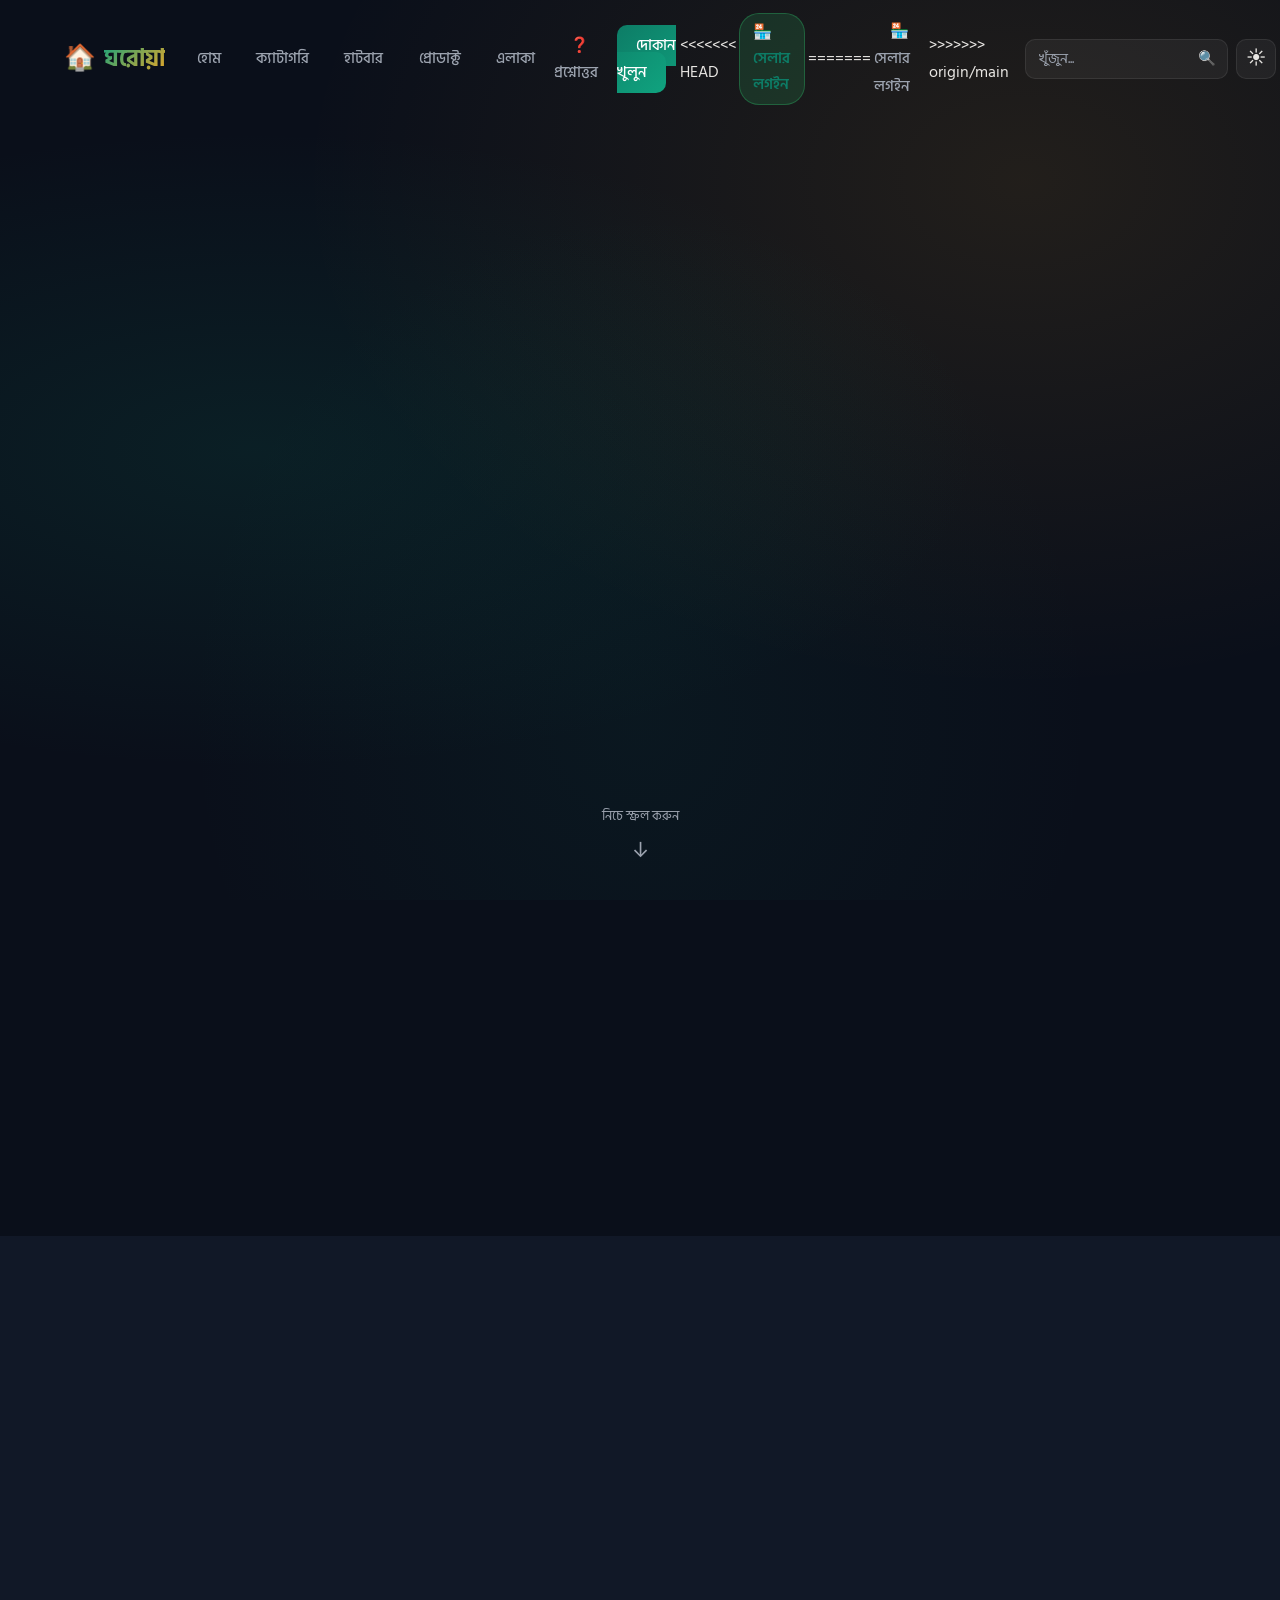
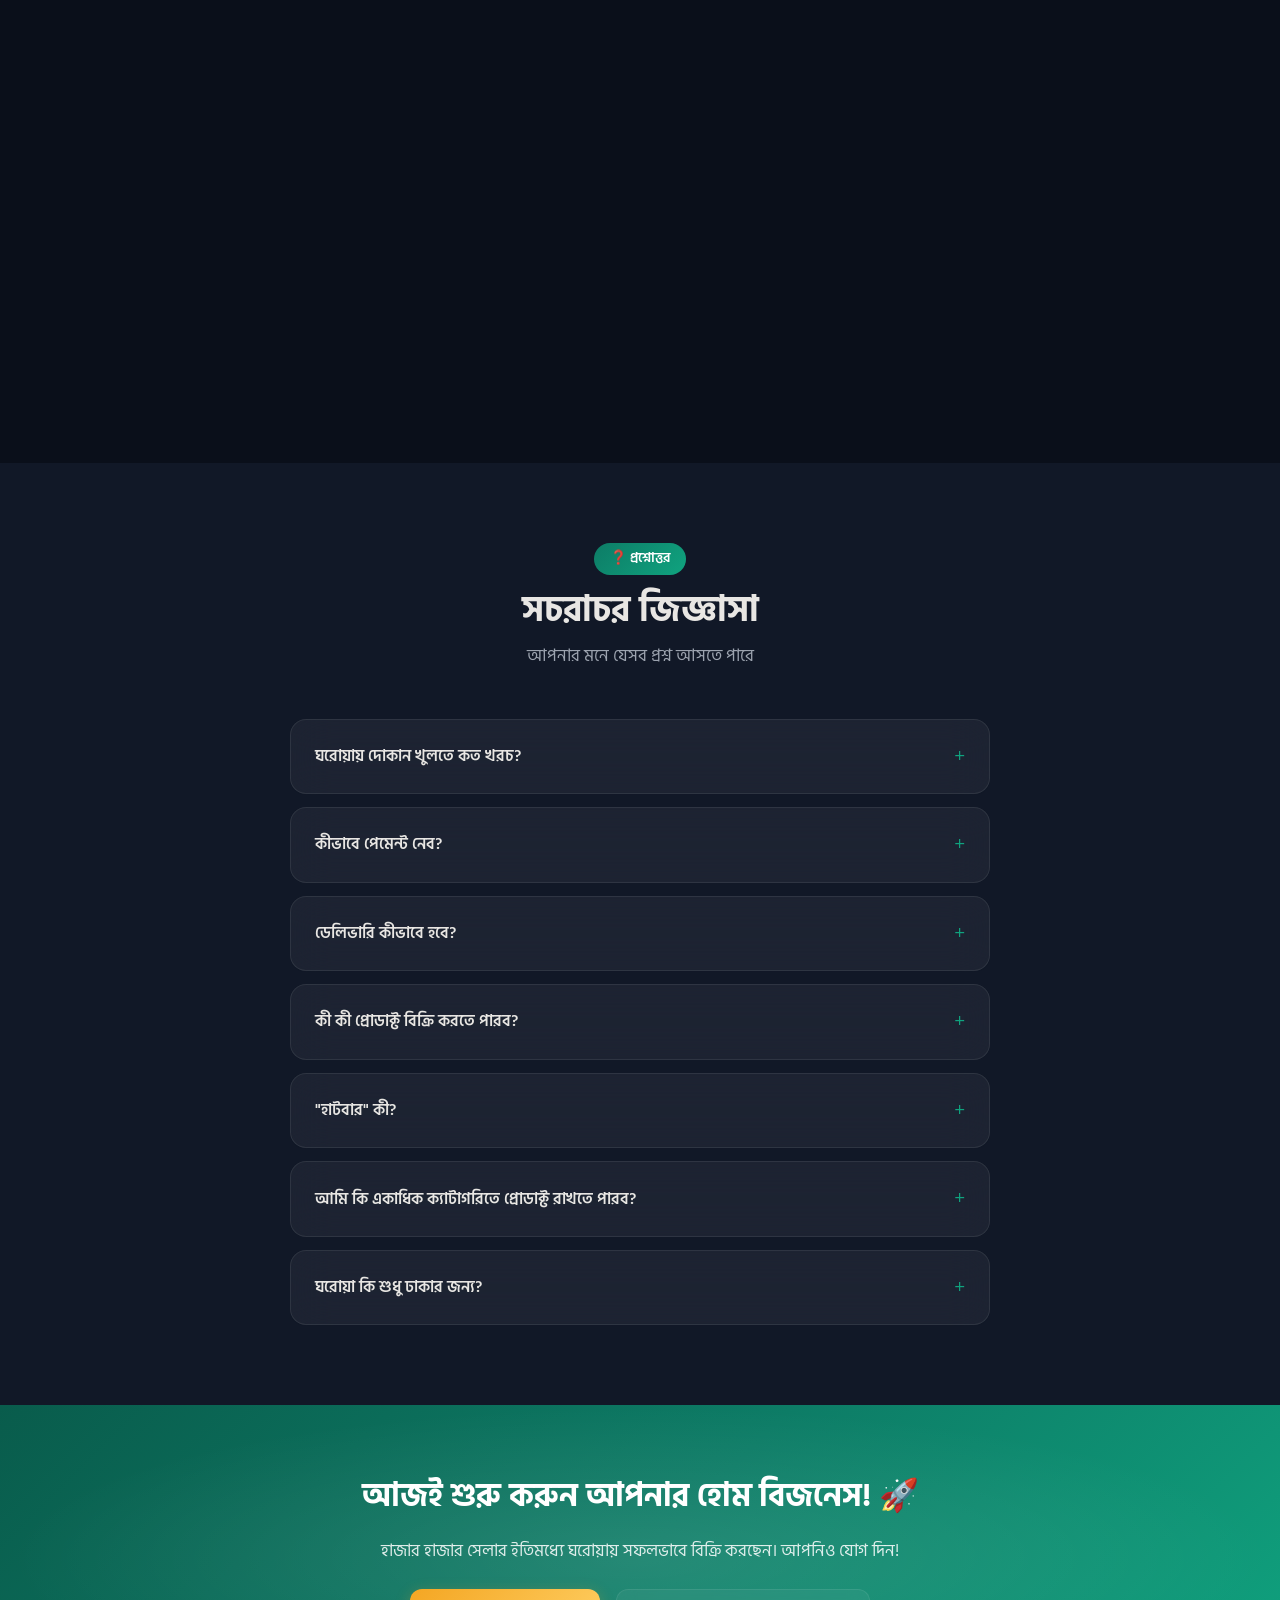
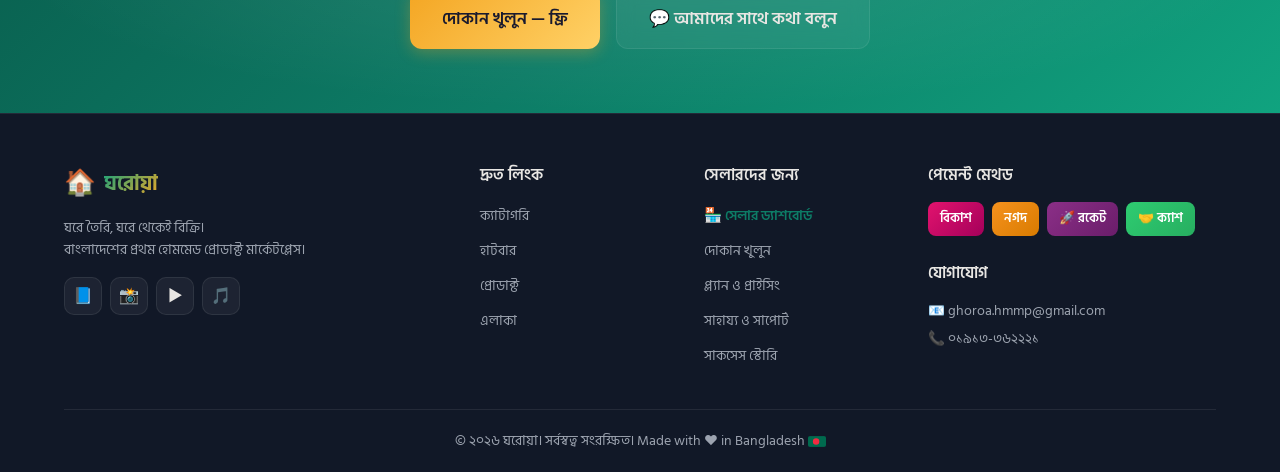
==== commit 27007c76: "Merge origin/main into main: unify complete seller suite, order khata, updated contact number and re" ====
--- a/index.html
+++ b/index.html
@@ -15,9 +15,15 @@
   <link rel="icon" href="data:image/svg+xml,<svg xmlns=%22http://www.w3.org/2000/svg%22 viewBox=%220 0 100 100%22><text y=%22.9em%22 font-size=%2290%22>🏠</text></svg>">
   <link rel="canonical" href="https://ghoroa.shop/">
   <meta name="theme-color" content="#006a4e">
-  <meta name="robots" content="index, follow">
+  <meta name="robots" content="index, follow, max-image-preview:large, max-snippet:-1, max-video-preview:-1">
   <meta name="author" content="ঘরোয়া">
   <meta name="language" content="Bengali">
+  <meta name="geo.region" content="BD">
+  <meta name="geo.placename" content="Dhaka">
+  <meta http-equiv="content-language" content="bn">
+  <link rel="alternate" hreflang="bn" href="https://ghoroa.shop/">
+  <meta property="og:locale" content="bn_BD">
+  <meta property="og:site_name" content="ঘরোয়া">
 
   <!-- Twitter Card -->
   <meta name="twitter:card" content="summary_large_image">
@@ -27,44 +33,65 @@
 
   <link rel="preconnect" href="https://fonts.googleapis.com">
   <link rel="preconnect" href="https://fonts.gstatic.com" crossorigin>
+  <link rel="preconnect" href="https://firebasestorage.googleapis.com">
+  <link rel="dns-prefetch" href="https://www.gstatic.com">
   <link href="https://fonts.googleapis.com/css2?family=Hind+Siliguri:wght@300;400;500;600;700&family=Inter:wght@300;400;500;600;700&display=swap" rel="stylesheet">
-  <link rel="stylesheet" href="css/style.css">
-
-  <!-- Structured Data: Organization -->
+
+  <!-- JSON-LD Structured Data -->
   <script type="application/ld+json">
   {
     "@context": "https://schema.org",
-    "@type": "Organization",
-    "name": "ঘরোয়া",
-    "alternateName": "Ghoroa",
-    "url": "https://ghoroa.shop",
-    "logo": "https://ghoroa.shop/assets/hero.jpg",
-    "description": "বাংলাদেশের প্রথম হোমমেড প্রোডাক্ট মার্কেটপ্লেস — আচার, পিঠা, নকশিকাঁথা, জামদানি, হস্তশিল্প সবকিছু এক জায়গায়।",
-    "areaServed": {
-      "@type": "City",
-      "name": "Dhaka",
-      "addressCountry": "BD"
-    },
-    "sameAs": []
+    "@graph": [
+      {
+        "@type": "Organization",
+        "@id": "https://ghoroa.shop/#organization",
+        "name": "ঘরোয়া - Ghoroa",
+        "url": "https://ghoroa.shop",
+        "description": "বাংলাদেশের প্রথম হোমমেড প্রোডাক্ট মার্কেটপ্লেস",
+        "foundingDate": "2026",
+        "areaServed": {
+          "@type": "City",
+          "name": "Dhaka",
+          "containedInPlace": {
+            "@type": "Country",
+            "name": "Bangladesh"
+          }
+        },
+        "contactPoint": {
+          "@type": "ContactPoint",
+          "contactType": "customer service",
+          "telephone": "+8801913362221",
+          "email": "ghoroa.hmmp@gmail.com",
+          "availableLanguage": "Bengali"
+        }
+      },
+      {
+        "@type": "WebSite",
+        "@id": "https://ghoroa.shop/#website",
+        "url": "https://ghoroa.shop",
+        "name": "ঘরোয়া",
+        "publisher": { "@id": "https://ghoroa.shop/#organization" },
+        "inLanguage": "bn",
+        "potentialAction": {
+          "@type": "SearchAction",
+          "target": "https://ghoroa.shop/?s={search_term_string}",
+          "query-input": "required name=search_term_string"
+        }
+      },
+      {
+        "@type": "BreadcrumbList",
+        "itemListElement": [
+          { "@type": "ListItem", "position": 1, "name": "হোম", "item": "https://ghoroa.shop/" },
+          { "@type": "ListItem", "position": 2, "name": "পণ্য সমূহ", "item": "https://ghoroa.shop/#products" },
+          { "@type": "ListItem", "position": 3, "name": "হাটবার", "item": "https://ghoroa.shop/#haat" },
+          { "@type": "ListItem", "position": 4, "name": "দোকান খুলুন", "item": "https://ghoroa.shop/#open-shop" }
+        ]
+      }
+    ]
   }
   </script>
-
-  <!-- Structured Data: WebSite with Search -->
-  <script type="application/ld+json">
-  {
-    "@context": "https://schema.org",
-    "@type": "WebSite",
-    "name": "ঘরোয়া",
-    "alternateName": "Ghoroa",
-    "url": "https://ghoroa.shop",
-    "inLanguage": "bn",
-    "potentialAction": {
-      "@type": "SearchAction",
-      "target": "https://ghoroa.shop/?q={search_term_string}",
-      "query-input": "required name=search_term_string"
-    }
-  }
-  </script>
+  <link rel="stylesheet" href="css/style.css">
+
 
   <!-- Structured Data: FAQPage -->
   <script type="application/ld+json">
@@ -214,8 +241,13 @@
         <li><a href="#haat">হাটবার</a></li>
         <li><a href="#products">প্রোডাক্ট</a></li>
         <li><a href="#areas">এলাকা</a></li>
+        <li><a href="#faq">❓ প্রশ্নোত্তর</a></li>
         <li><a href="#open-shop" class="nav-cta">দোকান খুলুন</a></li>
+<<<<<<< HEAD
         <li><a href="seller.html" class="nav-seller-btn" style="background:rgba(46,204,113,0.15);color:var(--primary);padding:0.4rem 0.85rem;border-radius:20px;border:1px solid rgba(46,204,113,0.3);font-weight:600;display:inline-flex;align-items:center;gap:0.3rem;">🏪 সেলার লগইন</a></li>
+=======
+        <li><a href="seller.html" class="nav-seller-btn">🏪 সেলার লগইন</a></li>
+>>>>>>> origin/main
       </ul>
 
       <div class="nav-actions">
@@ -241,8 +273,13 @@
         <li><a href="#haat">হাটবার</a></li>
         <li><a href="#products">প্রোডাক্ট</a></li>
         <li><a href="#areas">এলাকা</a></li>
+        <li><a href="#faq">❓ প্রশ্নোত্তর</a></li>
         <li><a href="#open-shop" class="nav-cta">দোকান খুলুন</a></li>
+<<<<<<< HEAD
         <li><a href="seller.html" style="color:var(--primary);font-weight:600;display:inline-block;padding:0.4rem 0;">🏪 সেলার ড্যাশবোর্ড / লগইন</a></li>
+=======
+        <li><a href="seller.html" class="nav-seller-btn" style="border:1px solid var(--primary);display:inline-block;padding:0.5rem 1rem;border-radius:8px;margin-top:0.25rem;">🏪 সেলার লগইন</a></li>
+>>>>>>> origin/main
       </ul>
     </div>
   </nav>
@@ -440,7 +477,6 @@
             <h3>📖 গল্পের দোকান</h3>
             <p id="modal-story-text"></p>
           </div>
-
           <div class="modal-actions" style="display:flex;gap:0.75rem;flex-wrap:wrap;">
             <a href="#" class="btn btn-success btn-lg" id="modal-whatsapp" target="_blank" rel="noopener" style="flex:1;min-width:180px;justify-content:center;">
               💬 WhatsApp-এ অর্ডার
@@ -510,6 +546,25 @@
             </div>
           </div>
 
+          <div class="payment-methods" style="margin-top:1rem;padding:1rem;background:var(--surface-2, rgba(255,255,255,0.05));border-radius:12px;border:1px solid var(--border);">
+            <p style="font-size:0.85rem;color:var(--text-muted);margin-bottom:0.75rem;text-align:center;">💳 পেমেন্ট মেথড</p>
+            <div style="display:flex;flex-wrap:wrap;gap:0.5rem;justify-content:center;">
+              <span class="payment-badge" style="display:inline-flex;align-items:center;gap:0.35rem;padding:0.4rem 0.75rem;border-radius:8px;font-size:0.8rem;font-weight:600;background:linear-gradient(135deg,#E2136E,#A4005A);color:white;">
+                <svg width="16" height="16" viewBox="0 0 24 24" fill="white"><circle cx="12" cy="12" r="10"/><text x="6" y="16" font-size="11" fill="#E2136E" font-weight="bold">b</text></svg>
+                বিকাশ
+              </span>
+              <span class="payment-badge" style="display:inline-flex;align-items:center;gap:0.35rem;padding:0.4rem 0.75rem;border-radius:8px;font-size:0.8rem;font-weight:600;background:linear-gradient(135deg,#F6921E,#D97B00);color:white;">
+                <svg width="16" height="16" viewBox="0 0 24 24" fill="white"><circle cx="12" cy="12" r="10"/><text x="5" y="16" font-size="10" fill="#F6921E" font-weight="bold">N</text></svg>
+                নগদ
+              </span>
+              <span class="payment-badge" style="display:inline-flex;align-items:center;gap:0.35rem;padding:0.4rem 0.75rem;border-radius:8px;font-size:0.8rem;font-weight:600;background:linear-gradient(135deg,#8B2F87,#6A1D6A);color:white;">
+                🚀 রকেট
+              </span>
+              <span class="payment-badge" style="display:inline-flex;align-items:center;gap:0.35rem;padding:0.4rem 0.75rem;border-radius:8px;font-size:0.8rem;font-weight:600;background:linear-gradient(135deg,#2ecc71,#27ae60);color:white;">
+                🤝 ক্যাশ অন ডেলিভারি
+              </span>
+            </div>
+          </div>
           <div class="modal-share">
             <span>শেয়ার করুন:</span>
             <button class="share-btn" data-platform="facebook" aria-label="ফেসবুকে শেয়ার">📘</button>
@@ -518,6 +573,78 @@
           </div>
         </div>
       </div>
+    </div>
+  </div>
+
+  <!-- ===================== DIRECT ORDER MODAL ===================== -->
+  <div class="modal-overlay" id="order-modal" style="display:none;">
+    <div class="modal-content glass" style="max-width:520px;padding:2rem;">
+      <button class="modal-close" onclick="closeOrderModal()" aria-label="বন্ধ করুন">✕</button>
+      <div class="order-modal-header" style="text-align:center;margin-bottom:1.5rem;">
+        <span style="font-size:2.5rem;display:inline-block;margin-bottom:0.25rem;">🛍️</span>
+        <h2 style="font-size:1.6rem;margin-bottom:0.25rem;">সহজ অর্ডার</h2>
+        <p style="color:var(--text-muted);font-size:0.95rem;">পণ্যটি পেতে নিচের প্রয়োজনীয় তথ্যগুলো পূরণ করুন</p>
+      </div>
+
+      <div id="order-product-summary" style="display:flex;gap:1rem;align-items:center;background:rgba(255,255,255,0.05);padding:0.75rem 1rem;border-radius:10px;margin-bottom:1.25rem;border:1px solid var(--border);">
+        <img id="order-summary-img" src="" alt="" style="width:55px;height:55px;border-radius:8px;object-fit:cover;">
+        <div style="flex:1;">
+          <h4 id="order-summary-title" style="margin:0 0 0.25rem 0;font-size:1.05rem;">পণ্য</h4>
+          <span id="order-summary-price" style="color:var(--primary-light);font-weight:bold;font-size:1.1rem;">৳ 0</span>
+        </div>
+      </div>
+
+      <form id="direct-order-form" onsubmit="handleDirectOrderSubmit(event)">
+        <input type="hidden" id="order-product-id">
+        <input type="hidden" id="order-seller-id">
+        <div class="form-group" style="margin-bottom:1rem;">
+          <label style="display:block;margin-bottom:0.35rem;font-weight:500;">আপনার নাম *</label>
+          <input type="text" id="order-buyer-name" required placeholder="যেমন: ফারহানা করিম" style="width:100%;padding:0.65rem;border-radius:8px;border:1px solid var(--border);background:var(--bg);color:var(--text);">
+        </div>
+        <div class="form-row" style="display:grid;grid-template-columns:1fr 1fr;gap:0.75rem;margin-bottom:1rem;">
+          <div class="form-group">
+            <label style="display:block;margin-bottom:0.35rem;font-weight:500;">মোবাইল নম্বর *</label>
+            <input type="tel" id="order-buyer-phone" required placeholder="01XXXXXXXXX" style="width:100%;padding:0.65rem;border-radius:8px;border:1px solid var(--border);background:var(--bg);color:var(--text);">
+          </div>
+          <div class="form-group">
+            <label style="display:block;margin-bottom:0.35rem;font-weight:500;">পরিমাণ (সংখ্যা) *</label>
+            <input type="number" id="order-quantity" value="1" min="1" max="50" required onchange="updateOrderTotal()" style="width:100%;padding:0.65rem;border-radius:8px;border:1px solid var(--border);background:var(--bg);color:var(--text);">
+          </div>
+        </div>
+        <div class="form-group" style="margin-bottom:1rem;">
+          <label style="display:block;margin-bottom:0.35rem;font-weight:500;">এলাকা / থানা *</label>
+          <select id="order-buyer-area" required style="width:100%;padding:0.65rem;border-radius:8px;border:1px solid var(--border);background:var(--bg);color:var(--text);">
+            <option value="">এলাকা নির্বাচন করুন</option>
+          </select>
+        </div>
+        <div class="form-group" style="margin-bottom:1rem;">
+          <label style="display:block;margin-bottom:0.35rem;font-weight:500;">ডেলিভারির সম্পূর্ণ ঠিকানা *</label>
+          <textarea id="order-buyer-address" required rows="2" placeholder="বাড়ি/রোড/ফ্ল্যাট নম্বর বা এলাকার ল্যান্ডমার্ক..." style="width:100%;padding:0.65rem;border-radius:8px;border:1px solid var(--border);background:var(--bg);color:var(--text);"></textarea>
+        </div>
+        <div class="form-group" style="margin-bottom:1.25rem;">
+          <label style="display:block;margin-bottom:0.35rem;font-weight:500;">পেমেন্ট পদ্ধতি</label>
+          <div style="display:grid;grid-template-columns:1fr 1fr;gap:0.5rem;">
+            <label style="display:flex;align-items:center;gap:0.5rem;padding:0.6rem;border:1px solid var(--border);border-radius:8px;cursor:pointer;background:rgba(255,255,255,0.03);">
+              <input type="radio" name="order-payment" value="cod" checked>
+              <span>🤝 ক্যাশ অন ডেলিভারি</span>
+            </label>
+            <label style="display:flex;align-items:center;gap:0.5rem;padding:0.6rem;border:1px solid var(--border);border-radius:8px;cursor:pointer;background:rgba(255,255,255,0.03);">
+              <input type="radio" name="order-payment" value="bkash">
+              <span>📱 বিকাশ / নগদ</span>
+            </label>
+          </div>
+        </div>
+
+        <div style="display:flex;justify-content:space-between;align-items:center;padding:0.75rem 0;border-top:1px solid var(--border);margin-bottom:1.25rem;">
+          <span style="font-size:1.1rem;font-weight:600;">সর্বমোট মূল্য:</span>
+          <span id="order-total-amount" style="font-size:1.3rem;font-weight:bold;color:var(--accent);">৳ 0</span>
+        </div>
+
+        <div style="display:flex;gap:0.75rem;">
+          <button type="button" class="btn btn-secondary" onclick="closeOrderModal()" style="flex:1;">বাতিল</button>
+          <button type="submit" id="order-submit-btn" class="btn btn-primary" style="flex:2;">✅ অর্ডার নিশ্চিত করুন</button>
+        </div>
+      </form>
     </div>
   </div>
 
@@ -721,13 +848,75 @@
   <!-- ===================== FAQ ===================== -->
   <section id="faq" class="section section-alt">
     <div class="container">
-      <div class="section-header animate-on-scroll">
+      <div class="section-header animate-on-scroll visible">
         <span class="section-tag">❓ প্রশ্নোত্তর</span>
         <h2 class="section-title">সচরাচর জিজ্ঞাসা</h2>
         <p class="section-subtitle">আপনার মনে যেসব প্রশ্ন আসতে পারে</p>
       </div>
       <div class="faq-list" id="faq-list">
-        <!-- Rendered by JavaScript -->
+        <div class="faq-item glass animate-on-scroll visible">
+          <button class="faq-question" onclick="toggleFAQ(this)" aria-expanded="false">
+            <span>ঘরোয়ায় দোকান খুলতে কত খরচ?</span>
+            <span class="faq-icon">+</span>
+          </button>
+          <div class="faq-answer">
+            <p>সম্পূর্ণ ফ্রি! কোনো রেজিস্ট্রেশন ফি, মাসিক চার্জ বা কমিশন নেই। আপনি যা বিক্রি করবেন, পুরো টাকাটাই আপনার।</p>
+          </div>
+        </div>
+        <div class="faq-item glass animate-on-scroll visible">
+          <button class="faq-question" onclick="toggleFAQ(this)" aria-expanded="false">
+            <span>কীভাবে পেমেন্ট নেব?</span>
+            <span class="faq-icon">+</span>
+          </button>
+          <div class="faq-answer">
+            <p>বিকাশ, নগদ, রকেট — যেকোনো মোবাইল ব্যাংকিং-এ সরাসরি পেমেন্ট নিতে পারবেন। ক্যাশ অন ডেলিভারিও সাপোর্ট করি।</p>
+          </div>
+        </div>
+        <div class="faq-item glass animate-on-scroll visible">
+          <button class="faq-question" onclick="toggleFAQ(this)" aria-expanded="false">
+            <span>ডেলিভারি কীভাবে হবে?</span>
+            <span class="faq-icon">+</span>
+          </button>
+          <div class="faq-answer">
+            <p>আপনার এলাকায় নিজে ডেলিভারি দিতে পারেন (ফ্রি), অথবা আমাদের পার্টনার — পাঠাও, রেডএক্স, স্টেডফাস্ট-এর মাধ্যমে সারা ঢাকায় ডেলিভারি দিতে পারবেন।</p>
+          </div>
+        </div>
+        <div class="faq-item glass animate-on-scroll visible">
+          <button class="faq-question" onclick="toggleFAQ(this)" aria-expanded="false">
+            <span>কী কী প্রোডাক্ট বিক্রি করতে পারব?</span>
+            <span class="faq-icon">+</span>
+          </button>
+          <div class="faq-answer">
+            <p>ঘরে তৈরি খাবার, হস্তশিল্প, পোশাক, আর্ট, প্রাকৃতিক প্রোডাক্ট, কাস্টম গিফট — যেকোনো হোমমেড বা হ্যান্ডমেড প্রোডাক্ট বিক্রি করতে পারবেন।</p>
+          </div>
+        </div>
+        <div class="faq-item glass animate-on-scroll visible">
+          <button class="faq-question" onclick="toggleFAQ(this)" aria-expanded="false">
+            <span>"হাটবার" কী?</span>
+            <span class="faq-icon">+</span>
+          </button>
+          <div class="faq-answer">
+            <p>হাটবার হলো আমাদের ইউনিক ফিচার — নির্দিষ্ট দিনে ও সময়ে আপনি একটি "ফ্ল্যাশ হাট" বসাতে পারবেন। যেমন "প্রতি শুক্রবার পিঠার হাট"। এতে কাস্টমারদের মধ্যে excitement তৈরি হয়, বিক্রি বাড়ে।</p>
+          </div>
+        </div>
+        <div class="faq-item glass animate-on-scroll visible">
+          <button class="faq-question" onclick="toggleFAQ(this)" aria-expanded="false">
+            <span>আমি কি একাধিক ক্যাটাগরিতে প্রোডাক্ট রাখতে পারব?</span>
+            <span class="faq-icon">+</span>
+          </button>
+          <div class="faq-answer">
+            <p>অবশ্যই! আপনি একই দোকানে যত খুশি ক্যাটাগরিতে প্রোডাক্ট রাখতে পারবেন।</p>
+          </div>
+        </div>
+        <div class="faq-item glass animate-on-scroll visible">
+          <button class="faq-question" onclick="toggleFAQ(this)" aria-expanded="false">
+            <span>ঘরোয়া কি শুধু ঢাকার জন্য?</span>
+            <span class="faq-icon">+</span>
+          </button>
+          <div class="faq-answer">
+            <p>আপাতত ঢাকার সব এলাকায় সার্ভিস দিচ্ছি। শীঘ্রই চট্টগ্রাম, সিলেট, রাজশাহীসহ সারা বাংলাদেশে সম্প্রসারিত হবে।</p>
+          </div>
+        </div>
       </div>
     </div>
   </section>
@@ -735,12 +924,12 @@
   <!-- ===================== CTA BANNER ===================== -->
   <section class="cta-banner">
     <div class="container">
-      <div class="cta-content animate-on-scroll">
+      <div class="cta-content animate-on-scroll visible">
         <h2>আজই শুরু করুন আপনার হোম বিজনেস! 🚀</h2>
         <p>হাজার হাজার সেলার ইতিমধ্যে ঘরোয়ায় সফলভাবে বিক্রি করছেন। আপনিও যোগ দিন!</p>
         <div class="cta-buttons">
           <a href="#open-shop" class="btn btn-accent btn-lg">দোকান খুলুন — ফ্রি</a>
-          <a href="https://wa.me/8801XXXXXXXXX?text=ঘরোয়া সম্পর্কে জানতে চাই" class="btn btn-secondary btn-lg" target="_blank" rel="noopener">💬 আমাদের সাথে কথা বলুন</a>
+          <a href="https://wa.me/8801913362221?text=ঘরোয়া সম্পর্কে জানতে চাই" class="btn btn-secondary btn-lg" target="_blank" rel="noopener">💬 আমাদের সাথে কথা বলুন</a>
         </div>
       </div>
     </div>
@@ -792,14 +981,14 @@
         <div class="footer-col">
           <h4>পেমেন্ট মেথড</h4>
           <div class="footer-payment">
-            <div class="payment-badge glass">বিকাশ</div>
-            <div class="payment-badge glass">নগদ</div>
-            <div class="payment-badge glass">রকেট</div>
-            <div class="payment-badge glass">ক্যাশ</div>
+            <div class="payment-badge" style="background:linear-gradient(135deg,#E2136E,#A4005A);color:white;padding:0.4rem 0.75rem;border-radius:8px;font-weight:600;font-size:0.8rem;">বিকাশ</div>
+            <div class="payment-badge" style="background:linear-gradient(135deg,#F6921E,#D97B00);color:white;padding:0.4rem 0.75rem;border-radius:8px;font-weight:600;font-size:0.8rem;">নগদ</div>
+            <div class="payment-badge" style="background:linear-gradient(135deg,#8B2F87,#6A1D6A);color:white;padding:0.4rem 0.75rem;border-radius:8px;font-weight:600;font-size:0.8rem;">🚀 রকেট</div>
+            <div class="payment-badge" style="background:linear-gradient(135deg,#2ecc71,#27ae60);color:white;padding:0.4rem 0.75rem;border-radius:8px;font-weight:600;font-size:0.8rem;">🤝 ক্যাশ</div>
           </div>
           <h4 style="margin-top: 1.5rem;">যোগাযোগ</h4>
-          <p>📧 hello@ghoroa.com</p>
-          <p>📞 01913362221</p>
+          <p>📧 <a href="mailto:ghoroa.hmmp@gmail.com" style="color:inherit;text-decoration:none;">ghoroa.hmmp@gmail.com</a></p>
+          <p>📞 <a href="tel:01913362221" style="color:inherit;text-decoration:none;">০১৯১৩-৩৬২২২১</a></p>
         </div>
       </div>
 
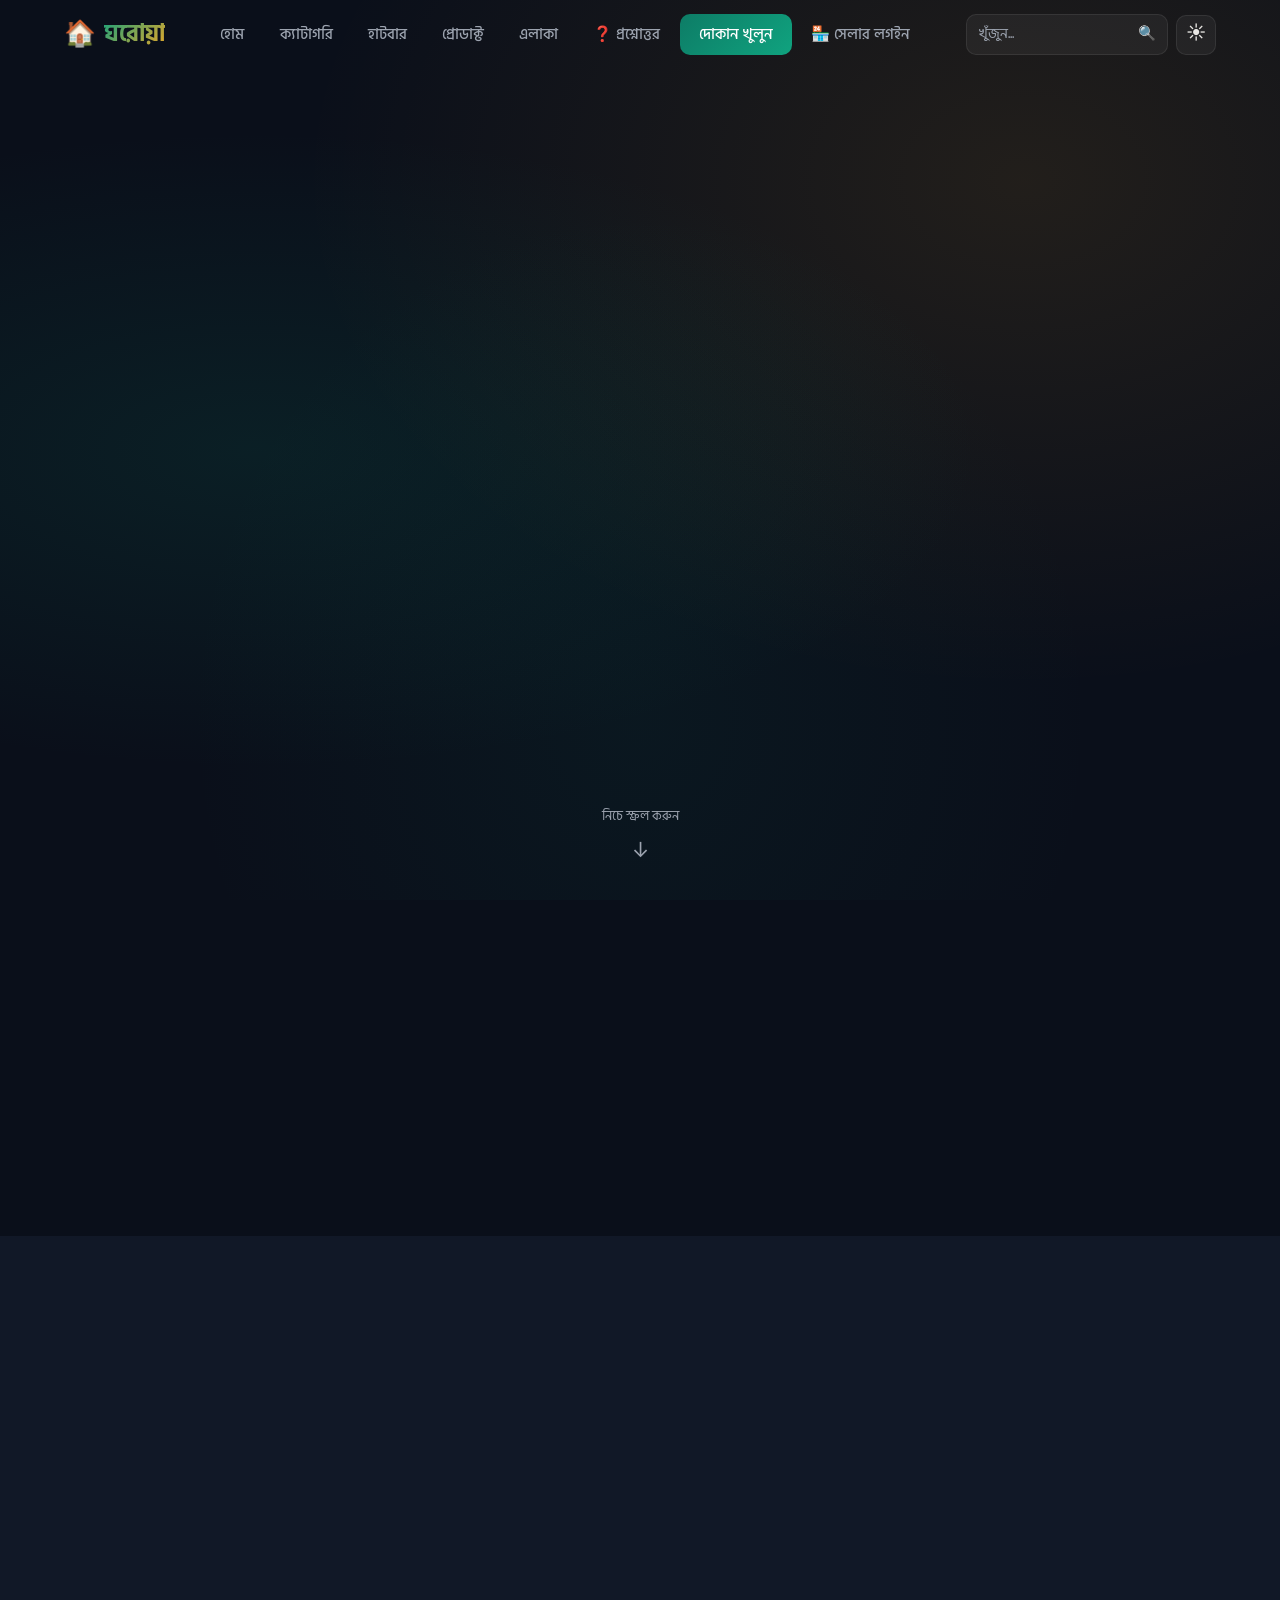
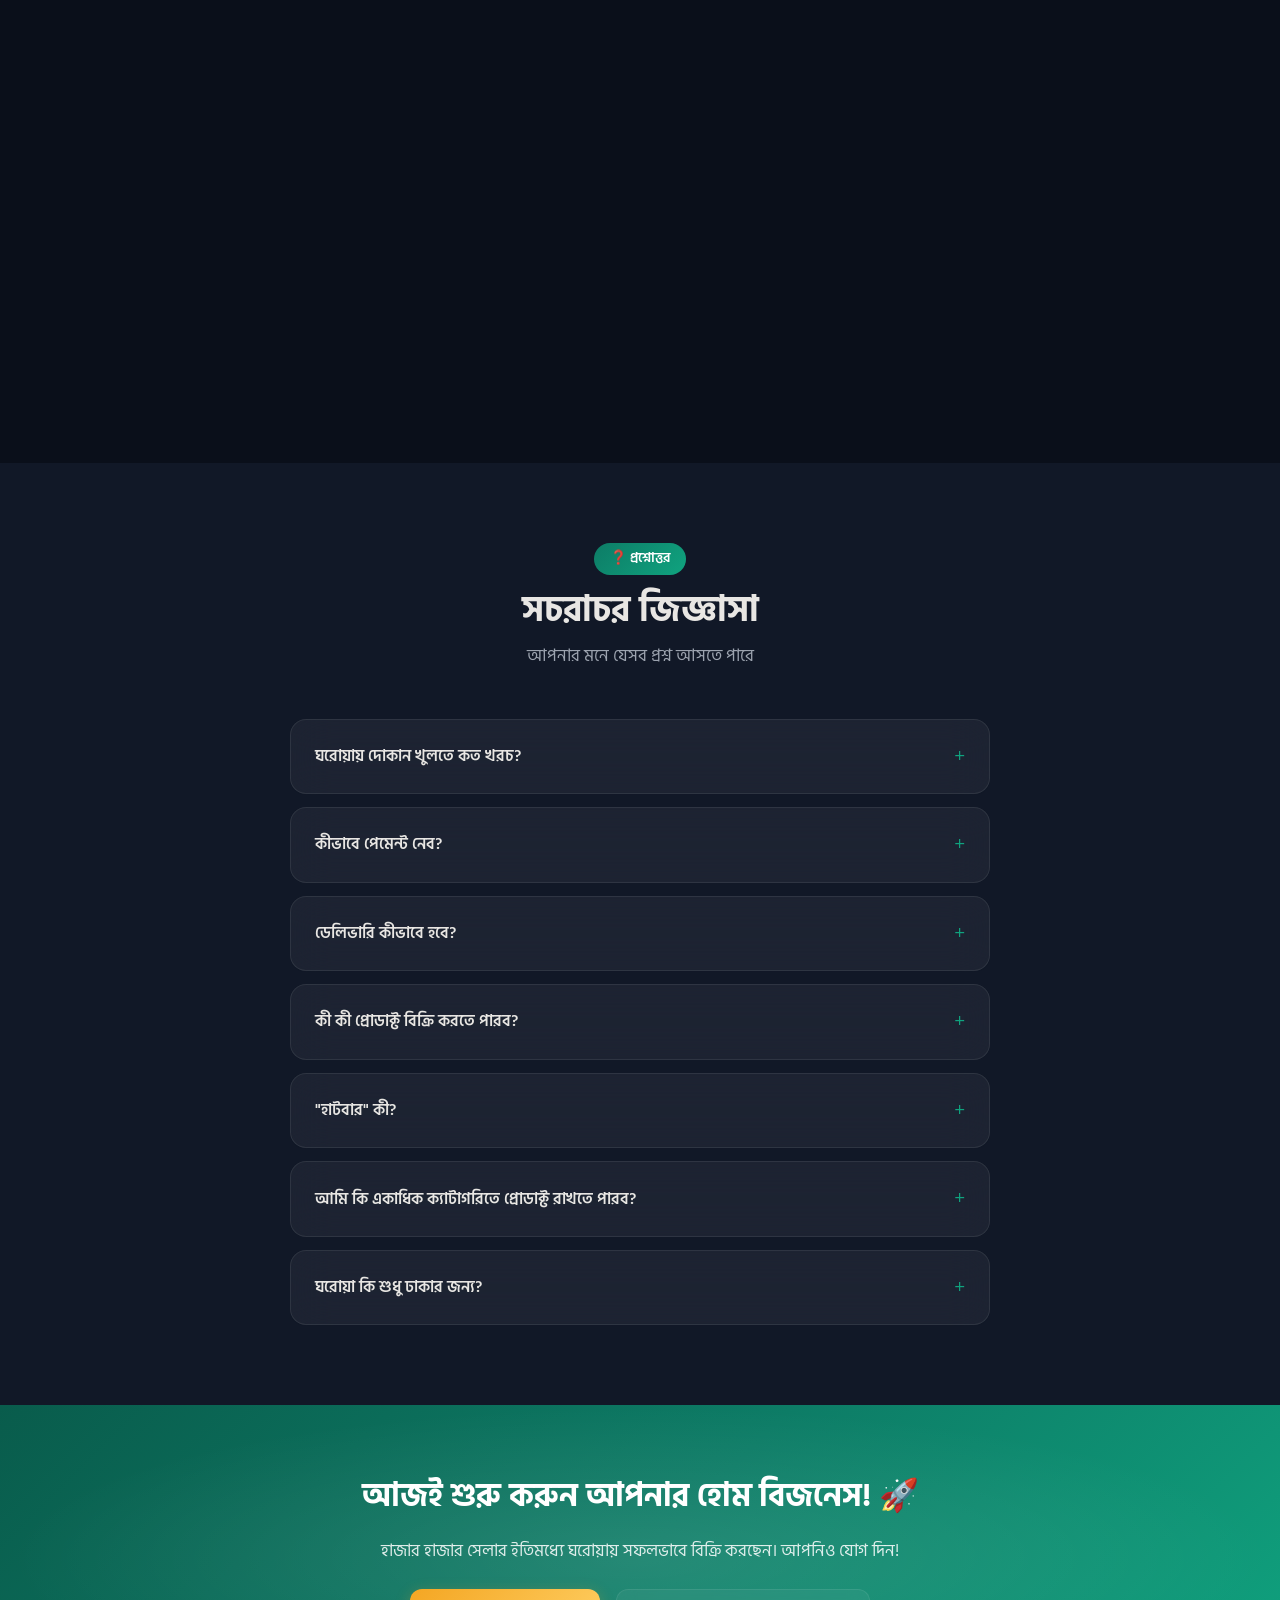
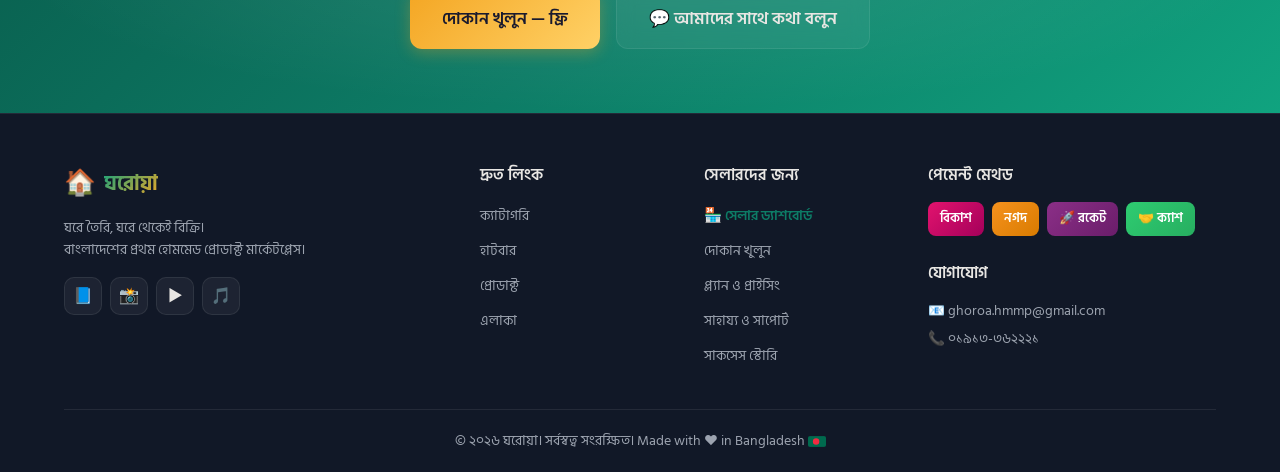
==== commit 5cac3c84: "Fix menu issues: resolve HTML structure bugs, remove duplicate JS functions, fix mobile menu display" ====
--- a/index.html
+++ b/index.html
@@ -227,62 +227,53 @@
 </head>
 <body>
 
-  <!-- ===================== NAVBAR ===================== -->
-  <nav class="navbar" id="navbar">
-    <div class="container nav-container">
-      <a href="#" class="nav-logo">
-        <span class="logo-icon">🏠</span>
-        <span class="logo-text">ঘরোয়া</span>
-      </a>
-
-      <ul class="nav-links" id="nav-links">
-        <li><a href="#hero">হোম</a></li>
-        <li><a href="#categories">ক্যাটাগরি</a></li>
-        <li><a href="#haat">হাটবার</a></li>
-        <li><a href="#products">প্রোডাক্ট</a></li>
-        <li><a href="#areas">এলাকা</a></li>
-        <li><a href="#faq">❓ প্রশ্নোত্তর</a></li>
-        <li><a href="#open-shop" class="nav-cta">দোকান খুলুন</a></li>
-<<<<<<< HEAD
-        <li><a href="seller.html" class="nav-seller-btn" style="background:rgba(46,204,113,0.15);color:var(--primary);padding:0.4rem 0.85rem;border-radius:20px;border:1px solid rgba(46,204,113,0.3);font-weight:600;display:inline-flex;align-items:center;gap:0.3rem;">🏪 সেলার লগইন</a></li>
-=======
-        <li><a href="seller.html" class="nav-seller-btn">🏪 সেলার লগইন</a></li>
->>>>>>> origin/main
-      </ul>
-
-      <div class="nav-actions">
-        <div class="search-bar" id="search-bar">
-          <input type="text" id="search-input" placeholder="খুঁজুন..." aria-label="প্রোডাক্ট খুঁজুন">
-          <button class="search-btn" aria-label="সার্চ">🔍</button>
-        </div>
-        <button class="theme-toggle" id="theme-toggle" aria-label="থিম পরিবর্তন">🌙</button>
-        <button class="mobile-menu-btn" id="mobile-menu-btn" aria-label="মেনু">
-          <span></span><span></span><span></span>
-        </button>
-      </div>
-    </div>
-
-    <!-- Mobile Menu -->
-    <div class="mobile-menu" id="mobile-menu">
-      <div class="mobile-search-wrapper">
-        <input type="text" id="mobile-search-input" placeholder="🔍 প্রোডাক্ট খুঁজুন..." aria-label="প্রোডাক্ট খুঁজুন">
-      </div>
-      <ul>
-        <li><a href="#hero">হোম</a></li>
-        <li><a href="#categories">ক্যাটাগরি</a></li>
-        <li><a href="#haat">হাটবার</a></li>
-        <li><a href="#products">প্রোডাক্ট</a></li>
-        <li><a href="#areas">এলাকা</a></li>
-        <li><a href="#faq">❓ প্রশ্নোত্তর</a></li>
-        <li><a href="#open-shop" class="nav-cta">দোকান খুলুন</a></li>
-<<<<<<< HEAD
-        <li><a href="seller.html" style="color:var(--primary);font-weight:600;display:inline-block;padding:0.4rem 0;">🏪 সেলার ড্যাশবোর্ড / লগইন</a></li>
-=======
-        <li><a href="seller.html" class="nav-seller-btn" style="border:1px solid var(--primary);display:inline-block;padding:0.5rem 1rem;border-radius:8px;margin-top:0.25rem;">🏪 সেলার লগইন</a></li>
->>>>>>> origin/main
-      </ul>
-    </div>
-  </nav>
+<!-- ===================== NAVBAR ===================== -->
+   <nav class="navbar" id="navbar">
+     <div class="container nav-container">
+       <a href="#" class="nav-logo">
+         <span class="logo-icon">🏠</span>
+         <span class="logo-text">ঘরোয়া</span>
+       </a>
+
+       <ul class="nav-links" id="nav-links">
+          <li><a href="#hero">হোম</a></li>
+          <li><a href="#categories">ক্যাটাগরি</a></li>
+          <li><a href="#haat">হাটবার</a></li>
+          <li><a href="#products">প্রোডাক্ট</a></li>
+          <li><a href="#areas">এলাকা</a></li>
+          <li><a href="#faq">❓ প্রশ্নোত্তর</a></li>
+          <li><a href="#open-shop" class="nav-cta">দোকান খুলুন</a></li>
+          <li><a href="seller.html" class="nav-seller-btn">🏪 সেলার লগইন</a></li>
+       </ul>
+
+       <div class="nav-actions">
+         <div class="search-bar" id="search-bar">
+<input type="text" id="search-input" placeholder="খুঁজুন..." aria-label="প্রোডাক্ট খুঁজুন">
+            <button class="search-btn" aria-label="সার্চ">🔍</button>
+          </div>
+          <button class="theme-toggle" id="theme-toggle" aria-label="থিম পরিবর্তন">🌙</button>
+          <button class="mobile-menu-btn" id="mobile-menu-btn" aria-label="মেনু">
+            <span></span><span></span><span></span>
+          </button>
+      </div>
+    </nav>
+
+<!-- Mobile Menu -->
+     <div class="mobile-menu" id="mobile-menu">
+       <div class="mobile-search-wrapper">
+         <input type="text" id="mobile-search-input" placeholder="🔍 প্রোডাক্ট খুঁজুন..." aria-label="প্রোডাক্ট খুঁজুন">
+       </div>
+       <ul>
+          <li><a href="#hero">হোম</a></li>
+          <li><a href="#categories">ক্যাটাগরি</a></li>
+          <li><a href="#haat">হাটবার</a></li>
+          <li><a href="#products">প্রোডাক্ট</a></li>
+          <li><a href="#areas">এলাকা</a></li>
+          <li><a href="#faq">❓ প্রশ্নোত্তর</a></li>
+          <li><a href="#open-shop" class="nav-cta">দোকান খুলুন</a></li>
+          <li><a href="seller.html" class="nav-seller-btn" style="border:1px solid var(--primary);display:inline-block;padding:0.5rem 1rem;border-radius:8px;margin-top:0.25rem;">🏪 সেলার লগইন</a></li>
+</ul>
+      </div>
 
   <!-- ===================== HERO SECTION ===================== -->
   <section id="hero" class="hero">
--- a/css/style.css
+++ b/css/style.css
@@ -340,7 +340,7 @@
   pointer-events: none;
   transition: opacity 0.3s ease;
 }
-.mobile-menu.active { opacity: 1; pointer-events: all; }
+.mobile-menu.active { opacity: 1; pointer-events: all; display: block; }
 .mobile-menu ul { display: flex; flex-direction: column; gap: 0.5rem; }
 .mobile-menu ul li a {
   display: block;
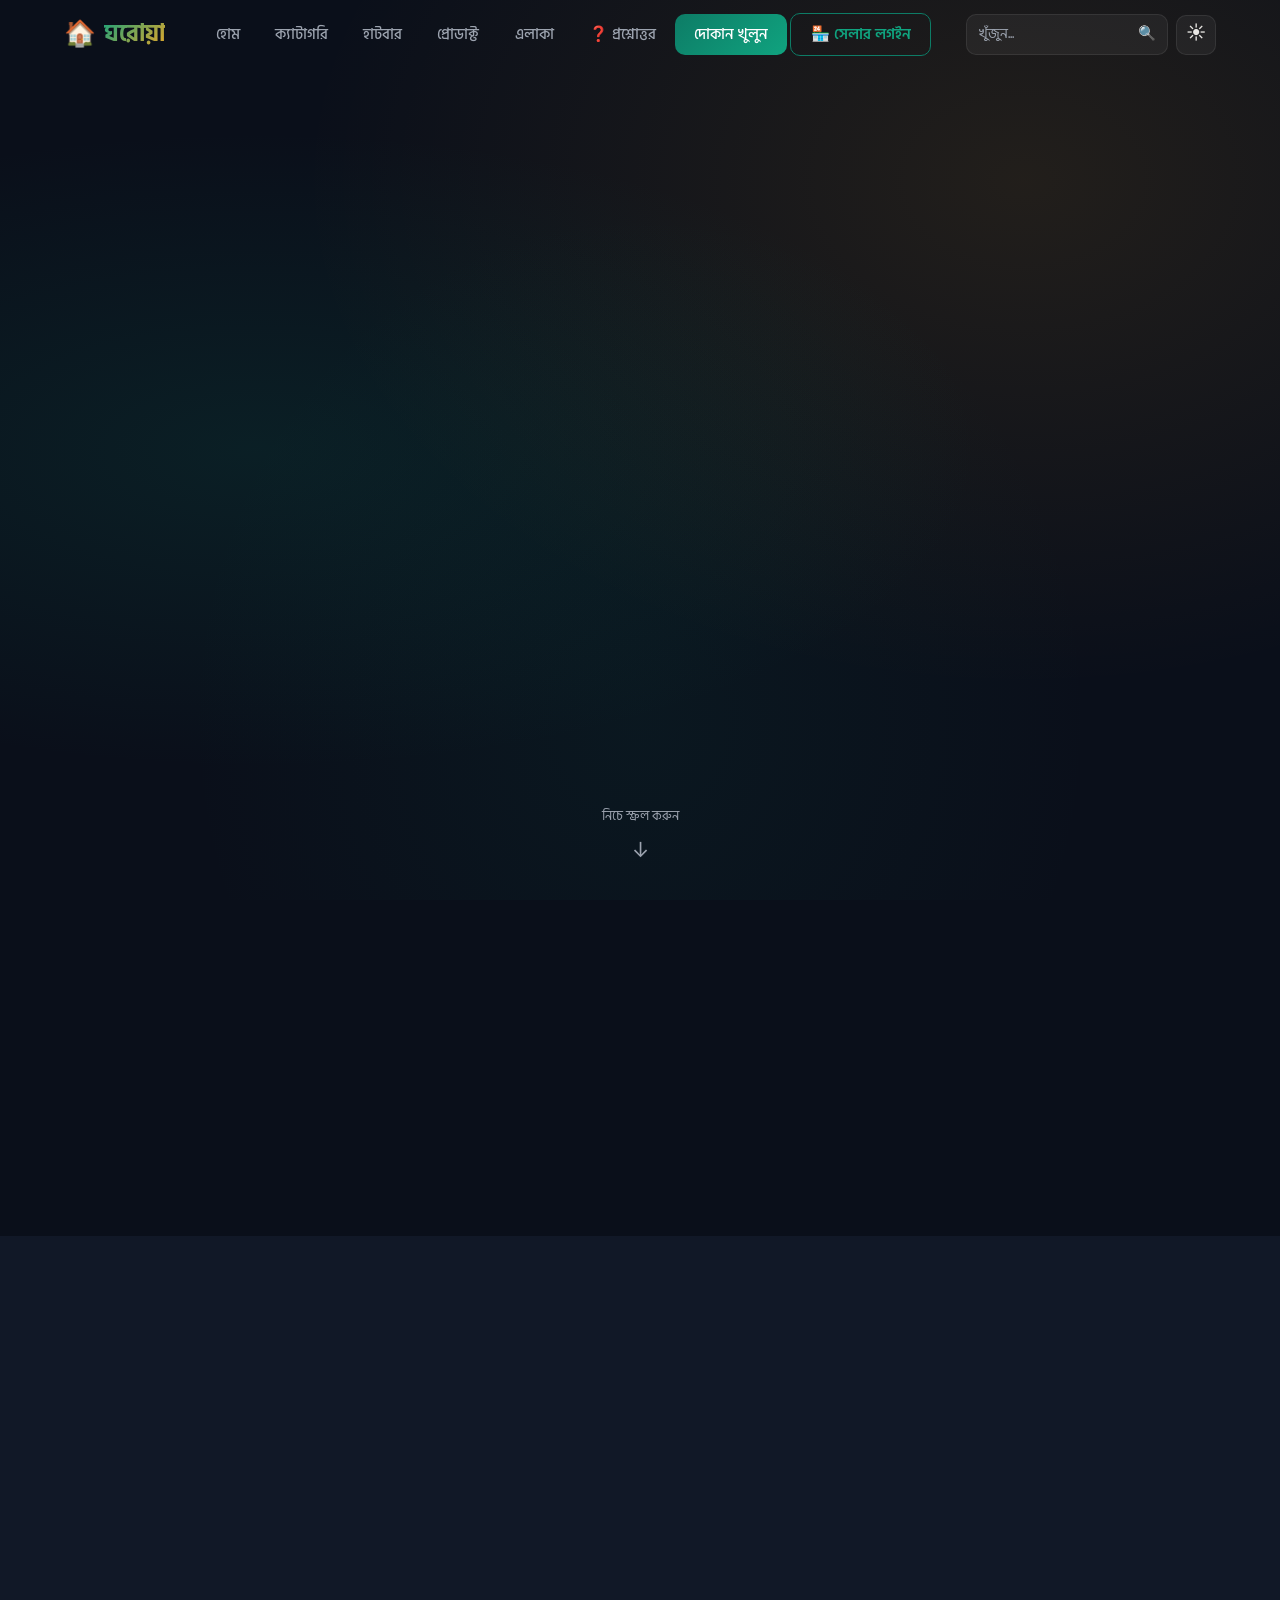
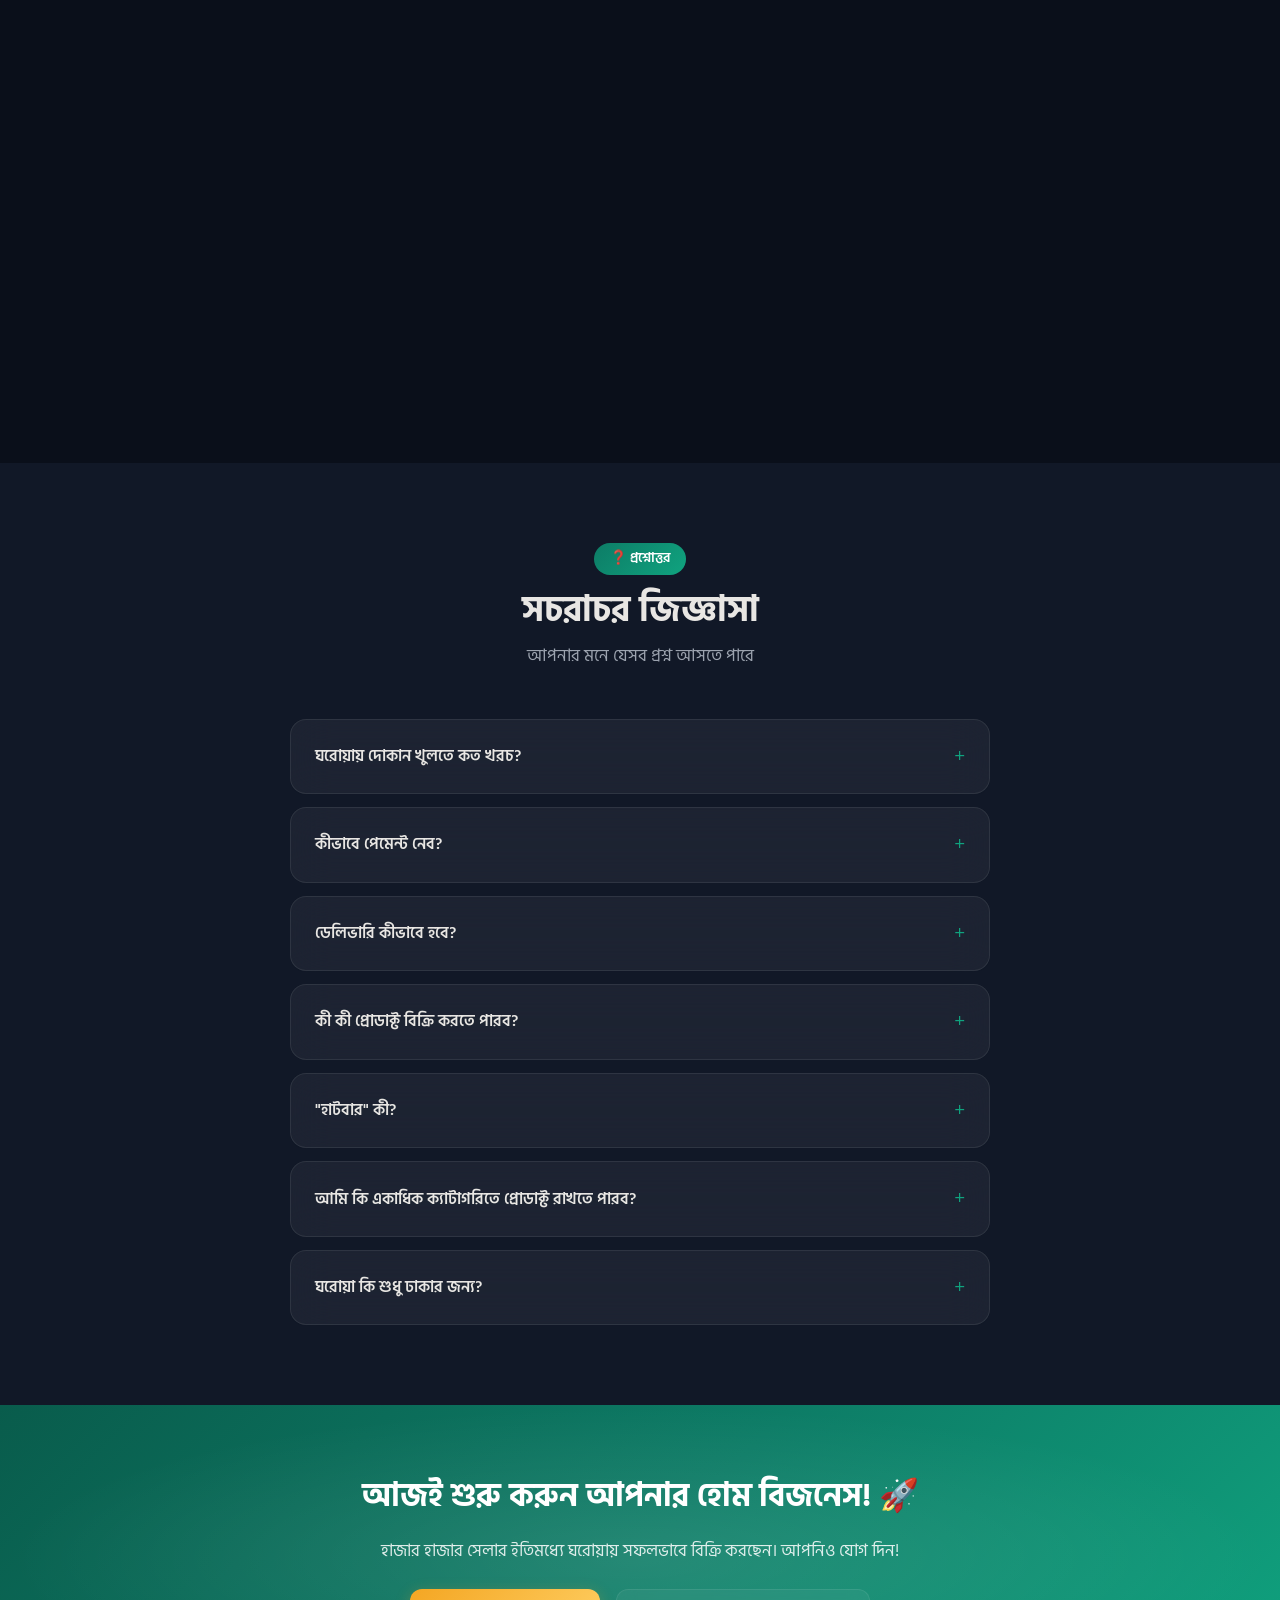
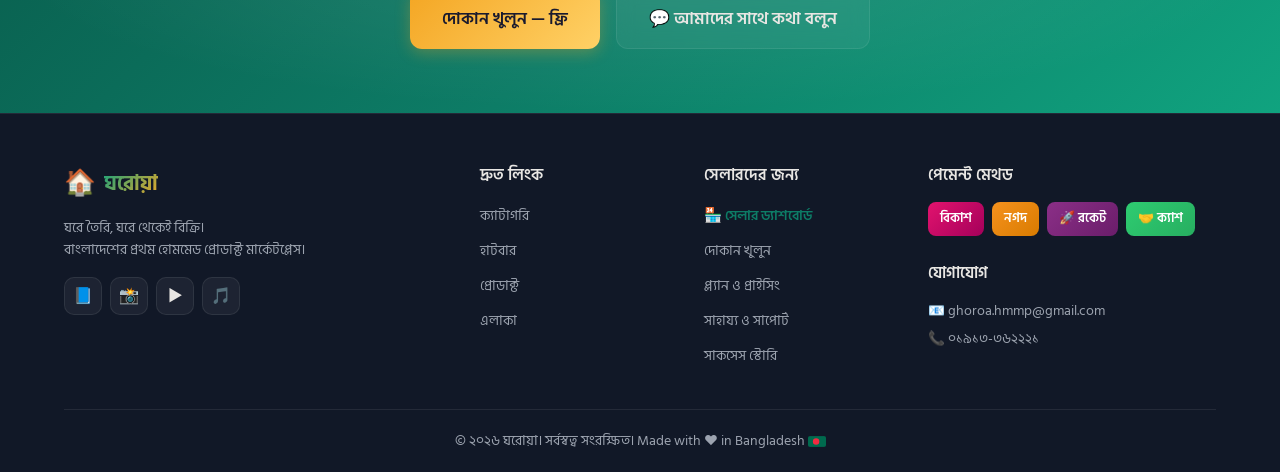
==== commit 0b74daee: "Update storage rules and enhance seller product upload UX and security" ====
--- a/index.html
+++ b/index.html
@@ -228,52 +228,53 @@
 <body>
 
 <!-- ===================== NAVBAR ===================== -->
-   <nav class="navbar" id="navbar">
-     <div class="container nav-container">
-       <a href="#" class="nav-logo">
-         <span class="logo-icon">🏠</span>
-         <span class="logo-text">ঘরোয়া</span>
-       </a>
-
-       <ul class="nav-links" id="nav-links">
-          <li><a href="#hero">হোম</a></li>
-          <li><a href="#categories">ক্যাটাগরি</a></li>
-          <li><a href="#haat">হাটবার</a></li>
-          <li><a href="#products">প্রোডাক্ট</a></li>
-          <li><a href="#areas">এলাকা</a></li>
-          <li><a href="#faq">❓ প্রশ্নোত্তর</a></li>
-          <li><a href="#open-shop" class="nav-cta">দোকান খুলুন</a></li>
-          <li><a href="seller.html" class="nav-seller-btn">🏪 সেলার লগইন</a></li>
-       </ul>
-
-       <div class="nav-actions">
-         <div class="search-bar" id="search-bar">
-<input type="text" id="search-input" placeholder="খুঁজুন..." aria-label="প্রোডাক্ট খুঁজুন">
-            <button class="search-btn" aria-label="সার্চ">🔍</button>
-          </div>
-          <button class="theme-toggle" id="theme-toggle" aria-label="থিম পরিবর্তন">🌙</button>
-          <button class="mobile-menu-btn" id="mobile-menu-btn" aria-label="মেনু">
-            <span></span><span></span><span></span>
-          </button>
-      </div>
-    </nav>
-
-<!-- Mobile Menu -->
-     <div class="mobile-menu" id="mobile-menu">
-       <div class="mobile-search-wrapper">
-         <input type="text" id="mobile-search-input" placeholder="🔍 প্রোডাক্ট খুঁজুন..." aria-label="প্রোডাক্ট খুঁজুন">
-       </div>
-       <ul>
-          <li><a href="#hero">হোম</a></li>
-          <li><a href="#categories">ক্যাটাগরি</a></li>
-          <li><a href="#haat">হাটবার</a></li>
-          <li><a href="#products">প্রোডাক্ট</a></li>
-          <li><a href="#areas">এলাকা</a></li>
-          <li><a href="#faq">❓ প্রশ্নোত্তর</a></li>
-          <li><a href="#open-shop" class="nav-cta">দোকান খুলুন</a></li>
-          <li><a href="seller.html" class="nav-seller-btn" style="border:1px solid var(--primary);display:inline-block;padding:0.5rem 1rem;border-radius:8px;margin-top:0.25rem;">🏪 সেলার লগইন</a></li>
-</ul>
-      </div>
+  <nav class="navbar" id="navbar">
+    <div class="container nav-container">
+      <a href="#" class="nav-logo">
+        <span class="logo-icon">🏠</span>
+        <span class="logo-text">ঘরোয়া</span>
+      </a>
+
+      <ul class="nav-links" id="nav-links">
+        <li><a href="#hero">হোম</a></li>
+        <li><a href="#categories">ক্যাটাগরি</a></li>
+        <li><a href="#haat">হাটবার</a></li>
+        <li><a href="#products">প্রোডাক্ট</a></li>
+        <li><a href="#areas">এলাকা</a></li>
+        <li><a href="#faq">❓ প্রশ্নোত্তর</a></li>
+        <li><a href="#open-shop" class="nav-cta">দোকান খুলুন</a></li>
+        <li><a href="seller.html" class="nav-seller-btn">🏪 সেলার লগইন</a></li>
+      </ul>
+
+      <div class="nav-actions">
+        <div class="search-bar" id="search-bar">
+          <input type="text" id="search-input" placeholder="খুঁজুন..." aria-label="প্রোডাক্ট খুঁজুন">
+          <button class="search-btn" aria-label="সার্চ">🔍</button>
+        </div>
+        <button class="theme-toggle" id="theme-toggle" aria-label="থিম পরিবর্তন">🌙</button>
+        <button class="mobile-menu-btn" id="mobile-menu-btn" aria-label="মেনু">
+          <span></span><span></span><span></span>
+        </button>
+      </div>
+    </div>
+  </nav>
+
+  <!-- Mobile Menu -->
+  <div class="mobile-menu" id="mobile-menu">
+    <div class="mobile-search-wrapper">
+      <input type="text" id="mobile-search-input" placeholder="🔍 প্রোডাক্ট খুঁজুন..." aria-label="প্রোডাক্ট খুঁজুন">
+    </div>
+    <ul>
+      <li><a href="#hero">হোম</a></li>
+      <li><a href="#categories">ক্যাটাগরি</a></li>
+      <li><a href="#haat">হাটবার</a></li>
+      <li><a href="#products">প্রোডাক্ট</a></li>
+      <li><a href="#areas">এলাকা</a></li>
+      <li><a href="#faq">❓ প্রশ্নোত্তর</a></li>
+      <li><a href="#open-shop" class="nav-cta">দোকান খুলুন</a></li>
+      <li><a href="seller.html" class="nav-seller-btn">🏪 সেলার লগইন</a></li>
+    </ul>
+  </div>
 
   <!-- ===================== HERO SECTION ===================== -->
   <section id="hero" class="hero">
--- a/css/style.css
+++ b/css/style.css
@@ -258,6 +258,35 @@
 }
 .nav-links li .nav-cta:hover { box-shadow: 0 4px 15px rgba(13,124,102,0.3); }
 
+.nav-links li .nav-seller-btn {
+  border: 1px solid var(--primary);
+  color: var(--primary-light) !important;
+  padding: 0.5rem 1.2rem;
+  border-radius: 10px;
+  font-weight: 600;
+  transition: all 0.3s ease;
+}
+.nav-links li .nav-seller-btn:hover {
+  background: var(--primary);
+  color: #fff !important;
+  box-shadow: 0 4px 15px rgba(13,124,102,0.3);
+}
+
+.mobile-menu ul li .nav-seller-btn {
+  border: 1px solid var(--primary);
+  display: inline-block;
+  padding: 0.8rem 1.5rem;
+  border-radius: 12px;
+  color: var(--primary-light);
+  font-weight: 600;
+  margin-top: 0.5rem;
+  transition: all 0.3s ease;
+}
+.mobile-menu ul li .nav-seller-btn:hover {
+  background: var(--primary);
+  color: #fff;
+}
+
 .nav-actions {
   display: flex;
   align-items: center;
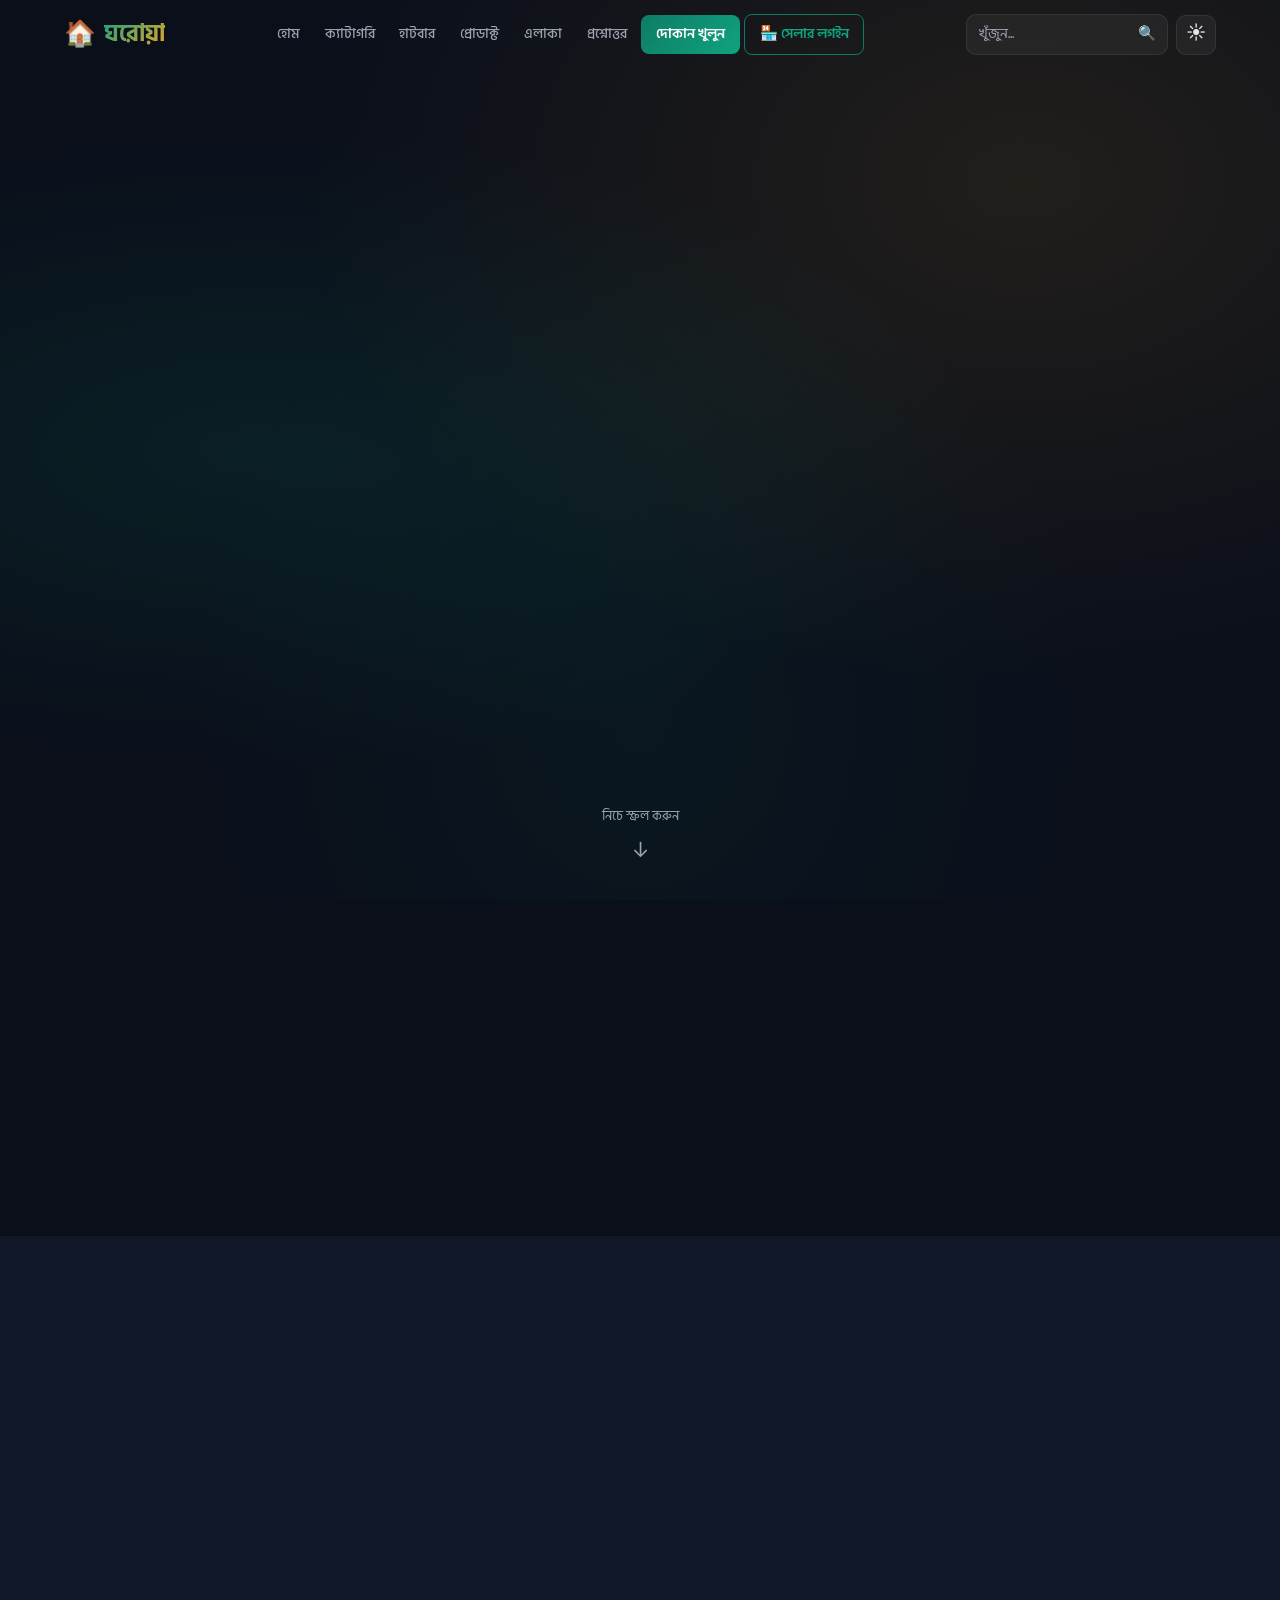
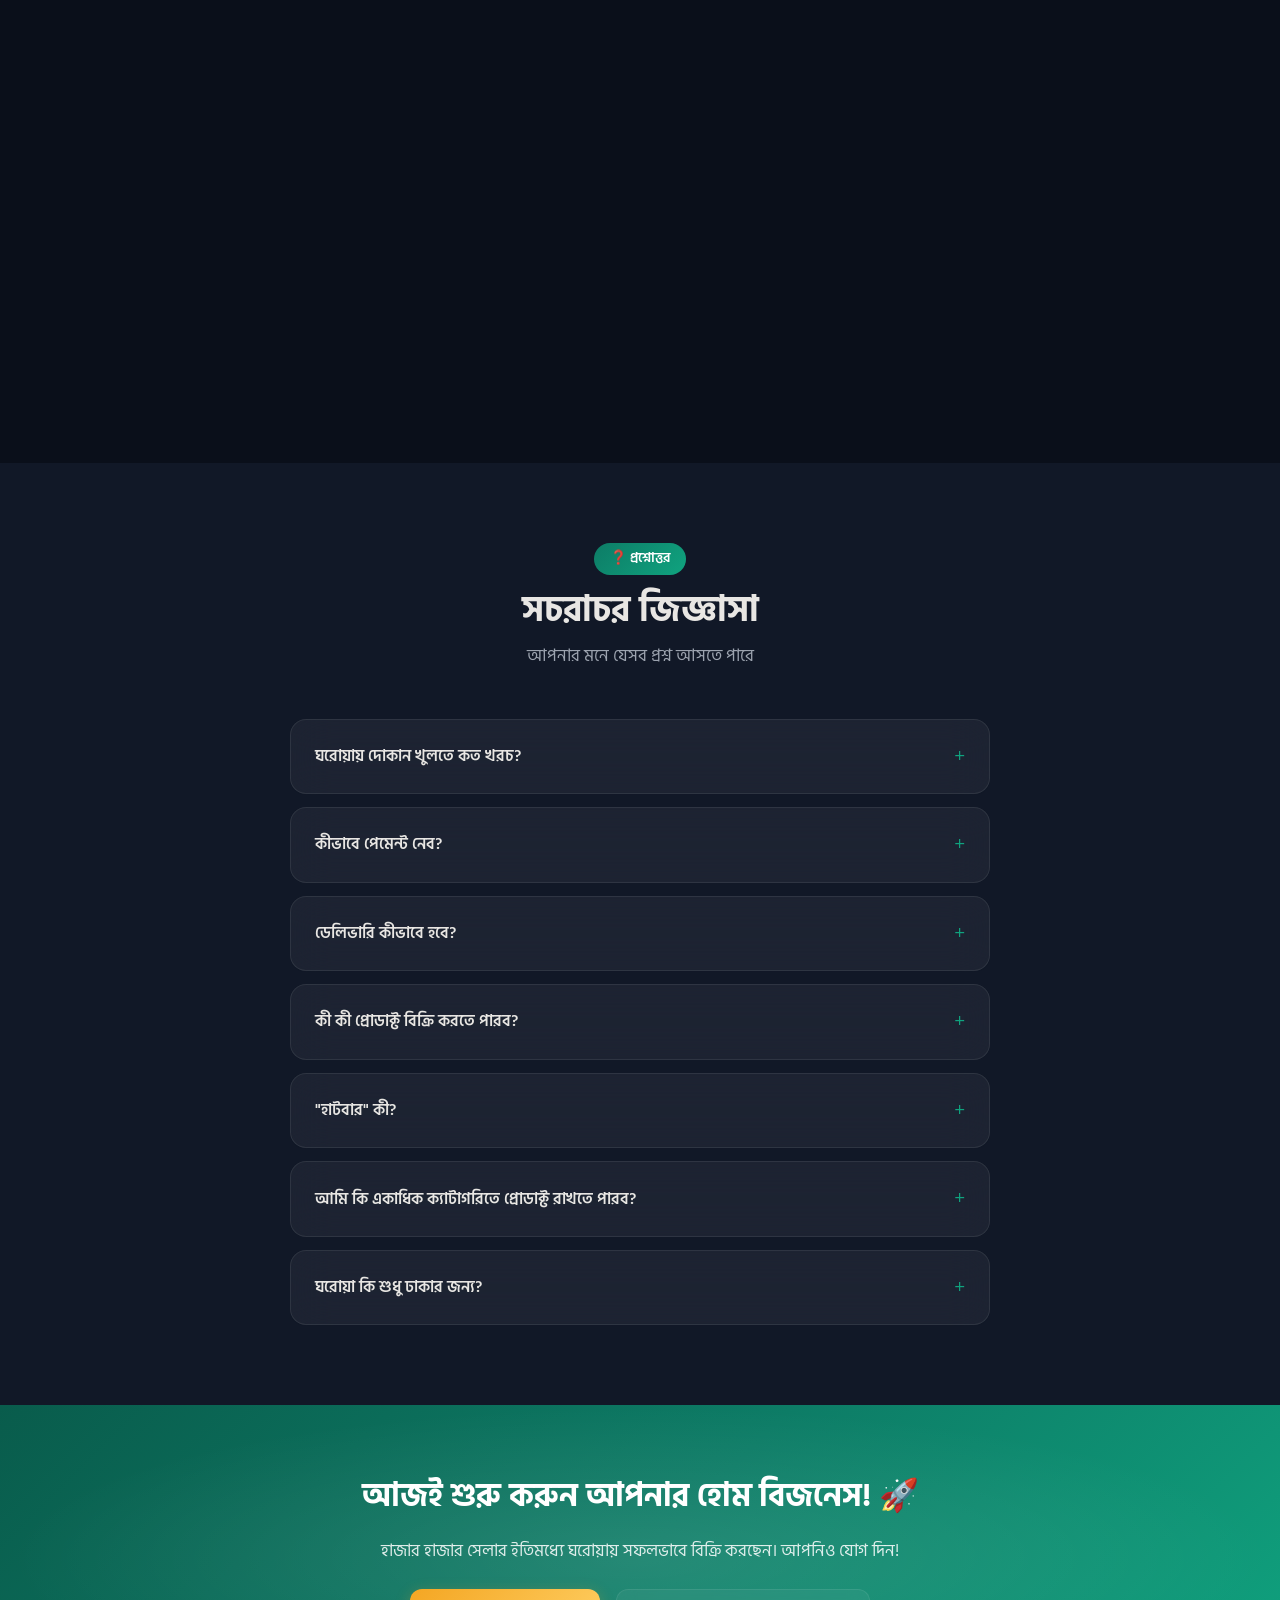
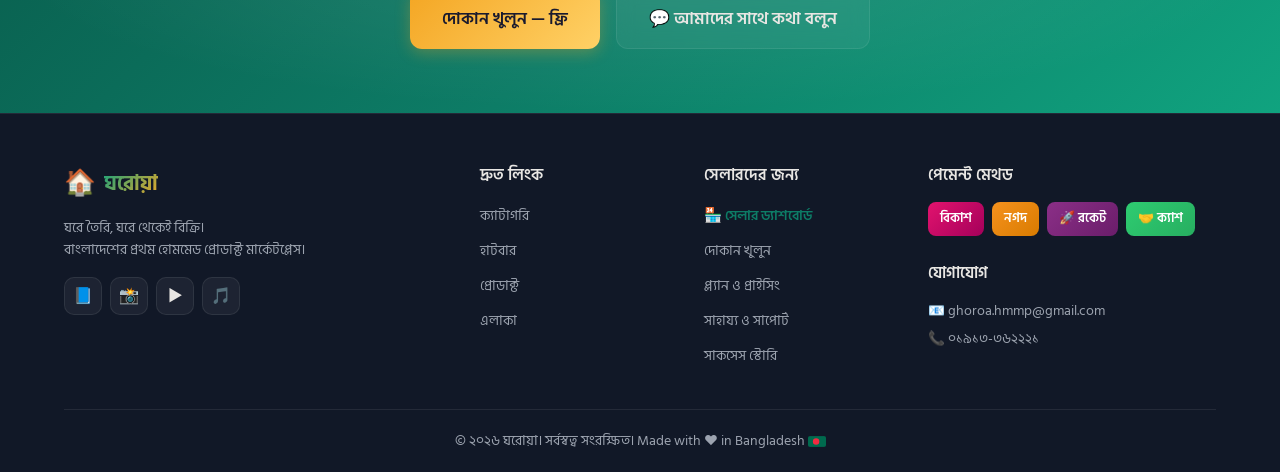
==== commit 3503bb25: "Fix navbar layout: prevent multi-line wrap and remove all hardcoded dummy data" ====
--- a/index.html
+++ b/index.html
@@ -82,9 +82,9 @@
         "@type": "BreadcrumbList",
         "itemListElement": [
           { "@type": "ListItem", "position": 1, "name": "হোম", "item": "https://ghoroa.shop/" },
-          { "@type": "ListItem", "position": 2, "name": "পণ্য সমূহ", "item": "https://ghoroa.shop/#products" },
-          { "@type": "ListItem", "position": 3, "name": "হাটবার", "item": "https://ghoroa.shop/#haat" },
-          { "@type": "ListItem", "position": 4, "name": "দোকান খুলুন", "item": "https://ghoroa.shop/#open-shop" }
+          { "@type": "ListItem", "position": 2, "name": "দোকান সমূহ", "item": "https://ghoroa.shop/shop.html" },
+          { "@type": "ListItem", "position": 3, "name": "সেলার প্যানেল", "item": "https://ghoroa.shop/seller.html" }
+
         ]
       }
     ]
@@ -241,7 +241,7 @@
         <li><a href="#haat">হাটবার</a></li>
         <li><a href="#products">প্রোডাক্ট</a></li>
         <li><a href="#areas">এলাকা</a></li>
-        <li><a href="#faq">❓ প্রশ্নোত্তর</a></li>
+        <li><a href="#faq">প্রশ্নোত্তর</a></li>
         <li><a href="#open-shop" class="nav-cta">দোকান খুলুন</a></li>
         <li><a href="seller.html" class="nav-seller-btn">🏪 সেলার লগইন</a></li>
       </ul>
--- a/css/style.css
+++ b/css/style.css
@@ -240,31 +240,48 @@
 .nav-links {
   display: flex;
   align-items: center;
-  gap: 0.2rem;
+  gap: 0.25rem;
+  flex-wrap: nowrap;
+  white-space: nowrap;
+}
+.nav-links li {
+  white-space: nowrap;
+  flex-shrink: 0;
 }
 .nav-links li a {
-  padding: 0.5rem 1rem;
-  border-radius: 10px;
+  padding: 0.45rem 0.65rem;
+  border-radius: 8px;
   font-weight: 500;
-  font-size: 0.95rem;
+  font-size: 0.9rem;
   color: var(--text-muted);
   transition: all 0.3s ease;
+  white-space: nowrap;
+  display: inline-flex;
+  align-items: center;
+  gap: 0.25rem;
 }
 .nav-links li a:hover { color: var(--text); background: var(--glass-bg); }
 .nav-links li .nav-cta {
   background: linear-gradient(135deg, var(--primary), var(--primary-light));
   color: #fff !important;
-  padding: 0.5rem 1.2rem;
+  padding: 0.45rem 0.95rem;
+  font-weight: 600;
+  white-space: nowrap;
+  border-radius: 8px;
 }
 .nav-links li .nav-cta:hover { box-shadow: 0 4px 15px rgba(13,124,102,0.3); }
 
 .nav-links li .nav-seller-btn {
   border: 1px solid var(--primary);
   color: var(--primary-light) !important;
-  padding: 0.5rem 1.2rem;
-  border-radius: 10px;
+  padding: 0.45rem 0.9rem;
+  border-radius: 8px;
   font-weight: 600;
+  white-space: nowrap;
   transition: all 0.3s ease;
+  display: inline-flex;
+  align-items: center;
+  gap: 0.3rem;
 }
 .nav-links li .nav-seller-btn:hover {
   background: var(--primary);
@@ -1821,6 +1838,12 @@
 
 /* ==================== 20. RESPONSIVE ==================== */
 
+@media (max-width: 1180px) {
+  .nav-links { display: none; }
+  .mobile-menu-btn { display: flex; }
+  .mobile-menu { display: block; }
+}
+
 @media (max-width: 1024px) {
   .hero-container { grid-template-columns: 1fr; text-align: center; }
   .hero-title { font-size: 2.8rem; }
@@ -1839,9 +1862,6 @@
 }
 
 @media (max-width: 768px) {
-  .nav-links { display: none; }
-  .mobile-menu-btn { display: flex; }
-  .mobile-menu { display: block; }
   .search-bar input { width: 120px; }
 
   .hero-title { font-size: 2.2rem; }
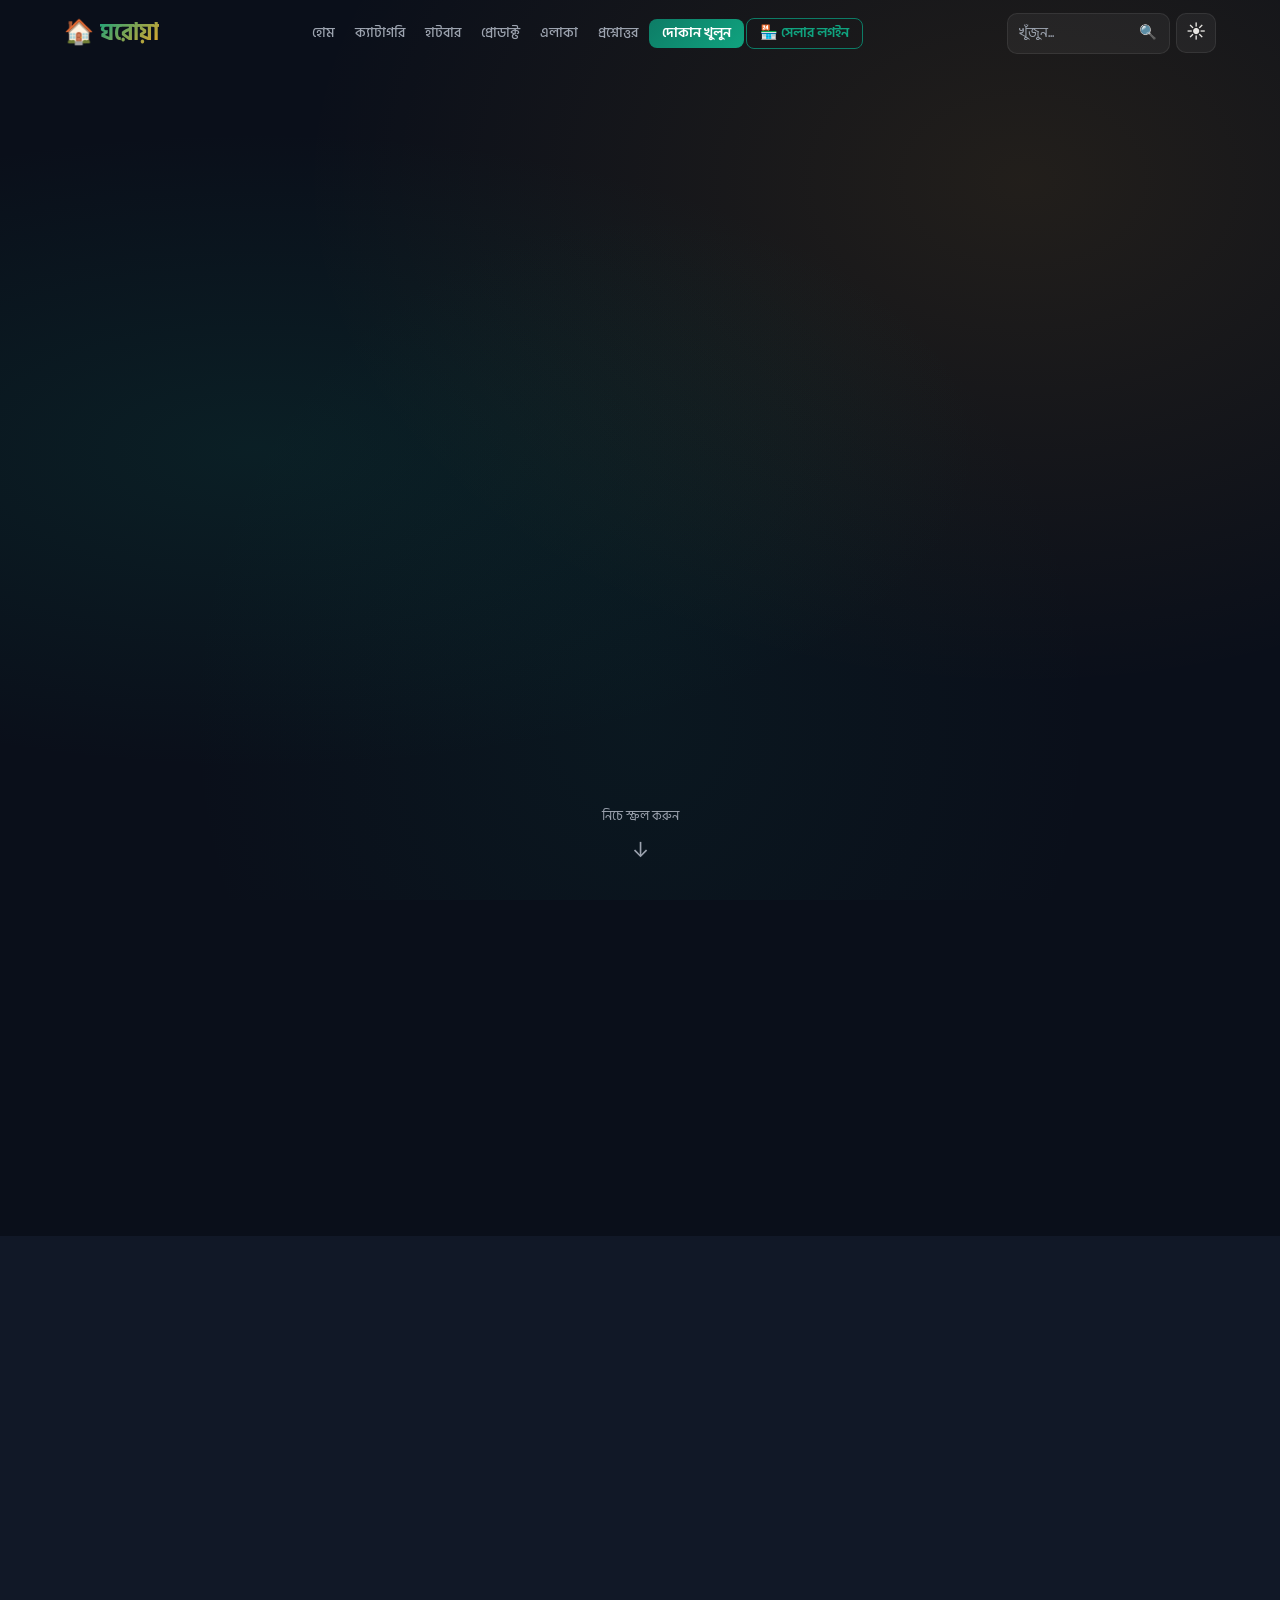
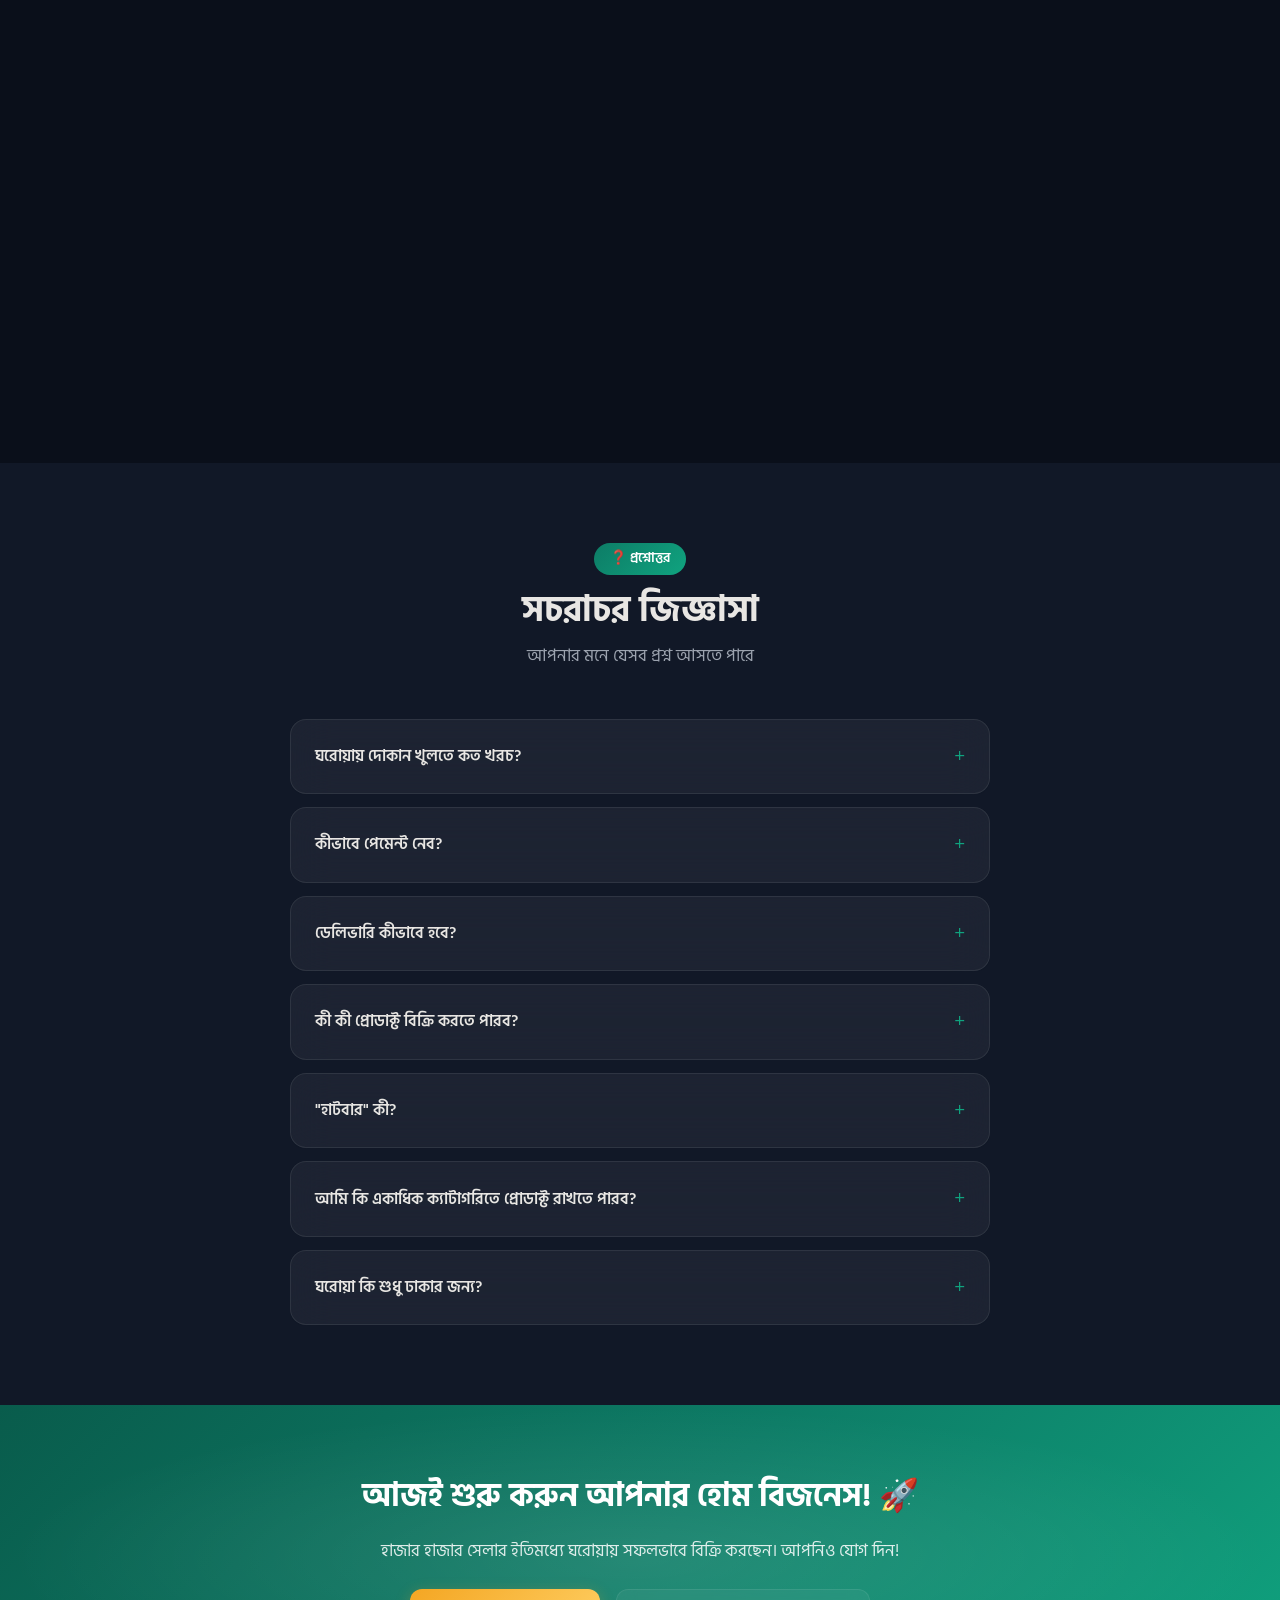
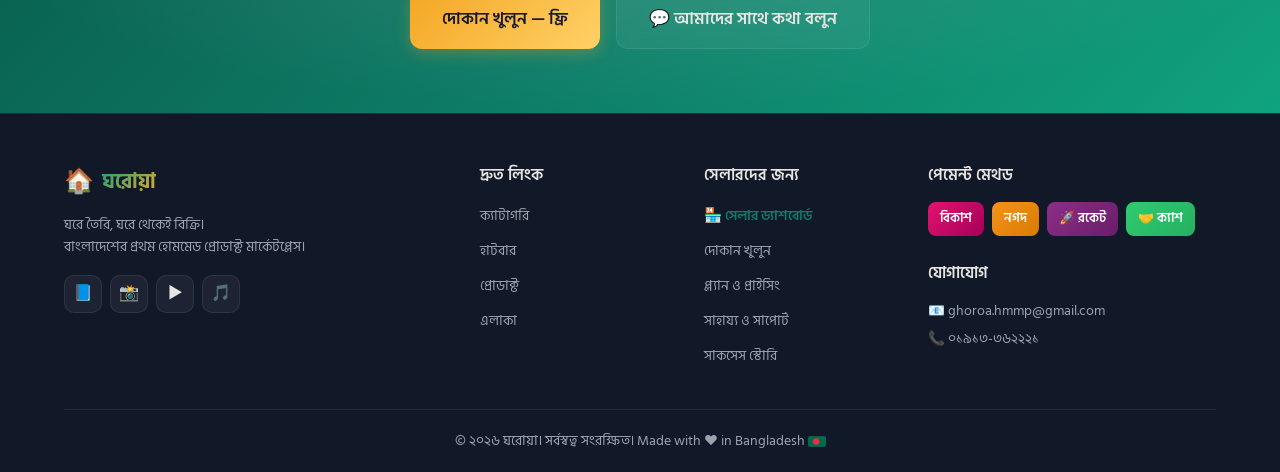
==== commit 3f2e443e: "Bust cache with v=20260929_2, enforce strict single-line navbar and 1250px mobile breakpoint" ====
--- a/index.html
+++ b/index.html
@@ -90,7 +90,7 @@
     ]
   }
   </script>
-  <link rel="stylesheet" href="css/style.css">
+  <link rel="stylesheet" href="css/style.css?v=20260929_2">
 
 
   <!-- Structured Data: FAQPage -->
@@ -997,6 +997,6 @@
   <script src="https://www.gstatic.com/firebasejs/10.14.1/firebase-app-compat.js"></script>
   <script src="https://www.gstatic.com/firebasejs/10.14.1/firebase-firestore-compat.js"></script>
   <script src="js/firebase-config.js"></script>
-  <script src="js/app.js"></script>
+  <script src="js/app.js?v=20260929_2"></script>
 </body>
 </html>
--- a/css/style.css
+++ b/css/style.css
@@ -222,66 +222,71 @@
   display: flex;
   align-items: center;
   justify-content: space-between;
-  gap: 1rem;
+  gap: 0.5rem;
 }
 
 .nav-logo {
   display: flex;
   align-items: center;
-  gap: 0.5rem;
-  font-size: 1.5rem;
+  gap: 0.4rem;
+  font-size: 1.45rem;
   font-weight: 700;
   color: var(--text);
   z-index: 10;
-}
-.logo-icon { font-size: 1.6rem; }
+  flex-shrink: 0;
+  white-space: nowrap;
+}
+.logo-icon { font-size: 1.5rem; }
 .logo-text { background: linear-gradient(135deg, var(--primary-light), var(--accent)); -webkit-background-clip: text; -webkit-text-fill-color: transparent; background-clip: text; }
 
 .nav-links {
   display: flex;
   align-items: center;
-  gap: 0.25rem;
-  flex-wrap: nowrap;
-  white-space: nowrap;
+  gap: 0.15rem;
+  flex-wrap: nowrap !important;
+  white-space: nowrap !important;
 }
 .nav-links li {
-  white-space: nowrap;
+  white-space: nowrap !important;
   flex-shrink: 0;
 }
 .nav-links li a {
-  padding: 0.45rem 0.65rem;
+  padding: 0.35rem 0.55rem;
   border-radius: 8px;
   font-weight: 500;
-  font-size: 0.9rem;
-  color: var(--text-muted);
-  transition: all 0.3s ease;
-  white-space: nowrap;
+  font-size: 0.88rem;
+  color: var(--text-muted);
+  transition: all 0.25s ease;
+  white-space: nowrap !important;
   display: inline-flex;
   align-items: center;
-  gap: 0.25rem;
+  gap: 0.2rem;
+  line-height: 1.2;
 }
 .nav-links li a:hover { color: var(--text); background: var(--glass-bg); }
 .nav-links li .nav-cta {
   background: linear-gradient(135deg, var(--primary), var(--primary-light));
   color: #fff !important;
-  padding: 0.45rem 0.95rem;
+  padding: 0.38rem 0.8rem;
   font-weight: 600;
-  white-space: nowrap;
+  white-space: nowrap !important;
   border-radius: 8px;
+  display: inline-flex;
+  align-items: center;
 }
 .nav-links li .nav-cta:hover { box-shadow: 0 4px 15px rgba(13,124,102,0.3); }
 
 .nav-links li .nav-seller-btn {
   border: 1px solid var(--primary);
   color: var(--primary-light) !important;
-  padding: 0.45rem 0.9rem;
+  padding: 0.38rem 0.8rem;
   border-radius: 8px;
   font-weight: 600;
-  white-space: nowrap;
-  transition: all 0.3s ease;
+  white-space: nowrap !important;
+  transition: all 0.25s ease;
   display: inline-flex;
   align-items: center;
-  gap: 0.3rem;
+  gap: 0.25rem;
 }
 .nav-links li .nav-seller-btn:hover {
   background: var(--primary);
@@ -307,8 +312,9 @@
 .nav-actions {
   display: flex;
   align-items: center;
-  gap: 0.5rem;
+  gap: 0.4rem;
   z-index: 10;
+  flex-shrink: 0;
 }
 
 .search-bar {
@@ -321,11 +327,15 @@
   transition: all 0.3s;
 }
 .search-bar input {
-  width: 160px;
-  padding: 0.45rem 0.8rem;
+  width: 120px;
+  padding: 0.4rem 0.65rem;
   color: var(--text);
   background: transparent;
-  font-size: 0.9rem;
+  font-size: 0.85rem;
+  transition: width 0.3s ease;
+}
+.search-bar:focus-within input {
+  width: 160px;
 }
 .search-bar input::placeholder { color: var(--text-muted); }
 .search-btn {
@@ -1838,9 +1848,9 @@
 
 /* ==================== 20. RESPONSIVE ==================== */
 
-@media (max-width: 1180px) {
-  .nav-links { display: none; }
-  .mobile-menu-btn { display: flex; }
+@media (max-width: 1250px) {
+  .nav-links { display: none !important; }
+  .mobile-menu-btn { display: flex !important; }
   .mobile-menu { display: block; }
 }
 
